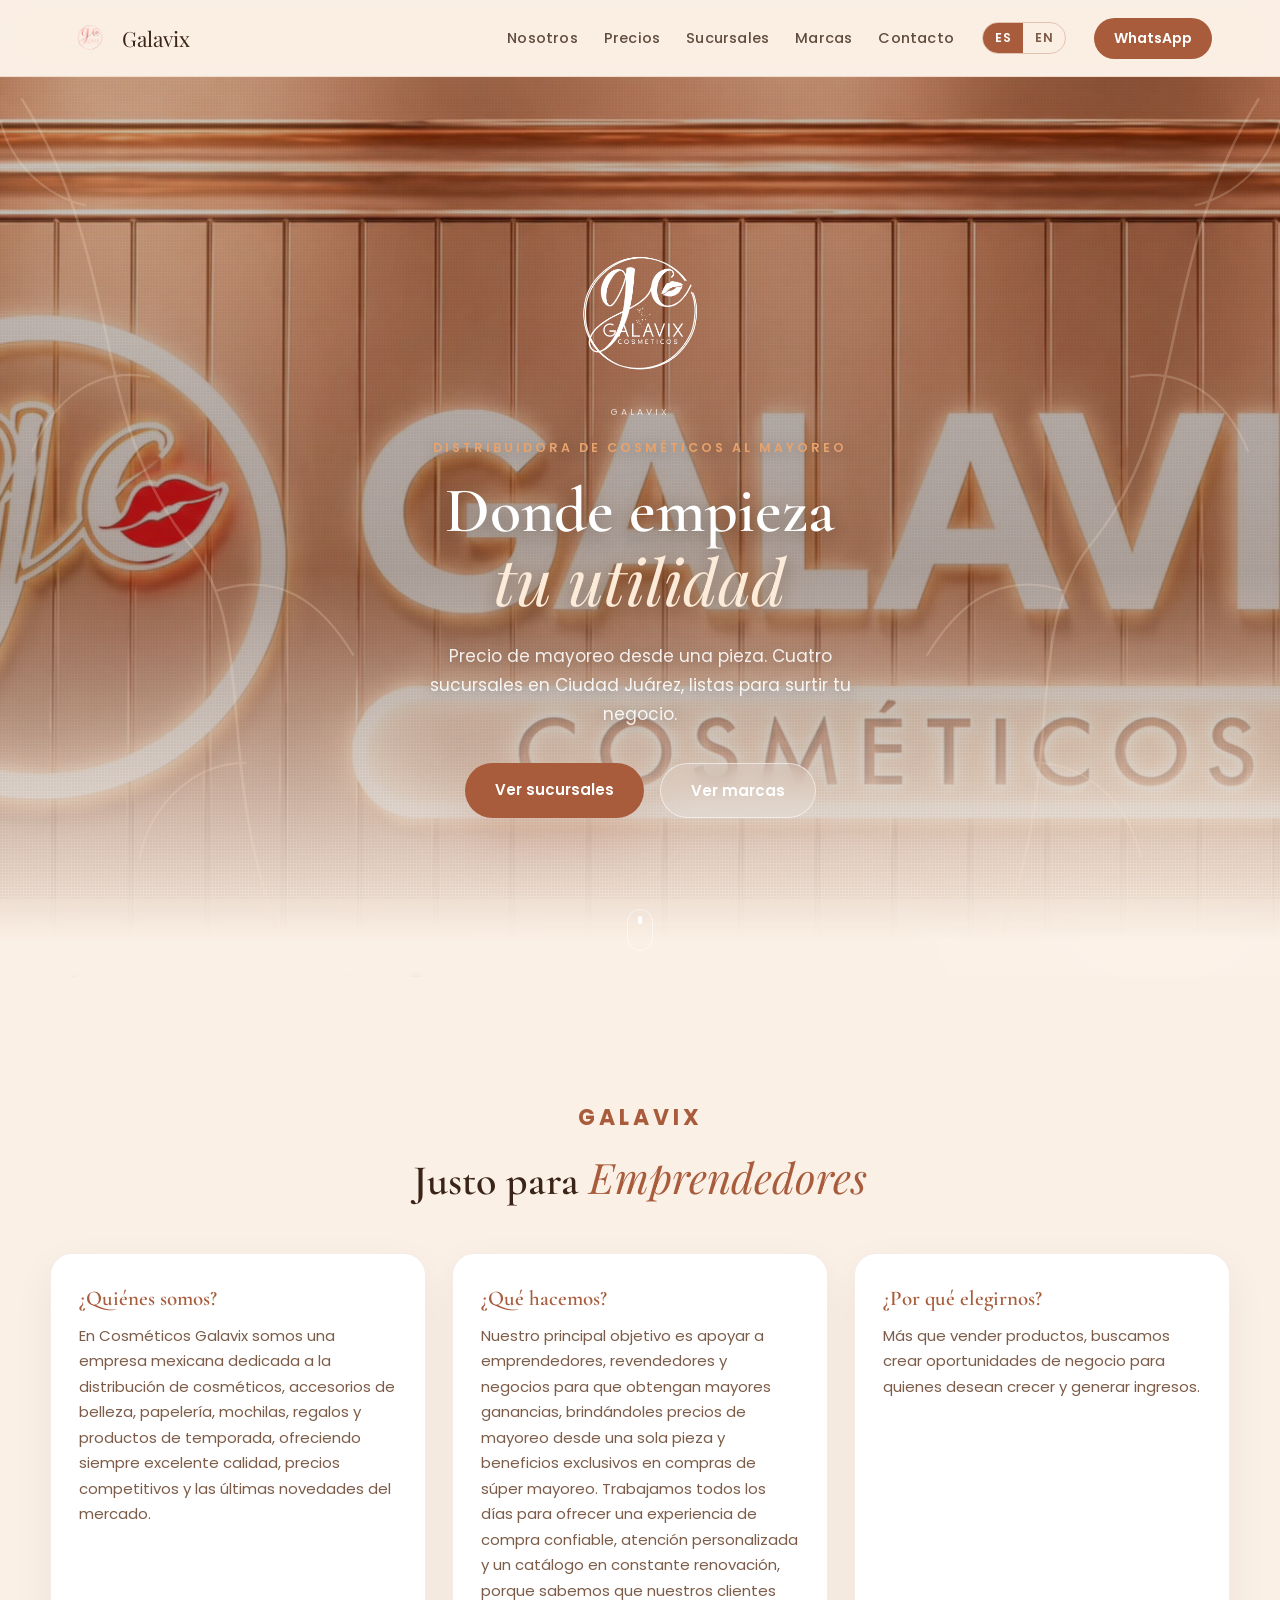
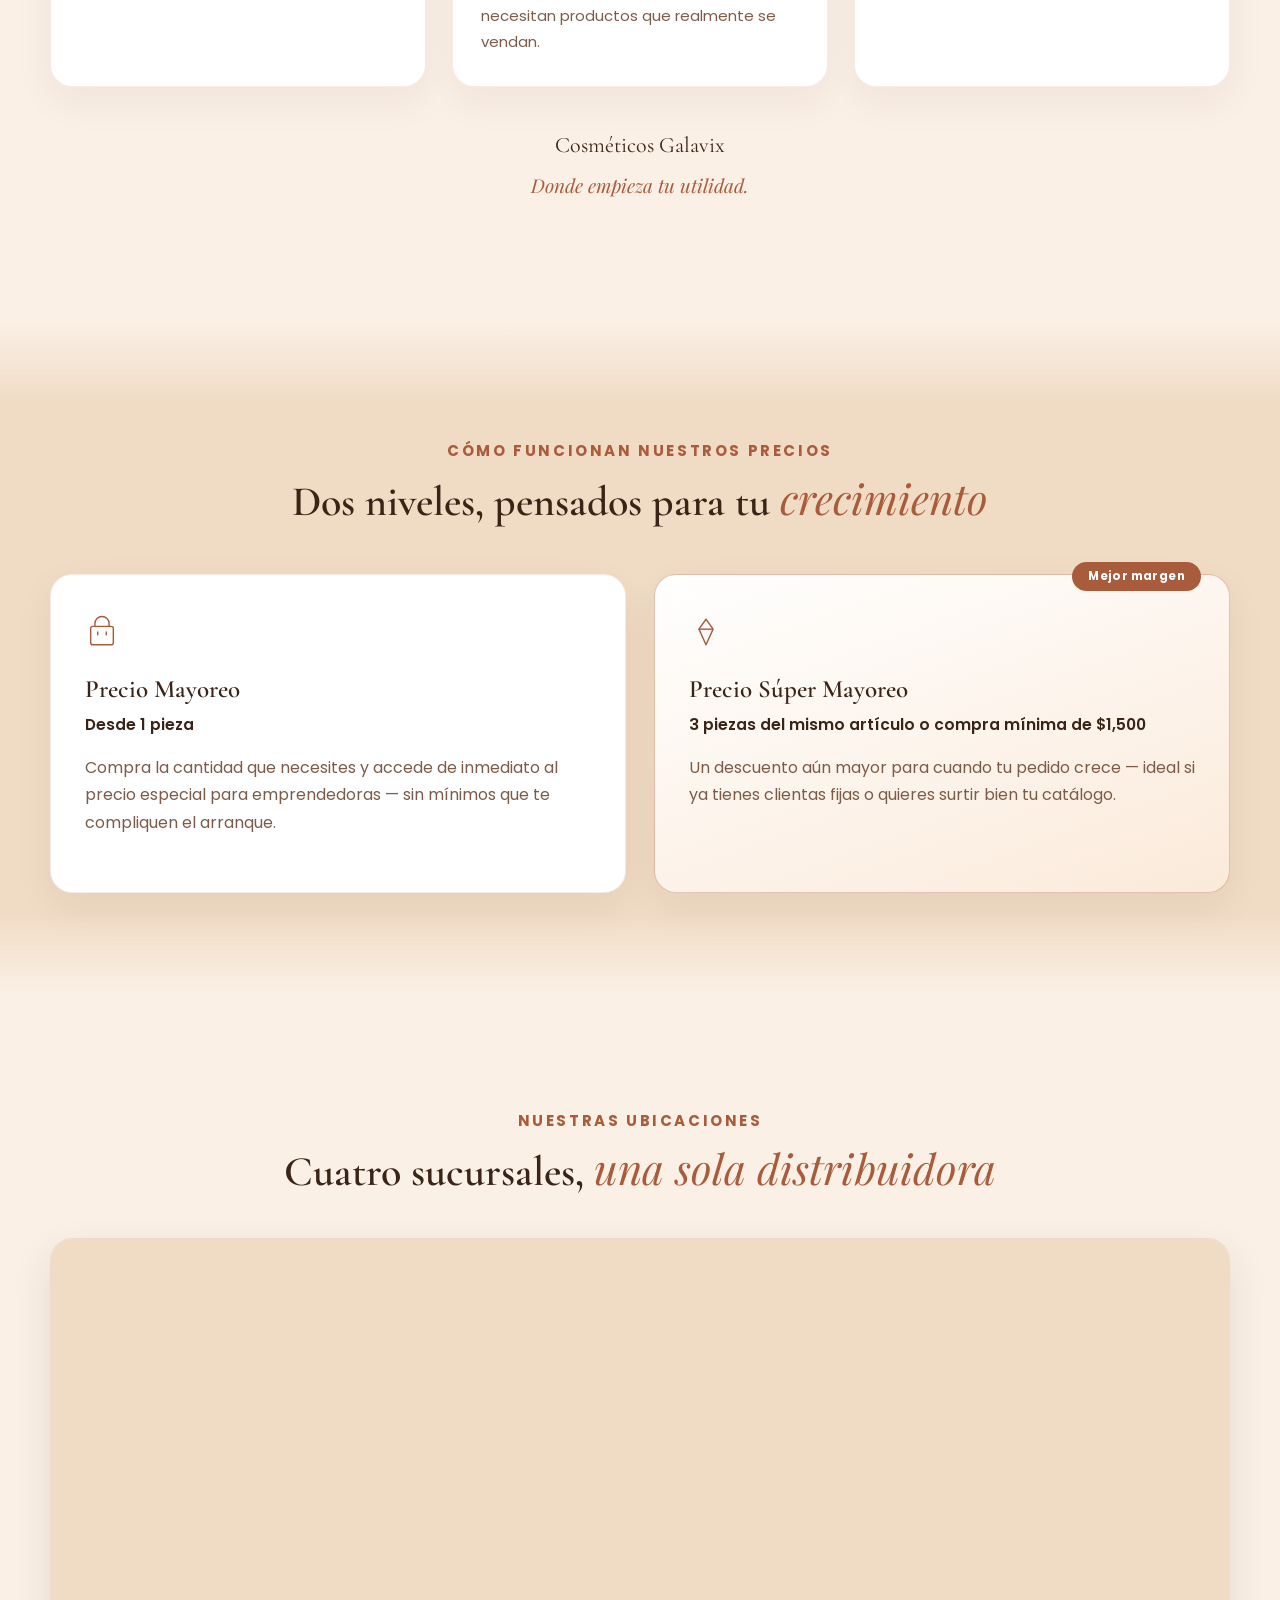
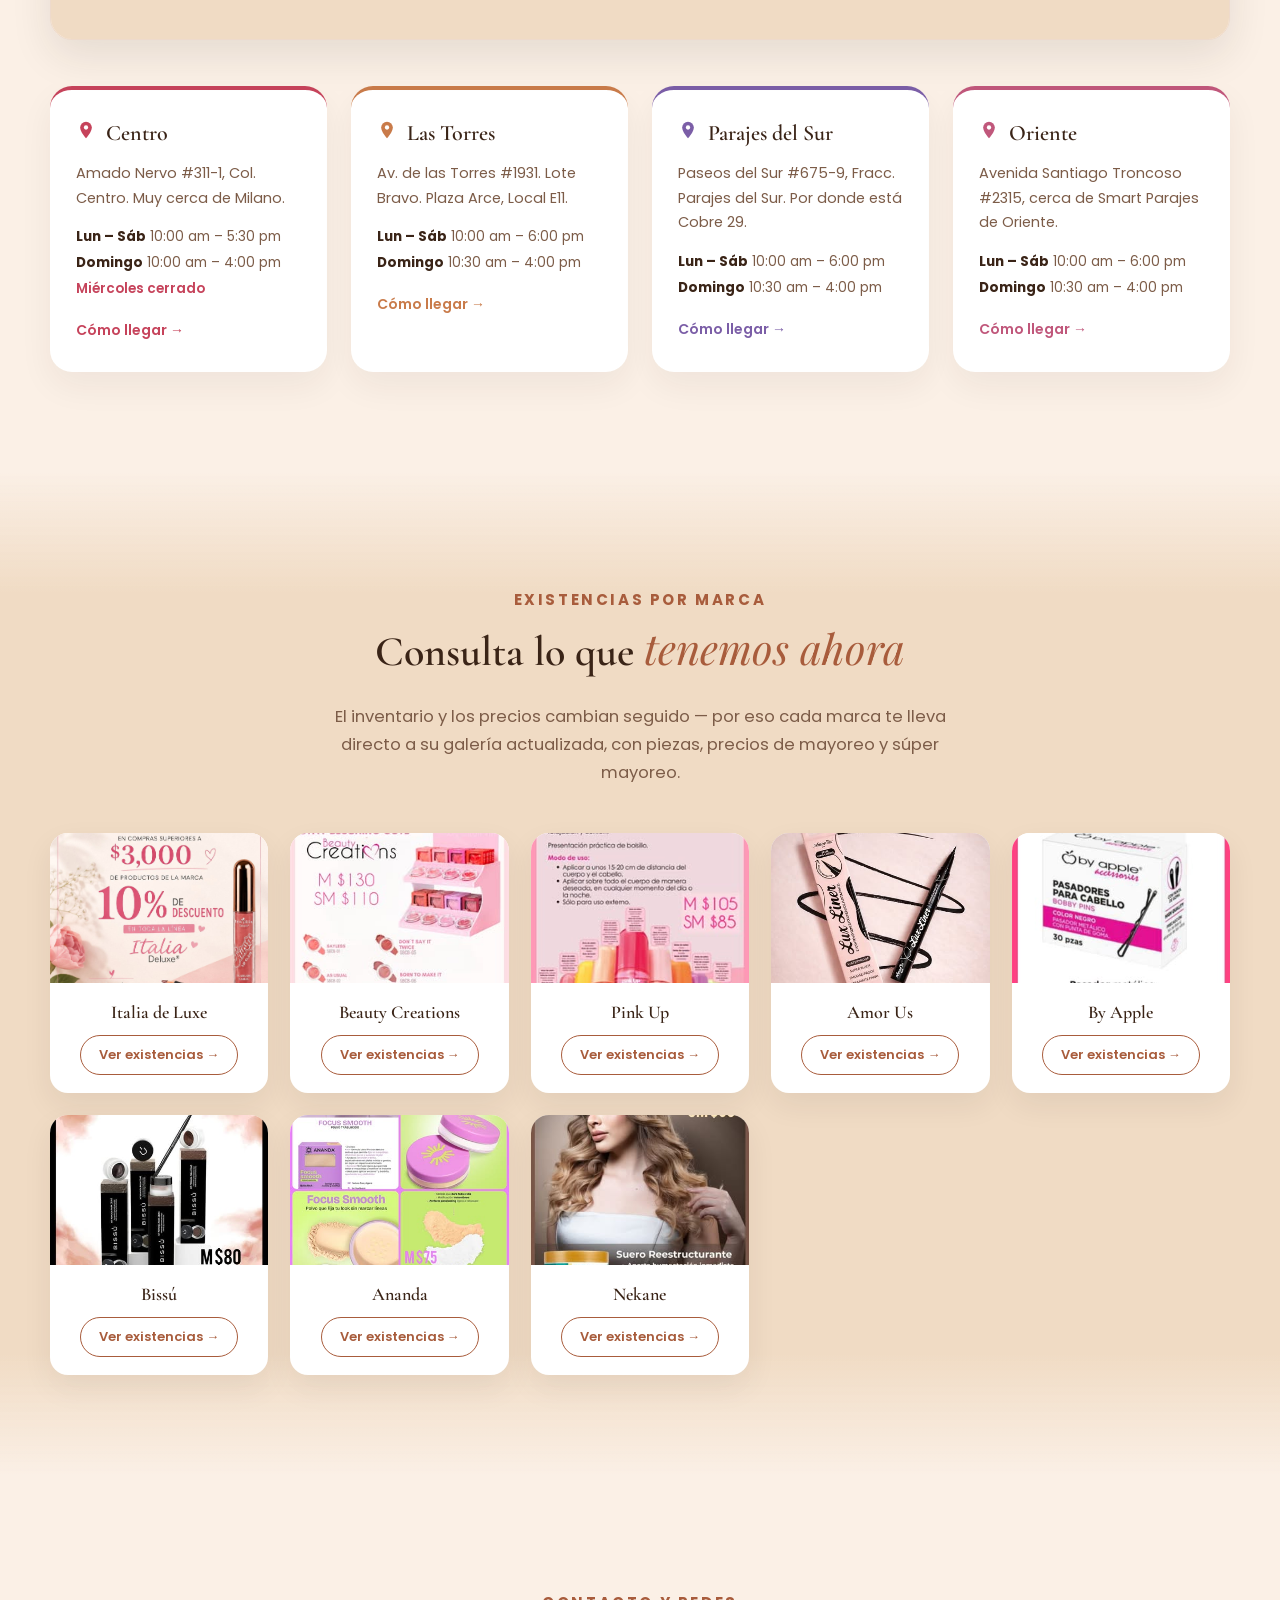
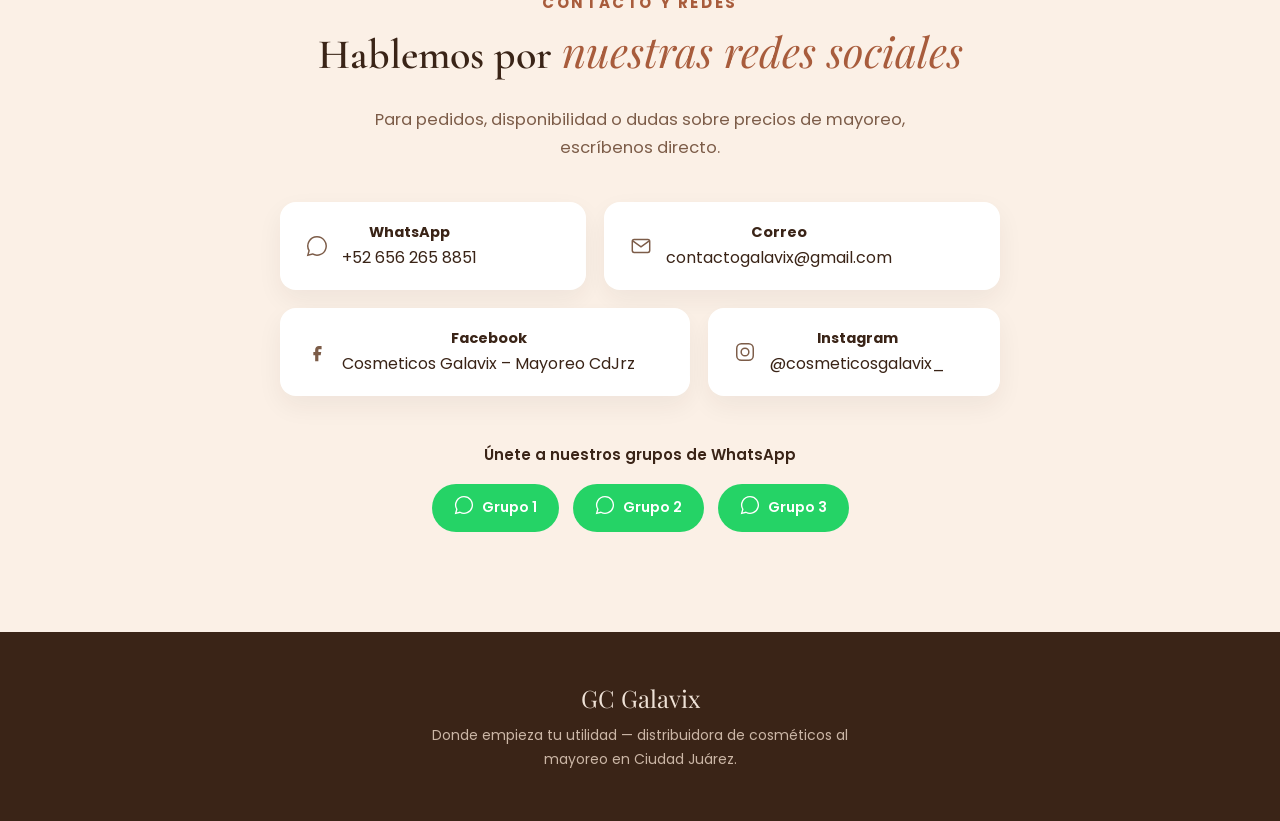
==== index.html @ 48377644 "blanco" ====
<!DOCTYPE html>
<html lang="es">
<head>
<meta charset="UTF-8">
<meta name="viewport" content="width=device-width, initial-scale=1.0">
<title>Galavix — Distribuidora de Cosméticos al Mayoreo | Cd. Juárez</title>
<meta name="description" content="Galavix Distribuidora — cosméticos al mayoreo en Ciudad Juárez. 4 sucursales, precios especiales para emprendedoras.">
<link rel="preconnect" href="https://fonts.googleapis.com">
<link rel="preconnect" href="https://fonts.gstatic.com" crossorigin>
<link href="https://fonts.googleapis.com/css2?family=Cormorant+Garamond:ital,wght@0,500;0,600;1,500&family=Playfair+Display:ital@1&family=Poppins:wght@300;400;500;600;700&display=swap" rel="stylesheet">
<link rel="stylesheet" href="styles.css">
<link rel="stylesheet" href="https://unpkg.com/leaflet@1.9.4/dist/leaflet.css">
</head>
<body>

<div class="grain"></div>

<header class="nav" id="top">
  <div class="nav-inner">
    <a class="nav-logo" href="#top">
      <img class="nav-logo-mark" src="Circulo1.png" alt="Galavix">
      <span class="nav-logo-text">Galavix</span>
    </a>
    <nav class="nav-links">
      <a href="#nosotros" data-i18n="nav_nosotros">Nosotros</a>
      <a href="#precios" data-i18n="nav_precios">Precios</a>
      <a href="#sucursales" data-i18n="nav_sucursales">Sucursales</a>
      <a href="#marcas" data-i18n="nav_marcas">Marcas</a>
      <a href="#contacto" data-i18n="nav_contacto">Contacto</a>
    </nav>
    <div class="lang-switch">
      <button class="lang-btn" data-lang="es">ES</button>
      <button class="lang-btn" data-lang="en">EN</button>
    </div>
    <a class="nav-cta" href="https://wa.me/526562658851" target="_blank" rel="noopener" data-i18n="nav_whatsapp">WhatsApp</a>
    <button class="nav-burger" id="navBurger" aria-label="Abrir menú" aria-expanded="false">
      <span></span><span></span><span></span>
    </button>
  </div>
  <nav class="nav-mobile" id="navMobile">
    <a href="#nosotros" data-i18n="nav_nosotros">Nosotros</a>
    <a href="#precios" data-i18n="nav_precios">Precios</a>
    <a href="#sucursales" data-i18n="nav_sucursales">Sucursales</a>
    <a href="#marcas" data-i18n="nav_marcas">Marcas</a>
    <a href="#contacto" data-i18n="nav_contacto">Contacto</a>
    <div class="lang-switch lang-switch--mobile">
      <button class="lang-btn" data-lang="es">ES</button>
      <button class="lang-btn" data-lang="en">EN</button>
    </div>
    <a class="nav-mobile-cta" href="https://wa.me/526562658851" target="_blank" rel="noopener">WhatsApp</a>
  </nav>
</header>

<section class="hero">
  <img class="hero-bg-img" src="fondo.jpg" alt="" aria-hidden="true">
  <div class="hero-overlay" aria-hidden="true"></div>
  <canvas class="hero-particles" id="heroParticles" aria-hidden="true"></canvas>
  <div class="hero-glow hero-glow--1"></div>
  <div class="hero-glow hero-glow--2"></div>
  <svg class="hero-branch hero-branch--left" viewBox="0 0 220 420" aria-hidden="true">
    <path d="M10 10 C 60 90, 40 160, 90 220 C 120 260, 100 320, 130 400" fill="none" stroke="currentColor" stroke-width="1.2"/>
    <path d="M40 60 C 20 55, 5 40, 0 20" fill="none" stroke="currentColor" stroke-width="1"/>
    <path d="M70 140 C 45 135, 25 150, 15 175" fill="none" stroke="currentColor" stroke-width="1"/>
    <path d="M100 240 C 130 230, 150 245, 165 270" fill="none" stroke="currentColor" stroke-width="1"/>
    <path d="M115 320 C 90 320, 70 340, 65 365" fill="none" stroke="currentColor" stroke-width="1"/>
  </svg>
  <svg class="hero-branch hero-branch--right" viewBox="0 0 220 420" aria-hidden="true">
    <path d="M210 10 C 160 90, 180 160, 130 220 C 100 260, 120 320, 90 400" fill="none" stroke="currentColor" stroke-width="1.2"/>
    <path d="M180 60 C 200 55, 215 40, 220 20" fill="none" stroke="currentColor" stroke-width="1"/>
    <path d="M150 140 C 175 135, 195 150, 205 175" fill="none" stroke="currentColor" stroke-width="1"/>
    <path d="M120 240 C 90 230, 70 245, 55 270" fill="none" stroke="currentColor" stroke-width="1"/>
    <path d="M105 320 C 130 320, 150 340, 155 365" fill="none" stroke="currentColor" stroke-width="1"/>
  </svg>

  <div class="hero-content">
    <div class="hero-monogram" aria-hidden="true">
      <img class="hero-monogram-img" src="Circulo1-blanco.png" alt="Galavix">
      <span class="hero-monogram-word">GALAVIX</span>
    </div>
    <p class="hero-eyebrow" data-i18n="hero_eyebrow">Distribuidora de cosméticos al mayoreo</p>
    <h1 class="hero-title"><span data-i18n="hero_title_1">Donde empieza</span><br><em data-i18n="hero_title_2">tu utilidad</em></h1>
    <p class="hero-sub" data-i18n="hero_sub">Precio de mayoreo desde una pieza.</p>
    <div class="hero-actions">
      <a href="#sucursales" class="btn btn-primary" data-i18n="hero_btn_sucursales">Ver sucursales</a>
      <a href="#marcas" class="btn btn-ghost" data-i18n="hero_btn_marcas">Ver marcas</a>
    </div>
  </div>
  <div class="hero-scroll-cue" aria-hidden="true"><span></span></div>
</section>

<section class="section reveal" id="nosotros">
  <div class="section-inner section-inner--narrow">
    <p class="eyebrow eyebrow--brand" data-i18n="nosotros_eyebrow">GALAVIX</p>
    <h2 class="section-title"><span data-i18n="nosotros_title_1">Justo para </span> <em data-i18n="nosotros_title_2">Emprendedores</em><span data-i18n="nosotros_title_3"></span></h2>
  </div>
  <div class="section-inner">
    <div class="about-grid">
      <article class="about-card reveal">
        <h3 data-i18n="nosotros_q1_title">¿Quiénes somos?</h3>
        <p data-i18n="nosotros_q1_text">—</p>
      </article>
      <article class="about-card reveal">
        <h3 data-i18n="nosotros_q2_title">¿Qué hacemos?</h3>
        <p data-i18n="nosotros_q2_text">—</p>
      </article>
      <article class="about-card reveal">
        <h3 data-i18n="nosotros_q3_title">¿Por qué elegirnos?</h3>
        <p data-i18n="nosotros_q3_text">—</p>
      </article>
    </div>
    <p class="about-tagline reveal"><span data-i18n="nosotros_tagline_1">Cosméticos Galavix</span><em data-i18n="nosotros_tagline_2">Donde empieza tu utilidad.</em></p>
  </div>
</section>

<section class="section section--tint" id="precios">
  <div class="section-inner">
    <p class="eyebrow reveal" data-i18n="precios_eyebrow">Cómo funcionan nuestros precios</p>
    <h2 class="section-title reveal"><span data-i18n="precios_title_1">Dos niveles, pensados para tu</span> <em data-i18n="precios_title_2">crecimiento</em></h2>

    <div class="price-grid">
      <article class="price-card reveal">
        <div class="price-card-icon" aria-hidden="true">
          <svg viewBox="0 0 48 48" width="34" height="34"><path d="M14 16 L14 12 A10 10 0 0 1 34 12 L34 16" fill="none" stroke="currentColor" stroke-width="2"/><rect x="8" y="16" width="32" height="26" rx="3" fill="none" stroke="currentColor" stroke-width="2"/><path d="M18 24 L18 28 M30 24 L30 28" stroke="currentColor" stroke-width="2" stroke-linecap="round"/></svg>
        </div>
        <h3 data-i18n="precio_mayoreo_title">Precio Mayoreo</h3>
        <p class="price-tag" data-i18n="precio_mayoreo_tag">Desde 1 pieza</p>
        <p data-i18n="precio_mayoreo_desc">—</p>
      </article>

      <article class="price-card price-card--highlight reveal">
        <span class="price-badge" data-i18n="precio_super_badge">Mejor margen</span>
        <div class="price-card-icon" aria-hidden="true">
          <svg viewBox="0 0 48 48" width="34" height="34"><path d="M24 6 L34 20 L24 42 L14 20 Z" fill="none" stroke="currentColor" stroke-width="2" stroke-linejoin="round"/><path d="M14 20 L34 20" stroke="currentColor" stroke-width="2"/></svg>
        </div>
        <h3 data-i18n="precio_super_title">Precio Súper Mayoreo</h3>
        <p class="price-tag"><span data-i18n="precio_super_tag_1">3 piezas del mismo artículo</span> <span data-i18n="precio_super_tag_or">o</span> <span data-i18n="precio_super_tag_2">compra mínima de $1,500</span></p>
        <p data-i18n="precio_super_desc">—</p>
      </article>
    </div>
  </div>
</section>

<section class="section" id="sucursales">
  <div class="section-inner">
    <p class="eyebrow reveal" data-i18n="sucursales_eyebrow">Nuestras ubicaciones</p>
    <h2 class="section-title reveal"><span data-i18n="sucursales_title_1">Cuatro sucursales,</span> <em data-i18n="sucursales_title_2">una sola distribuidora</em></h2>
    <div class="loc-map-wrap reveal">
      <div id="locMap"></div>
    </div>
    <div class="loc-grid" id="locGrid">
      <p class="loading-hint">Cargando sucursales…</p>
    </div>
  </div>
</section>

<section class="section section--tint" id="marcas">
  <div class="section-inner">
    <p class="eyebrow reveal" data-i18n="marcas_eyebrow">Existencias por marca</p>
    <h2 class="section-title reveal"><span data-i18n="marcas_title_1">Consulta lo que</span> <em data-i18n="marcas_title_2">tenemos ahora</em></h2>
    <p class="lead lead--center reveal" data-i18n="marcas_lead">—</p>
    <div class="brand-grid" id="brandGrid">
      <p class="loading-hint">Cargando marcas…</p>
    </div>
  </div>
</section>

<section class="section" id="contacto">
  <div class="section-inner section-inner--narrow contact-block">
    <p class="eyebrow reveal" data-i18n="contacto_eyebrow">Contacto y redes</p>
    <h2 class="section-title reveal"><span data-i18n="contacto_title_1">Hablemos por</span> <em data-i18n="contacto_title_2">nuestras redes sociales</em></h2>
    <p class="lead reveal" data-i18n="contacto_lead">—</p>

    <div class="contact-grid">
      <a class="contact-item reveal" href="https://wa.me/526562658851" target="_blank" rel="noopener">
        <span class="contact-icon" aria-hidden="true">
          <svg viewBox="0 0 24 24" width="22" height="22"><path d="M12 2a10 10 0 0 0-8.6 15.1L2 22l5.1-1.3A10 10 0 1 0 12 2z" fill="none" stroke="currentColor" stroke-width="1.6"/></svg>
        </span>
        <center><span><strong>WhatsApp</strong>+52 656 265 8851</span></center>
      </a>
      <a class="contact-item reveal" href="mailto:contactogalavix@gmail.com">
        <span class="contact-icon" aria-hidden="true">
          <svg viewBox="0 0 24 24" width="22" height="22"><rect x="2.5" y="5" width="19" height="14" rx="2" fill="none" stroke="currentColor" stroke-width="1.6"/><path d="M3 6.5 12 13 21 6.5" fill="none" stroke="currentColor" stroke-width="1.6"/></svg>
        </span>
        <center><span><strong>Correo</strong>contactogalavix@gmail.com</span></center>
      </a>
      <a class="contact-item reveal" href="https://www.facebook.com/Cosmeticosgalavix/" target="_blank" rel="noopener">
        <span class="contact-icon" aria-hidden="true">
          <svg viewBox="0 0 24 24" width="22" height="22"><path d="M14 9h3V5.5h-3c-2.2 0-4 1.8-4 4V12H8v3.5h2V22h3.5v-6.5H16l.6-3.5h-3.1V9.6c0-.4.3-.6.5-.6z" fill="currentColor"/></svg>
        </span>
        <center><span><strong>Facebook</strong>Cosmeticos Galavix – Mayoreo CdJrz</span></center>
      </a>
      <a class="contact-item reveal" href="https://www.instagram.com/cosmeticosgalavix_/" target="_blank" rel="noopener">
        <span class="contact-icon" aria-hidden="true">
          <svg viewBox="0 0 24 24" width="22" height="22"><rect x="3" y="3" width="18" height="18" rx="5" fill="none" stroke="currentColor" stroke-width="1.6"/><circle cx="12" cy="12" r="4.2" fill="none" stroke="currentColor" stroke-width="1.6"/></svg>
        </span>
        <center><span><strong>Instagram</strong>@cosmeticosgalavix_</span></center>
      </a>
    </div>

    <div class="whatsapp-groups">
      <p class="whatsapp-groups-title" data-i18n="whatsapp_groups_title">Únete a nuestros grupos de WhatsApp</p>
      <div class="whatsapp-groups-grid">
        <a class="wa-group" href="https://chat.whatsapp.com/DdMPRnKABtbEWAHCrWpvox?mode=gi_t" target="_blank" rel="noopener">
          <span class="wa-group-icon" aria-hidden="true">
            <svg viewBox="0 0 24 24" width="20" height="20"><path d="M12 2a10 10 0 0 0-8.6 15.1L2 22l5.1-1.3A10 10 0 1 0 12 2z" fill="none" stroke="currentColor" stroke-width="1.6"/></svg>
          </span>
          <span data-i18n="whatsapp_group_1">Grupo 1</span>
        </a>
        <a class="wa-group" href="https://chat.whatsapp.com/BendVaP6EH9JAJxN8SwMhN?mode=gi_t" target="_blank" rel="noopener">
          <span class="wa-group-icon" aria-hidden="true">
            <svg viewBox="0 0 24 24" width="20" height="20"><path d="M12 2a10 10 0 0 0-8.6 15.1L2 22l5.1-1.3A10 10 0 1 0 12 2z" fill="none" stroke="currentColor" stroke-width="1.6"/></svg>
          </span>
          <span data-i18n="whatsapp_group_2">Grupo 2</span>
        </a>
        <a class="wa-group" href="https://chat.whatsapp.com/E4x5OjciZgzIFcOdWjdrOX?mode=gi_t" target="_blank" rel="noopener">
          <span class="wa-group-icon" aria-hidden="true">
            <svg viewBox="0 0 24 24" width="20" height="20"><path d="M12 2a10 10 0 0 0-8.6 15.1L2 22l5.1-1.3A10 10 0 1 0 12 2z" fill="none" stroke="currentColor" stroke-width="1.6"/></svg>
          </span>
          <span data-i18n="whatsapp_group_3">Grupo 3</span>
        </a>
      </div>
    </div>
  </div>
</section>

<footer class="footer">
  <div class="footer-inner">
    <span class="footer-logo">GC Galavix</span>
    <p data-i18n="footer_text">Donde empieza tu utilidad.</p>
  </div>
</footer>

<a href="#top" class="to-top" id="toTop" aria-label="Volver arriba">↑</a>

<div class="gallery-modal" id="galleryModal">
  <div class="gallery-modal-inner">
    <div class="gallery-modal-head">
      <h3 id="galleryTitle">Marca</h3>
      <div class="gallery-modal-actions">
        <a id="galleryFbLink" class="gallery-fb-link" href="#" target="_blank" rel="noopener">Ver en Facebook</a>
        <button id="galleryClose" class="gallery-close" aria-label="Cerrar">✕</button>
      </div>
    </div>
    <div class="gallery-track" id="galleryTrack"></div>
  </div>
</div>

<!-- NUEVO: modal de zoom para agrandar la foto al picarle -->
<div class="zoom-modal" id="zoomModal">
  <button id="zoomPrev" class="zoom-nav zoom-nav--prev" aria-label="Foto anterior">‹</button>
  <img id="zoomImg" src="" alt="">
  <button id="zoomNext" class="zoom-nav zoom-nav--next" aria-label="Foto siguiente">›</button>
  <button id="zoomClose" class="zoom-close" aria-label="Cerrar">✕</button>
</div>

<script src="https://unpkg.com/leaflet@1.9.4/dist/leaflet.js"></script>
<script src="https://cdn.jsdelivr.net/npm/@supabase/supabase-js@2"></script>
<script src="config.js"></script>
<script src="i18n.js"></script>
<script src="script.js"></script>
</body>
</html>
---- styles.css ----
:root {
  /* Paleta tomada del letrero de neón "Galavix" (cobre / rosa-oro) */
  --blush: #FBF0E6;
  --blush-deep: #F0DBC4;
  --ink: #3A2417;
  --ink-soft: #7C5C48;
  --rose: #C17A52;
  --rose-deep: #A85C3C;
  --gold: #D9A86C;
  --copper-bright: #E8A26B;
  --lips: #E23B33;
  --white: #FFFFFF;
  --glass: rgba(255,255,255,0.55);
  --shadow: 0 20px 60px rgba(168,92,60,0.2);
  --radius: 22px;
  --serif: "Cormorant Garamond", serif;
  --script: "Playfair Display", serif;
  --sans: "Poppins", sans-serif;
}

* { box-sizing: border-box; }
html, body { margin: 0; padding: 0; }
body {
  background: var(--blush);
  color: var(--ink);
  font-family: var(--sans);
  overflow-x: hidden;
  position: relative;
}

.grain {
  position: fixed; inset: 0; pointer-events: none; z-index: 1;
  background-image: radial-gradient(circle at 1px 1px, rgba(43,35,32,0.035) 1px, transparent 0);
  background-size: 3px 3px;
  mix-blend-mode: multiply;
}

a { color: inherit; text-decoration: none; }
h1, h2, h3 { font-family: var(--serif); margin: 0; font-weight: 600; }
em { font-family: var(--script); font-style: italic; color: var(--rose-deep); font-weight: 400; }
p { line-height: 1.7; color: var(--ink-soft); }

/* ---------------- NAV ---------------- */
.nav {
  position: sticky; top: 0; z-index: 50;
  background: rgba(251,240,230,0.82);
  backdrop-filter: blur(14px) saturate(140%);
  border-bottom: 1px solid rgba(168,92,60,0.15);
}
.nav-inner {
  max-width: 1200px; margin: 0 auto; padding: 16px 28px;
  display: flex; align-items: center; gap: 28px;
}
.nav-logo { display: flex; align-items: center; gap: 10px; margin-right: auto; }
.nav-logo-mark {
  height: 44px; width: 44px;
  object-fit: contain;
  display: block;
  flex-shrink: 0;
}
.nav-logo-text { font-family: var(--script); font-size: 21px; line-height: 1; color: var(--ink); }
.nav-links { display: flex; gap: 26px; font-size: 14.5px; font-weight: 500; letter-spacing: .2px; }
.nav-links a { opacity: .8; transition: opacity .2s, color .2s; }
.nav-links a:hover { opacity: 1; color: var(--rose-deep); }

.lang-switch { display: flex; border: 1px solid rgba(168,92,60,0.3); border-radius: 100px; overflow: hidden; }
.lang-btn {
  border: none; background: transparent; font-family: var(--sans); font-size: 12.5px;
  font-weight: 600; letter-spacing: .5px; padding: 6px 12px; cursor: pointer; color: var(--ink-soft);
  transition: background .2s, color .2s;
}
.lang-btn--active { background: var(--rose-deep); color: #fff; }

.nav-cta {
  background: var(--rose-deep); color: #fff; padding: 10px 20px; border-radius: 100px;
  font-size: 14px; font-weight: 600; white-space: nowrap; transition: transform .2s, box-shadow .2s;
}
.nav-cta:hover { transform: translateY(-1px); box-shadow: 0 8px 20px rgba(168,92,60,0.35); }

.nav-burger { display: none; flex-direction: column; gap: 5px; background: none; border: none; cursor: pointer; padding: 6px; }
.nav-burger span { width: 22px; height: 2px; background: var(--ink); border-radius: 2px; }

.nav-mobile {
  display: none; flex-direction: column; gap: 4px; padding: 10px 28px 20px;
  background: rgba(251,240,230,0.98);
}
.nav-mobile a { padding: 12px 0; font-size: 16px; border-bottom: 1px solid rgba(43,35,32,0.06); }
.nav-mobile--open { display: flex; }
.lang-switch--mobile { margin: 12px 0; align-self: flex-start; }
.nav-mobile-cta {
  background: var(--rose-deep); color: #fff; text-align: center; border-radius: 100px;
  padding: 12px; margin-top: 8px; font-weight: 600;
}

@media (max-width: 900px) {
  .nav-links, .nav-cta, .lang-switch:not(.lang-switch--mobile) { display: none; }
  .nav-burger { display: flex; }
}

/* ---------------- HERO ---------------- */
.hero {
  position: relative; min-height: 100vh; display: flex; align-items: center; justify-content: center;
  text-align: center; padding: 60px 24px; overflow: hidden;
}

.hero-bg-img {
  position: absolute; inset: 0; z-index: 0;
  width: 100%; height: 100%;
  object-fit: cover; object-position: center 32%;
  background: var(--blush-deep); /* color de respaldo mientras carga o si falla */
  transform: scale(1.08);
  will-change: transform;
}
@media (max-width: 900px) {
  .hero-bg-img { transform: none; }
}

.hero-overlay {
  position: absolute; inset: 0; z-index: 0;
  background: linear-gradient(180deg, rgba(38,20,10,0.28) 0%, rgba(58,30,16,0.42) 55%, var(--blush) 96%);
}

.hero-particles {
  position: absolute; inset: 0; z-index: 1; pointer-events: none;
  width: 100%; height: 100%;
}

.hero-glow { position: absolute; border-radius: 50%; filter: blur(90px); opacity: .35; z-index: 0; mix-blend-mode: screen; }
.hero-glow--1 { width: 480px; height: 480px; background: radial-gradient(circle, #F5C79A, transparent 70%); top: -120px; left: -100px; }
.hero-glow--2 { width: 520px; height: 520px; background: radial-gradient(circle, #E8A26B, transparent 70%); bottom: -160px; right: -140px; }

.hero-branch { position: absolute; top: 0; height: 100%; color: #FBE3CE; opacity: .22; z-index: 1; }
.hero-branch--left { left: 0; }
.hero-branch--right { right: 0; }
@media (max-width: 700px) { .hero-branch { display: none; } }

.hero-content { position: relative; z-index: 2; max-width: 640px; }
.hero-monogram {
  color: #fff; margin-bottom: 18px;
  display: flex; flex-direction: column; align-items: center; gap: 10px;
}
.hero-monogram-img {
  height: 160px; width: auto;
  object-fit: contain;
}
@media (max-width: 600px) {
  .hero-monogram-img { height: 120px; }
}
.hero-monogram-word { font-family: var(--sans); font-size: 9px; letter-spacing: 3px; color: rgba(255,255,255,0.75); }

.hero-eyebrow {
  text-transform: uppercase; letter-spacing: 3px; font-size: 12.5px; font-weight: 600;
  color: var(--copper-bright); margin-bottom: 18px;
  text-shadow: 0 2px 14px rgba(0,0,0,0.35);
}
.hero-title {
  font-size: clamp(38px, 7vw, 64px); line-height: 1.08; color: #fff;
  text-shadow: 0 0 40px rgba(232,162,107,0.35), 0 4px 22px rgba(0,0,0,0.45);
}
.hero-title em { color: #FCEBD8; text-shadow: 0 0 30px rgba(232,162,107,0.55), 0 4px 18px rgba(0,0,0,0.4); }
.hero-sub { font-size: 17px; max-width: 480px; margin: 22px auto 0; color: rgba(255,255,255,0.88); text-shadow: 0 2px 14px rgba(0,0,0,0.35); }
.hero-actions { display: flex; gap: 16px; justify-content: center; margin-top: 34px; flex-wrap: wrap; }

.hero-scroll-cue {
  position: absolute; bottom: 26px; left: 50%; transform: translateX(-50%); z-index: 2;
  width: 26px; height: 42px; border: 1.6px solid rgba(255,255,255,0.55); border-radius: 100px;
}
.hero-scroll-cue span {
  display: block; width: 4px; height: 8px; border-radius: 4px; background: #fff;
  margin: 6px auto 0; animation: scrollCue 1.8s ease-in-out infinite;
}
@keyframes scrollCue {
  0% { transform: translateY(0); opacity: 1; }
  60% { transform: translateY(16px); opacity: 0; }
  61% { transform: translateY(0); opacity: 0; }
  100% { transform: translateY(0); opacity: 1; }
}

.btn { padding: 15px 30px; border-radius: 100px; font-weight: 600; font-size: 15px; transition: all .25s; display: inline-block; }
.btn-primary { background: var(--rose-deep); color: #fff; box-shadow: var(--shadow); }
.btn-primary:hover { transform: translateY(-2px); box-shadow: 0 24px 50px rgba(168,92,60,0.4); }
.btn-ghost { background: rgba(255,255,255,0.14); color: #fff; border: 1px solid rgba(255,255,255,0.55); backdrop-filter: blur(10px); }
.btn-ghost:hover { background: rgba(255,255,255,0.24); }

/* ---------------- SECTIONS ---------------- */
.section { padding: 100px 24px; position: relative; z-index: 2; }
.section--tint { background: linear-gradient(180deg, transparent, var(--blush-deep) 12%, var(--blush-deep) 88%, transparent); }
.section-inner { max-width: 1180px; margin: 0 auto; }
.section-inner--narrow { max-width: 720px; text-align: center; }
.eyebrow { text-transform: uppercase; letter-spacing: 2.6px; font-size: 15px; font-weight: 700; color: var(--rose-deep); text-align: center; margin-bottom: 10px; }
.eyebrow--brand { font-size: 22px; letter-spacing: 4px; margin-bottom: 16px; }
@media (max-width: 600px) {
  .eyebrow--brand { font-size: 18px; letter-spacing: 3px; }
}
.section-title { font-size: clamp(28px, 4vw, 42px); text-align: center; margin-bottom: 26px; line-height: 1.2; }
.lead { font-size: 16.5px; max-width: 620px; margin: 0 auto; }
.lead--center { text-align: center; }

/* ---------------- SCROLL REVEAL ---------------- */
.reveal {
  opacity: 0;
  transform: translateY(28px);
  transition: opacity .7s cubic-bezier(.22,.61,.36,1), transform .7s cubic-bezier(.22,.61,.36,1);
}
.reveal.in-view { opacity: 1; transform: translateY(0); }
.about-grid .reveal:nth-child(2) { transition-delay: .08s; }
.about-grid .reveal:nth-child(3) { transition-delay: .16s; }
.price-grid .reveal:nth-child(2) { transition-delay: .1s; }
@media (prefers-reduced-motion: reduce) {
  .reveal { opacity: 1; transform: none; transition: none; }
}

/* ---------------- ABOUT (Nosotros) ---------------- */
.about-grid {
  display: grid;
  grid-template-columns: repeat(3, 1fr);
  gap: 26px;
  margin-top: 46px;
  text-align: left;
}
@media (max-width: 900px) { .about-grid { grid-template-columns: 1fr; } }
.about-card {
  background: var(--white); border-radius: var(--radius); padding: 32px 28px;
  box-shadow: 0 14px 40px rgba(43,35,32,0.06); border: 1px solid rgba(168,92,60,0.12);
  transition: transform .3s, box-shadow .3s;
}
.about-card:hover { transform: translateY(-5px); box-shadow: 0 20px 48px rgba(168,92,60,0.14); }
.about-card h3 { font-family: var(--serif); font-size: 21px; color: var(--rose-deep); margin-bottom: 12px; }
.about-card p { font-size: 15px; margin: 0; }
.about-tagline {
  text-align: center; margin-top: 40px; font-family: var(--serif); font-size: 22px; color: var(--ink);
}
.about-tagline em { display: block; margin-top: 4px; font-size: 19px; }

/* ---------------- PRICING ---------------- */
.price-grid { display: grid; grid-template-columns: repeat(2, 1fr); gap: 28px; margin-top: 46px; }
@media (max-width: 800px) { .price-grid { grid-template-columns: 1fr; } }
.price-card {
  background: var(--white); border-radius: var(--radius); padding: 40px 34px;
  box-shadow: 0 14px 40px rgba(43,35,32,0.06); position: relative; border: 1px solid rgba(168,92,60,0.12);
  transition: transform .3s, box-shadow .3s;
}
.price-card:hover { transform: translateY(-5px); box-shadow: 0 20px 48px rgba(168,92,60,0.14); }
.price-card--highlight { background: linear-gradient(160deg, #fff, #FBEADA); border: 1px solid rgba(168,92,60,0.35); }
.price-card-icon { color: var(--rose-deep); margin-bottom: 18px; }
.price-card h3 { font-size: 25px; margin-bottom: 8px; }
.price-tag { font-weight: 600; color: var(--ink); font-size: 15.5px; margin: 0 0 14px; }
.price-badge {
  position: absolute; top: -13px; right: 28px; background: var(--rose-deep); color: #fff;
  font-size: 11.5px; font-weight: 700; padding: 6px 16px; border-radius: 100px; letter-spacing: .4px;
}

/* ---------------- LOCATIONS ---------------- */
.loc-grid { display: grid; grid-template-columns: repeat(auto-fit, minmax(250px, 1fr)); gap: 24px; margin-top: 46px; }
.loc-card {
  background: var(--white); border-radius: var(--radius); padding: 30px 26px;
  border-top: 4px solid var(--loc-accent, var(--rose-deep));
  box-shadow: 0 14px 34px rgba(43,35,32,0.06); transition: transform .25s, box-shadow .25s;
}
.loc-card:hover { transform: translateY(-4px); box-shadow: 0 20px 46px rgba(43,35,32,0.1); }
.loc-card-top { display: flex; align-items: center; gap: 10px; margin-bottom: 14px; }
.loc-pin { color: var(--loc-accent, var(--rose-deep)); }
.loc-card h3 { font-size: 22px; }
.loc-addr { font-size: 14.5px; margin-bottom: 16px; }
.loc-hours p { margin: 3px 0; font-size: 13.5px; }
.loc-hours strong { color: var(--ink); }
.loc-closed { color: var(--loc-accent, var(--rose-deep)); font-weight: 600; }
.loc-map { display: inline-block; margin-top: 16px; font-weight: 600; font-size: 14px; color: var(--loc-accent, var(--rose-deep)); }

/* ---------------- MAP ---------------- */
.loc-map-wrap {
  margin-top: 40px; border-radius: var(--radius); overflow: hidden;
  box-shadow: 0 16px 40px rgba(43,35,32,0.1); border: 1px solid rgba(168,92,60,0.15);
}
#locMap { height: 400px; width: 100%; background: var(--blush-deep); }
.map-pin span {
  display: block; width: 20px; height: 20px; border-radius: 50% 50% 50% 0;
  transform: rotate(-45deg); border: 2px solid #fff; box-shadow: 0 2px 6px rgba(0,0,0,0.35);
}
.leaflet-popup-content-wrapper { border-radius: 12px; font-family: var(--sans); }
.leaflet-popup-content { font-size: 13.5px; }

/* ---------------- WHATSAPP GROUPS ---------------- */
.whatsapp-groups { margin-top: 46px; text-align: center; }
.whatsapp-groups-title { font-weight: 600; font-size: 15px; margin-bottom: 16px; color: var(--ink); }
.whatsapp-groups-grid { display: flex; gap: 14px; justify-content: center; flex-wrap: wrap; }
.wa-group {
  display: inline-flex; align-items: center; gap: 8px; background: #25D366; color: #fff;
  padding: 11px 22px; border-radius: 100px; font-weight: 600; font-size: 14px;
  transition: transform .2s, box-shadow .2s;
}
.wa-group:hover { transform: translateY(-2px); box-shadow: 0 10px 24px rgba(37,211,102,0.35); }

/* ---------------- BRANDS ---------------- */
.brand-grid { display: grid; grid-template-columns: repeat(auto-fill, minmax(200px, 1fr)); gap: 22px; margin-top: 46px; }
.brand-card {
  background: var(--white); border-radius: 18px; overflow: hidden;
  box-shadow: 0 12px 30px rgba(43,35,32,0.07); transition: transform .25s;
}
.brand-card:hover { transform: translateY(-4px); }
.brand-cover { height: 150px; background-size: cover; background-position: center; background-color: var(--blush-deep); }
.brand-body { padding: 18px; text-align: center; }
.brand-body h3 { font-size: 18px; margin-bottom: 12px; }
.brand-btn {
  border: 1px solid var(--rose-deep); background: transparent; color: var(--rose-deep);
  padding: 9px 18px; border-radius: 100px; font-weight: 600; font-size: 13px; cursor: pointer;
  transition: background .2s, color .2s; font-family: var(--sans);
}
.brand-btn:hover { background: var(--rose-deep); color: #fff; }
.loading-hint { text-align: center; color: var(--ink-soft); font-style: italic; }

/* ---------------- GALLERY MODAL ---------------- */
.gallery-modal {
  position: fixed; inset: 0; background: rgba(43,35,32,0.75); backdrop-filter: blur(6px);
  z-index: 100; display: none; align-items: center; justify-content: center; padding: 30px;
}
.gallery-modal--open { display: flex; }
.gallery-modal-inner {
  background: var(--blush); border-radius: 22px; max-width: 900px; width: 100%;
  max-height: 85vh; display: flex; flex-direction: column; overflow: hidden;
}
.gallery-modal-head { display: flex; align-items: center; justify-content: space-between; padding: 20px 26px; border-bottom: 1px solid rgba(43,35,32,0.08); }
.gallery-modal-head h3 { font-size: 22px; }
.gallery-modal-actions { display: flex; align-items: center; gap: 14px; }
.gallery-fb-link { font-size: 13px; font-weight: 600; color: var(--rose-deep); }
.gallery-close { border: none; background: rgba(43,35,32,0.08); width: 32px; height: 32px; border-radius: 50%; cursor: pointer; font-size: 14px; }
.gallery-track { overflow-y: auto; padding: 22px 26px; display: grid; grid-template-columns: repeat(auto-fill, minmax(150px, 1fr)); gap: 12px; }
.gallery-track img { width: 100%; border-radius: 10px; display: block; aspect-ratio: 1; object-fit: cover; }

/* ---------------- ZOOM DE IMAGEN (nuevo) ---------------- */
.gallery-track img {
  cursor: zoom-in;
  transition: transform .2s;
}
.gallery-track img:hover {
  transform: scale(1.03);
}

.zoom-modal {
  position: fixed;
  inset: 0;
  background: rgba(0,0,0,0.92);
  z-index: 200;
  display: none;
  align-items: center;
  justify-content: center;
  padding: 24px;
}
.zoom-modal--open { display: flex; }
.zoom-modal img {
  max-width: 88vw;
  max-height: 88vh;
  border-radius: 10px;
  box-shadow: 0 20px 60px rgba(0,0,0,0.5);
  object-fit: contain;
  cursor: default;
}
.zoom-close {
  position: absolute;
  top: 20px;
  right: 24px;
  width: 40px;
  height: 40px;
  border-radius: 50%;
  border: none;
  background: rgba(255,255,255,0.15);
  color: #fff;
  font-size: 16px;
  cursor: pointer;
  backdrop-filter: blur(6px);
}
.zoom-close:hover { background: rgba(255,255,255,0.3); }

.zoom-nav {
  position: absolute;
  top: 50%;
  transform: translateY(-50%);
  width: 48px;
  height: 48px;
  border-radius: 50%;
  border: none;
  background: rgba(255,255,255,0.15);
  color: #fff;
  font-size: 26px;
  line-height: 1;
  cursor: pointer;
  backdrop-filter: blur(6px);
  display: flex;
  align-items: center;
  justify-content: center;
}
.zoom-nav:hover { background: rgba(255,255,255,0.3); }
.zoom-nav--prev { left: 20px; }
.zoom-nav--next { right: 20px; }

@media (max-width: 600px) {
  .zoom-close { top: 14px; right: 14px; width: 36px; height: 36px; }
  .zoom-nav { width: 40px; height: 40px; font-size: 22px; }
  .zoom-nav--prev { left: 8px; }
  .zoom-nav--next { right: 8px; }
}

/* ---------------- CONTACT ---------------- */
.contact-grid {
  display: flex;
  flex-wrap: wrap;
  justify-content: center;
  gap: 18px;
  margin-top: 40px;
}
.contact-item {
  flex: 1 1 auto;
  width: fit-content;
  min-width: 0;
  background: var(--white); border-radius: 16px; padding: 20px 26px; display: flex; align-items: center; gap: 14px;
  box-shadow: 0 10px 26px rgba(43,35,32,0.06); transition: transform .2s;
}
.contact-item:hover { transform: translateY(-3px); }
.contact-icon { color: var(--rose-deep); flex-shrink: 0; }
.contact-item > span {
  display: flex;
  flex-direction: column;
  white-space: nowrap;
}
.contact-item strong {
  display: block;
  font-size: 14.5px;
  color: var(--ink);
  margin-bottom: 2px;
}
.contact-item span span,
.contact-item > span {
  font-size: 13.5px;
  color: var(--ink-soft);
}

@media (max-width: 480px) {
  .contact-grid {
    flex-direction: column;
    align-items: stretch;
  }
  .contact-item {
    width: 100%;
    justify-content: flex-start;
  }
  .contact-item > span {
    white-space: normal;
    word-break: break-all;
  }
}

/* ---------------- FOOTER ---------------- */
.footer { background: var(--ink); color: #EEE1D6; padding: 50px 24px; text-align: center; }
.footer-logo { font-family: var(--script); font-size: 24px; display: block; margin-bottom: 10px; }
.footer p { color: #CBB6A6; font-size: 14px; max-width: 420px; margin: 0 auto; }

.to-top {
  position: fixed; bottom: 26px; right: 26px; width: 46px; height: 46px; border-radius: 50%;
  background: var(--rose-deep); color: #fff; display: flex; align-items: center; justify-content: center;
  opacity: 0; pointer-events: none; transition: opacity .3s, transform .3s; z-index: 40; font-size: 18px;
}
.to-top--visible { opacity: 1; pointer-events: auto; }
.to-top:hover { transform: translateY(-3px); }

/* ---------------- MOBILE (teléfonos) ---------------- */
@media (max-width: 600px) {
  .nav-inner { padding: 12px 16px; gap: 14px; }
  .nav-logo-text { font-size: 18px; }

  .hero { padding: 90px 18px 50px; min-height: unset; }
  .hero-monogram svg { width: 68px; height: 68px; }
  .hero-title { font-size: clamp(30px, 9vw, 42px); }
  .hero-sub { font-size: 15.5px; }
  .hero-actions { flex-direction: column; width: 100%; gap: 12px; }
  .hero-actions .btn { width: 100%; text-align: center; padding: 14px 24px; }

  .section { padding: 56px 16px; }
  .section-title { font-size: clamp(24px, 6vw, 32px); margin-bottom: 18px; }
  .lead { font-size: 15px; }

  .about-card { padding: 24px 20px; }
  .about-tagline { font-size: 19px; }
  .about-tagline em { font-size: 17px; }

  .price-grid { gap: 18px; margin-top: 32px; }
  .price-card { padding: 28px 22px; }
  .price-card h3 { font-size: 21px; }
  .price-badge { top: -12px; right: 18px; font-size: 10.5px; padding: 5px 13px; }

  .loc-grid { grid-template-columns: 1fr; gap: 16px; margin-top: 32px; }
  .loc-card { padding: 24px 20px; }
  .loc-map-wrap { margin-top: 26px; }
  #locMap { height: 260px; }

  .brand-grid { grid-template-columns: repeat(2, 1fr); gap: 14px; margin-top: 32px; }
  .brand-cover { height: 120px; }
  .brand-body { padding: 14px; }
  .brand-body h3 { font-size: 15.5px; margin-bottom: 9px; }
  .brand-btn { font-size: 12px; padding: 8px 14px; }

  .whatsapp-groups-grid { flex-direction: column; align-items: stretch; }
  .wa-group { justify-content: center; }

  .contact-block .section-title { font-size: clamp(24px, 7vw, 30px); }

  .gallery-modal { padding: 14px; }
  .gallery-modal-inner { max-height: 92vh; border-radius: 16px; }
  .gallery-modal-head { padding: 14px 16px; }
  .gallery-modal-head h3 { font-size: 18px; }
  .gallery-track { padding: 14px 16px; grid-template-columns: repeat(2, 1fr); gap: 8px; }

  .footer { padding: 36px 18px; }
  .footer-logo { font-size: 20px; }

  .to-top { width: 40px; height: 40px; bottom: 18px; right: 18px; font-size: 16px; }
}
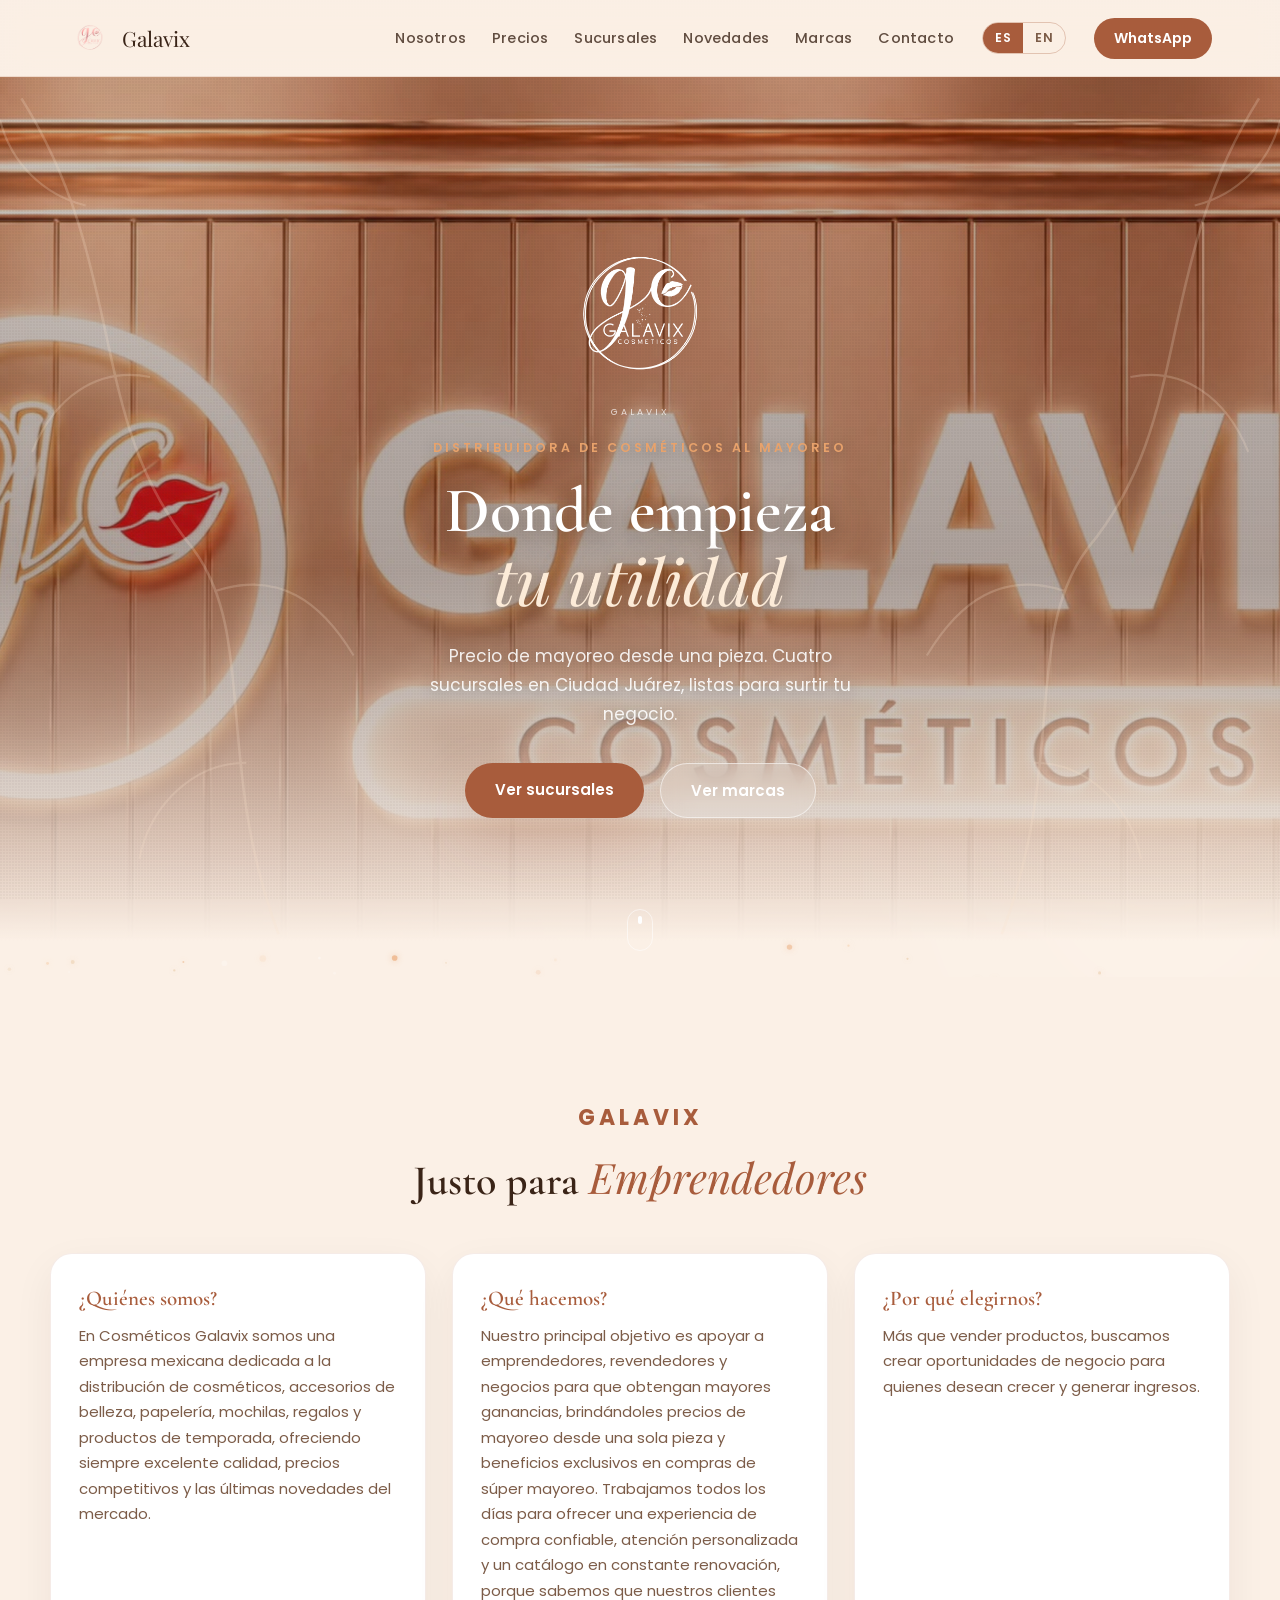
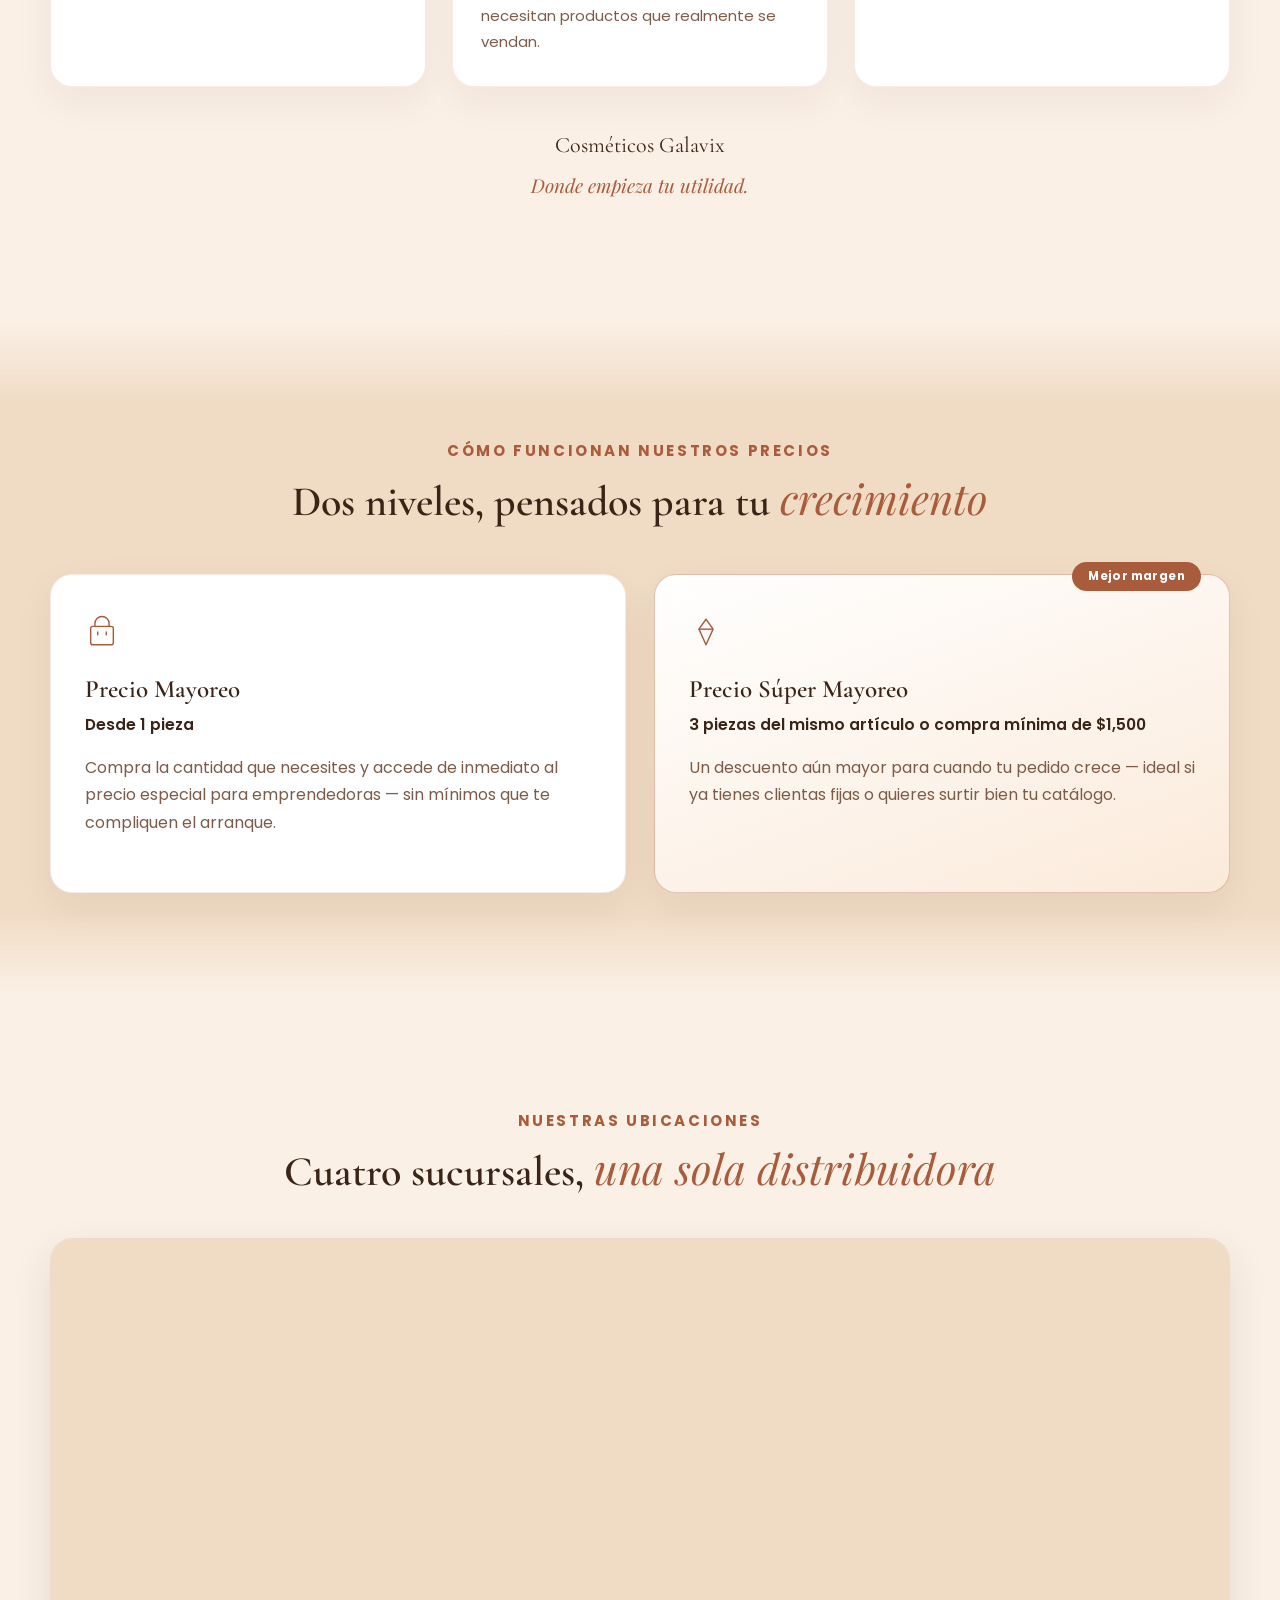
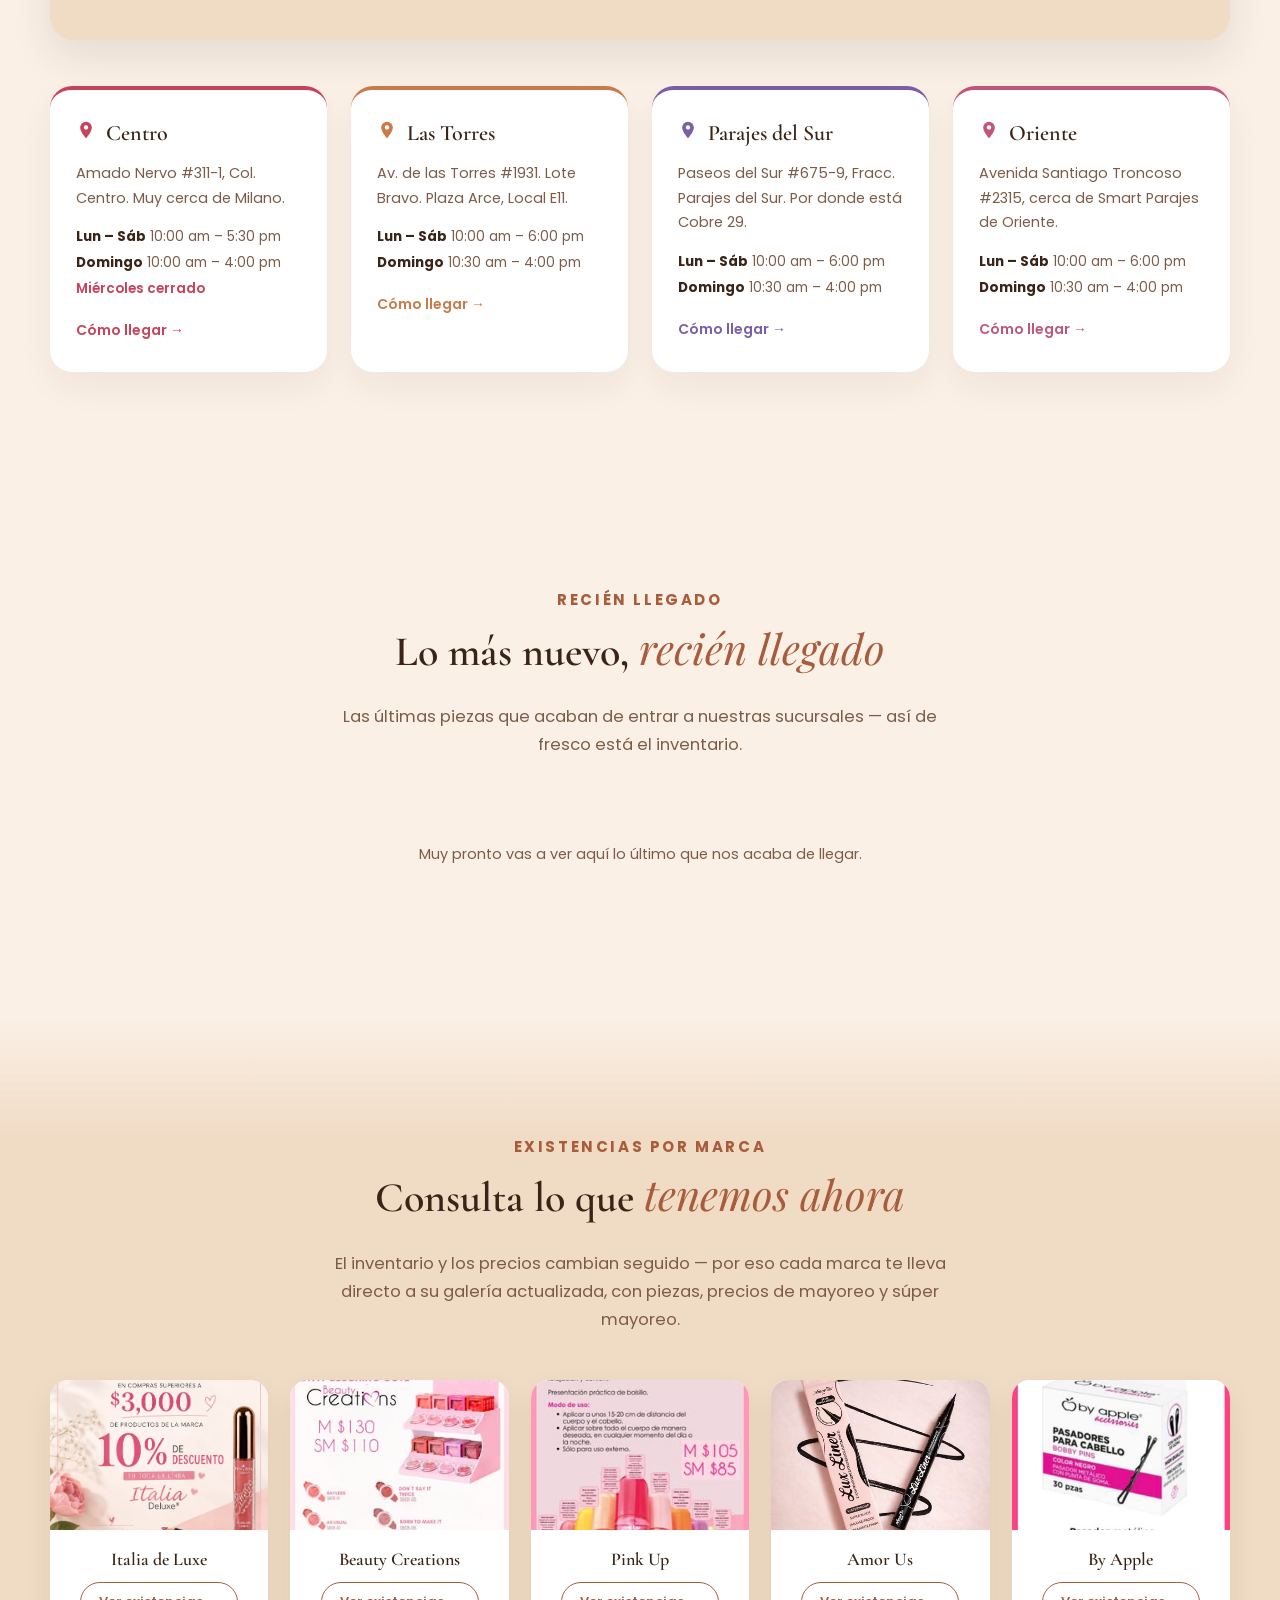
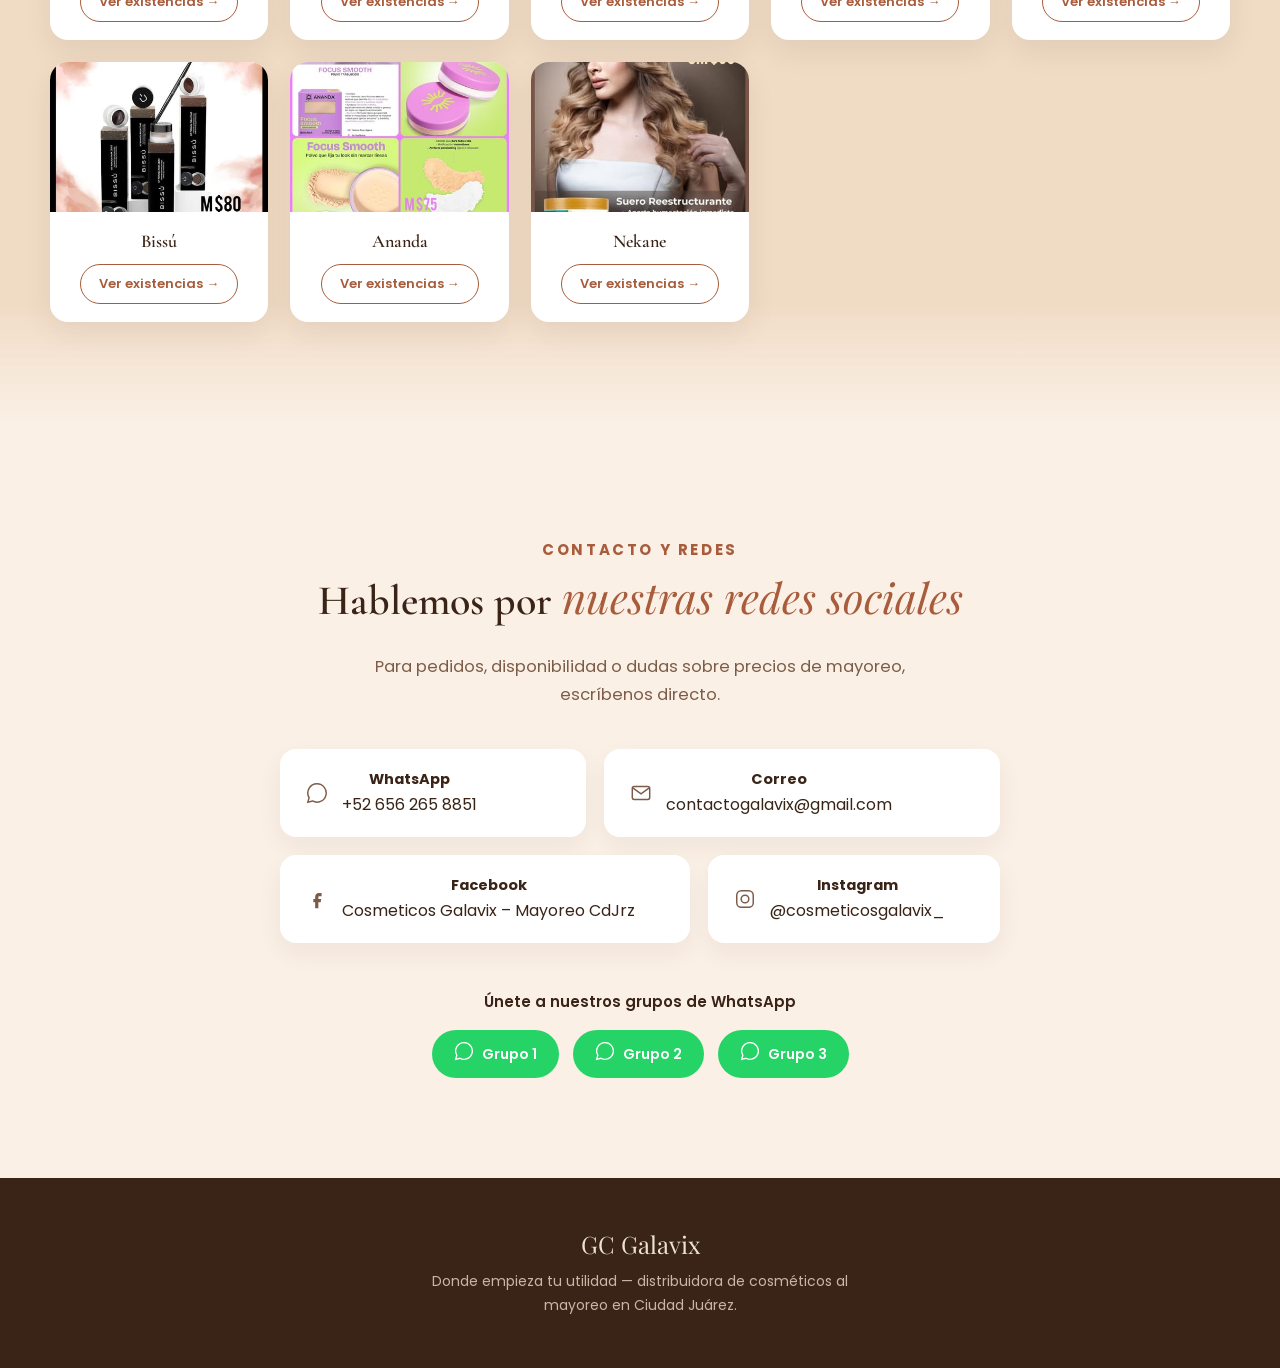
==== commit c4718b70: "faceeeee" ====
--- a/index.html
+++ b/index.html
@@ -25,6 +25,7 @@
       <a href="#nosotros" data-i18n="nav_nosotros">Nosotros</a>
       <a href="#precios" data-i18n="nav_precios">Precios</a>
       <a href="#sucursales" data-i18n="nav_sucursales">Sucursales</a>
+      <a href="#novedades" data-i18n="nav_novedades">Novedades</a>
       <a href="#marcas" data-i18n="nav_marcas">Marcas</a>
       <a href="#contacto" data-i18n="nav_contacto">Contacto</a>
     </nav>
@@ -41,6 +42,7 @@
     <a href="#nosotros" data-i18n="nav_nosotros">Nosotros</a>
     <a href="#precios" data-i18n="nav_precios">Precios</a>
     <a href="#sucursales" data-i18n="nav_sucursales">Sucursales</a>
+    <a href="#novedades" data-i18n="nav_novedades">Novedades</a>
     <a href="#marcas" data-i18n="nav_marcas">Marcas</a>
     <a href="#contacto" data-i18n="nav_contacto">Contacto</a>
     <div class="lang-switch lang-switch--mobile">
@@ -149,6 +151,17 @@
     </div>
     <div class="loc-grid" id="locGrid">
       <p class="loading-hint">Cargando sucursales…</p>
+    </div>
+  </div>
+</section>
+
+<section class="section" id="novedades">
+  <div class="section-inner">
+    <p class="eyebrow reveal" data-i18n="novedades_eyebrow">Recién llegado</p>
+    <h2 class="section-title reveal"><span data-i18n="novedades_title_1">Lo más nuevo,</span> <em data-i18n="novedades_title_2">recién llegado</em></h2>
+    <p class="lead lead--center reveal" data-i18n="novedades_lead">—</p>
+    <div class="novedades-scroll" id="novedadesScroll">
+      <p class="loading-hint">Cargando novedades…</p>
     </div>
   </div>
 </section>
@@ -253,6 +266,14 @@
   <button id="zoomClose" class="zoom-close" aria-label="Cerrar">✕</button>
 </div>
 
+<div id="fb-root"></div>
+<script>
+  window.fbAsyncInit = function () {
+    FB.init({ xfbml: false, version: 'v19.0' });
+  };
+</script>
+<script async defer crossorigin="anonymous" src="https://connect.facebook.net/es_LA/sdk.js"></script>
+
 <script src="https://unpkg.com/leaflet@1.9.4/dist/leaflet.js"></script>
 <script src="https://cdn.jsdelivr.net/npm/@supabase/supabase-js@2"></script>
 <script src="config.js"></script>
--- a/styles.css
+++ b/styles.css
@@ -292,6 +292,46 @@
 .wa-group:hover { transform: translateY(-2px); box-shadow: 0 10px 24px rgba(37,211,102,0.35); }
 
 /* ---------------- BRANDS ---------------- */
+/* ---------------- NOVEDADES / RECIÉN LLEGADO ---------------- */
+.novedades-scroll {
+  display: flex; gap: 24px; margin-top: 42px; padding: 6px 4px 18px;
+  overflow-x: auto; scroll-snap-type: x mandatory; -webkit-overflow-scrolling: touch;
+  justify-content: center; flex-wrap: wrap;
+}
+.novedades-scroll::-webkit-scrollbar { height: 8px; }
+.novedades-scroll::-webkit-scrollbar-thumb { background: var(--rose); border-radius: 100px; }
+.novedades-scroll::-webkit-scrollbar-track { background: transparent; }
+
+.novedades-card {
+  position: relative; flex: 0 0 auto; width: 500px; scroll-snap-align: start;
+  background: #fff; border-radius: var(--radius); overflow: hidden;
+  box-shadow: var(--shadow); transition: transform .25s ease;
+}
+.novedades-card:hover { transform: translateY(-4px); }
+.novedades-embed {
+  width: 100%; min-height: 560px; display: flex; align-items: center; justify-content: center;
+  background: var(--blush-deep); overflow: hidden;
+}
+.novedades-embed iframe { max-width: 100%; }
+.novedades-badge {
+  position: absolute; top: 12px; left: 12px; background: var(--lips); color: #fff;
+  font-size: 11px; font-weight: 700; letter-spacing: 1px; text-transform: uppercase;
+  padding: 5px 11px; border-radius: 100px; box-shadow: 0 4px 10px rgba(0,0,0,0.15);
+}
+.novedades-body { padding: 18px 20px 22px; }
+.novedades-caption { font-size: 15.5px; color: var(--ink); line-height: 1.55; margin: 0 0 8px; font-weight: 500; }
+.novedades-time { font-size: 13px; color: var(--ink-soft); margin: 0 0 10px; }
+.novedades-link {
+  display: inline-block; font-size: 13px; font-weight: 600; color: var(--rose-deep);
+  border-bottom: 1px solid var(--rose-deep);
+}
+.novedades-empty { text-align: center; color: var(--ink-soft); font-size: 14.5px; padding: 20px 0; }
+
+@media (max-width: 640px) {
+  .novedades-card { width: 100%; max-width: 500px; }
+  .novedades-embed { min-height: 480px; }
+}
+
 .brand-grid { display: grid; grid-template-columns: repeat(auto-fill, minmax(200px, 1fr)); gap: 22px; margin-top: 46px; }
 .brand-card {
   background: var(--white); border-radius: 18px; overflow: hidden;
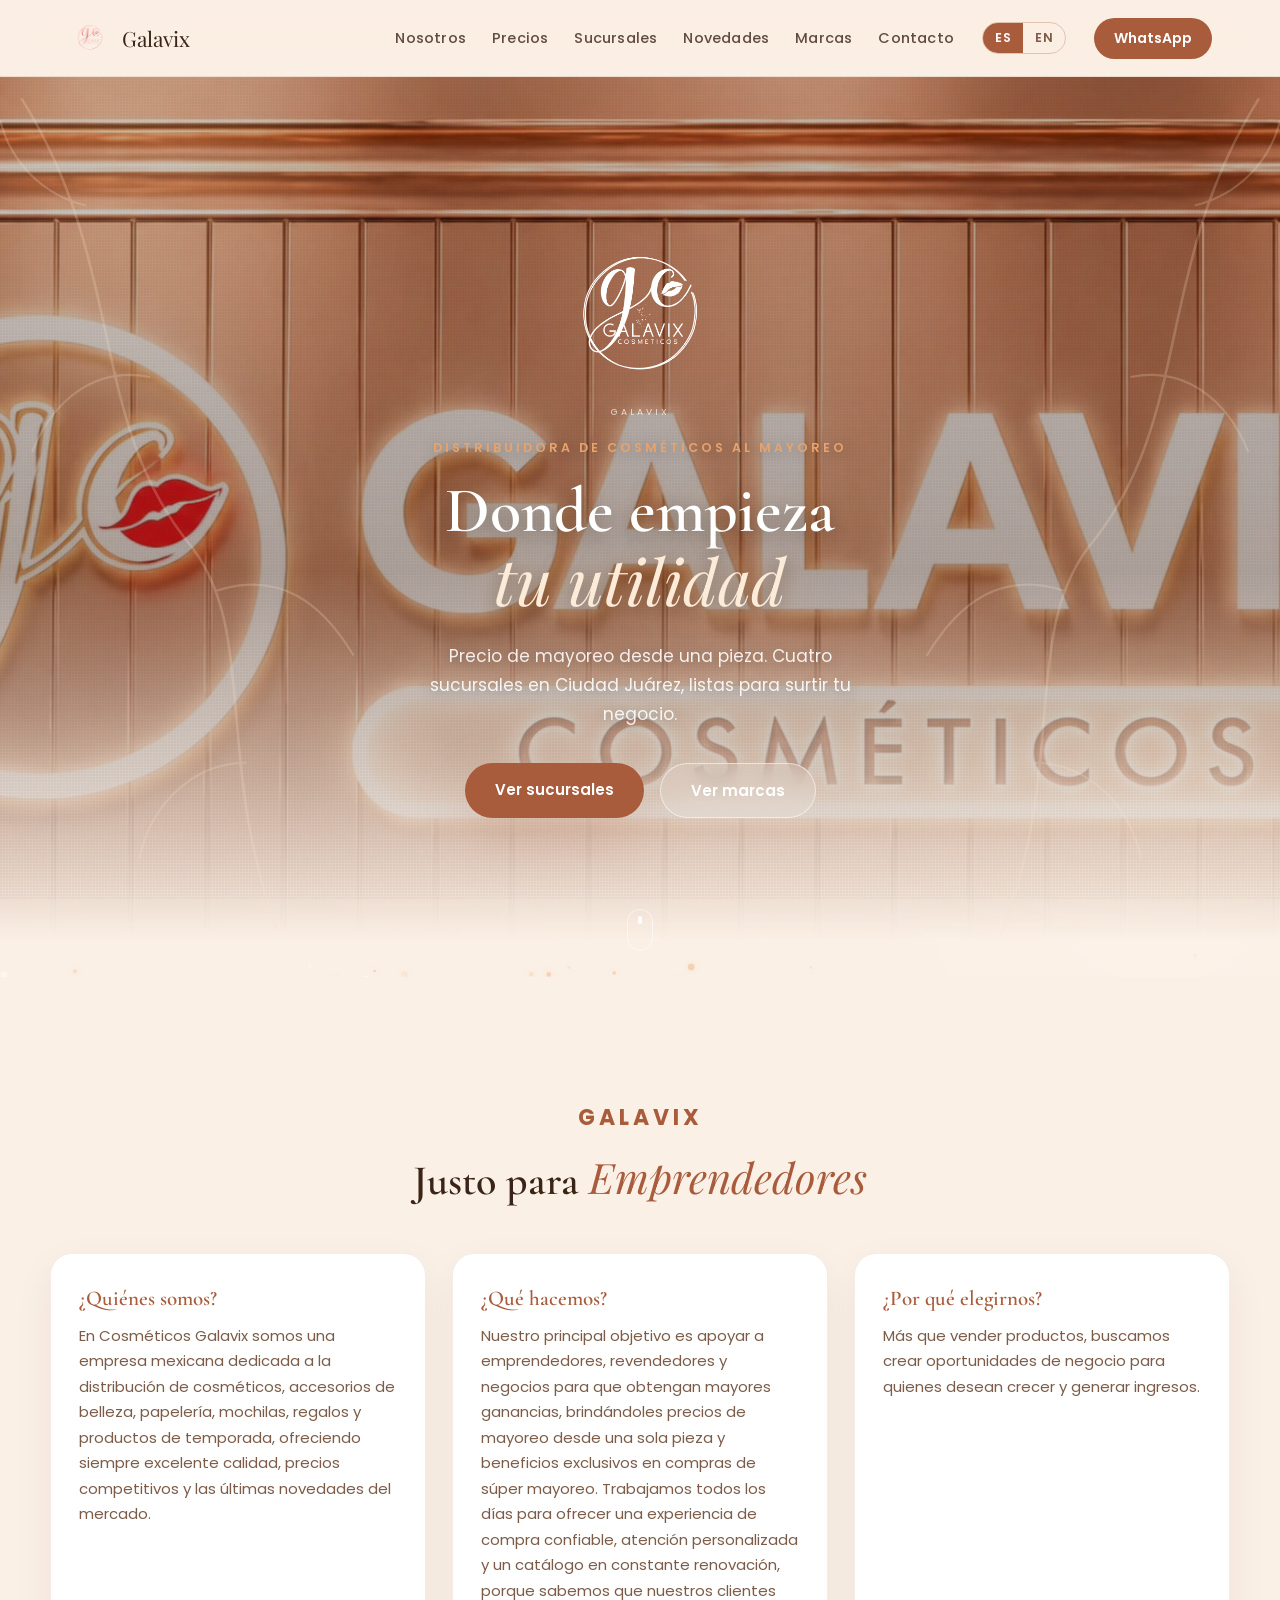
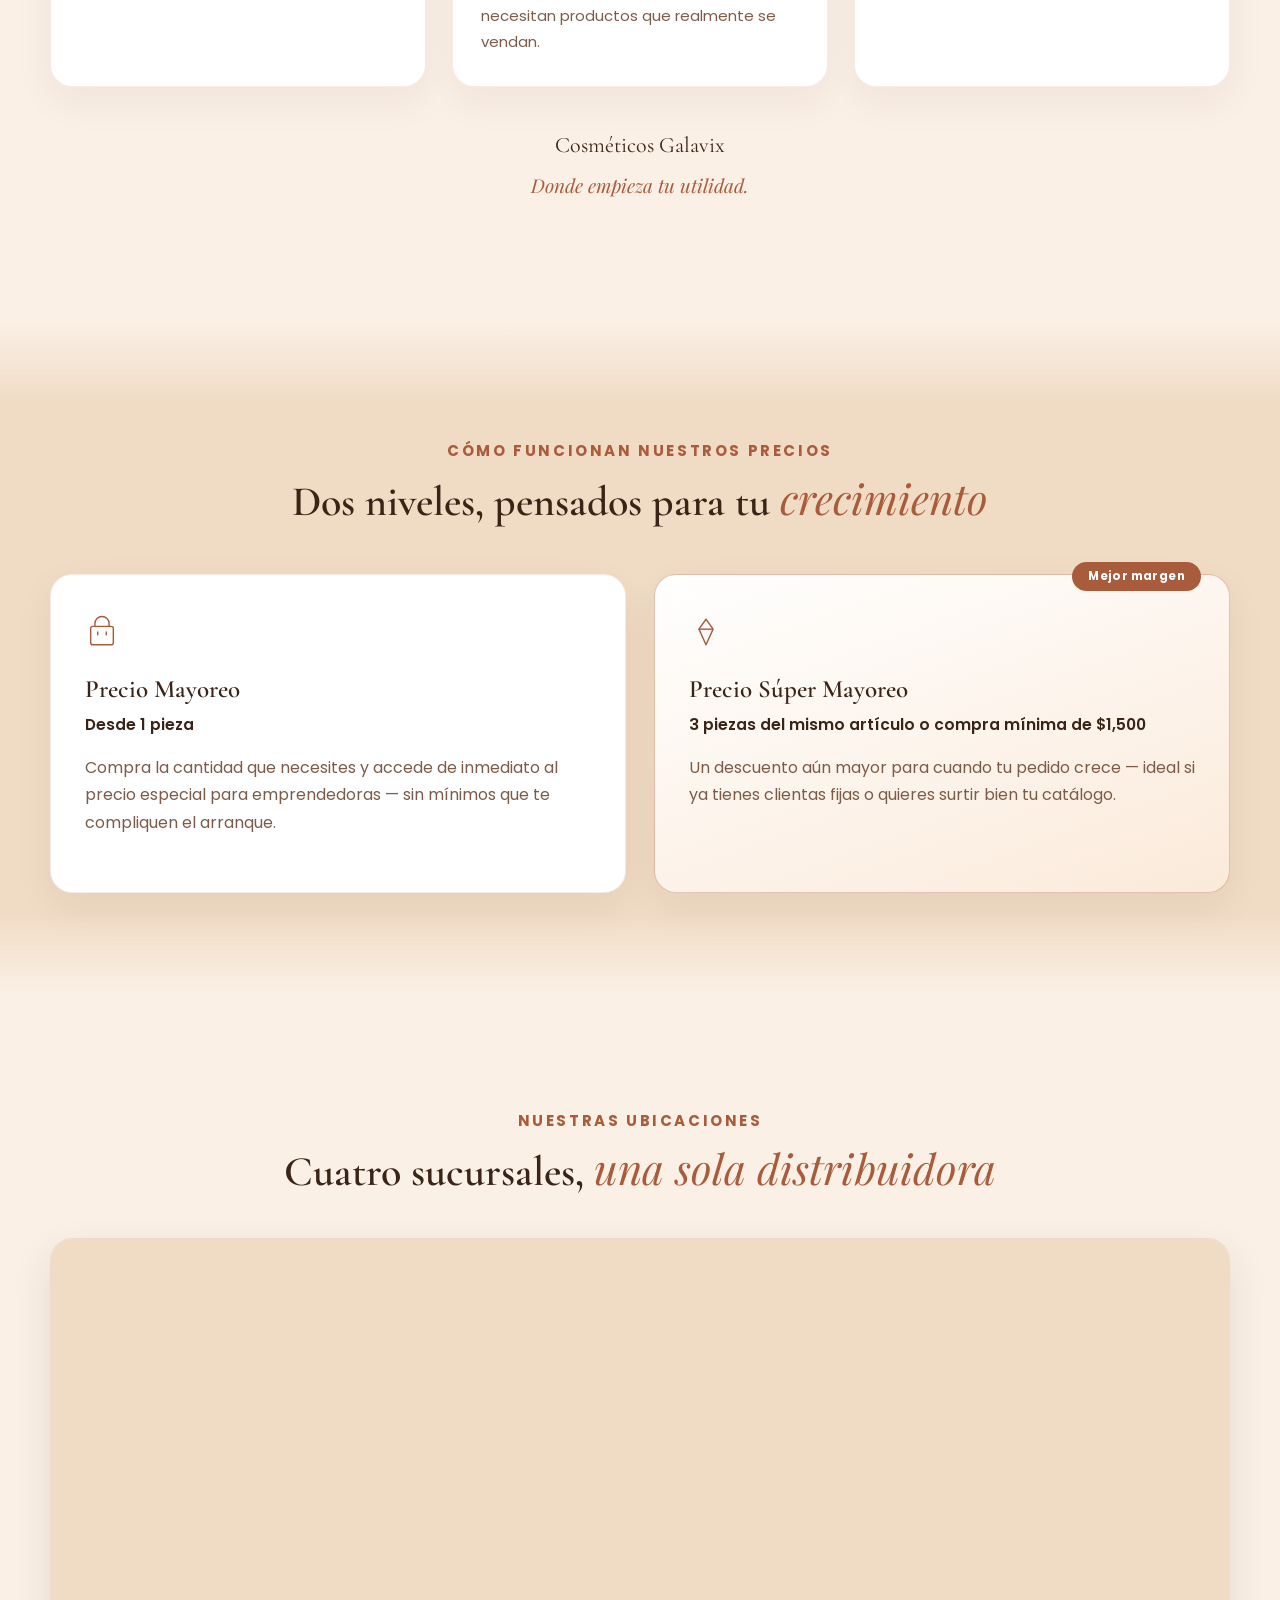
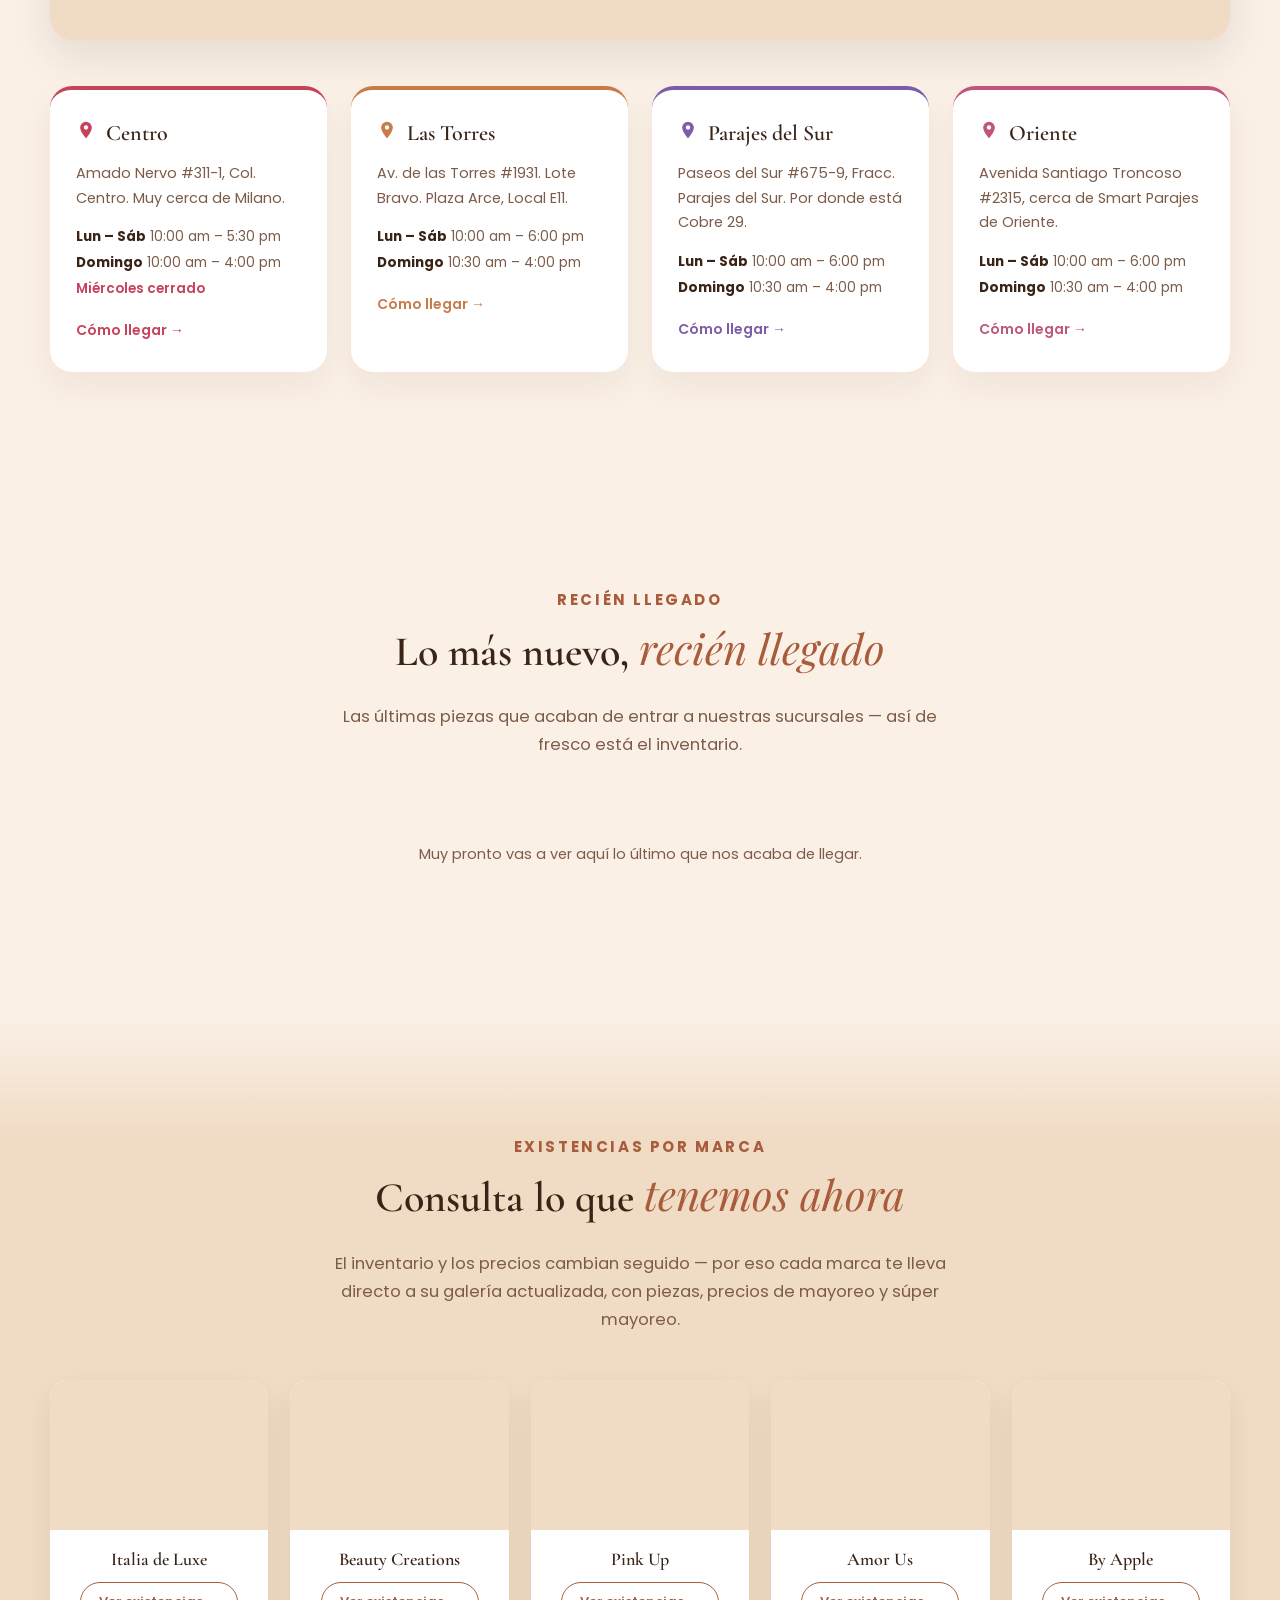
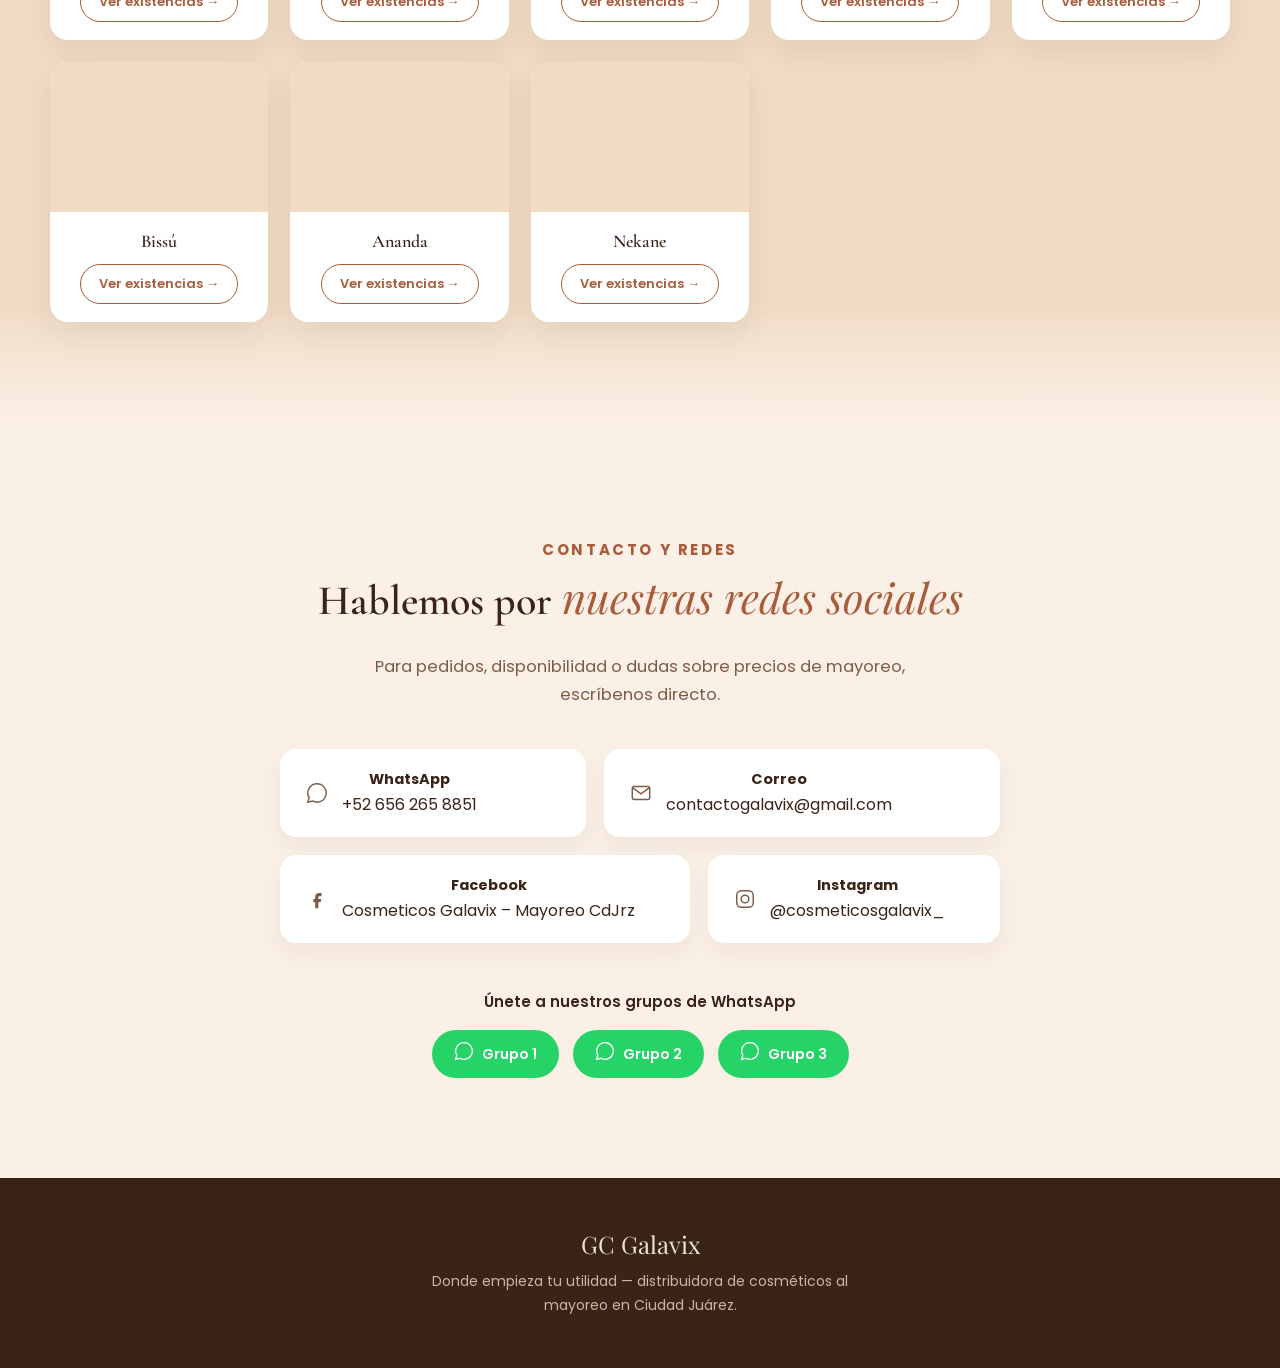
==== commit 4edd4e26: "Fotos de marcas desde el panel, categorías por marca y secciones nuevas" ====
--- a/index.html
+++ b/index.html
@@ -176,6 +176,8 @@
     </div>
   </div>
 </section>
+
+<div id="customSectionsContainer"></div>
 
 <section class="section" id="contacto">
   <div class="section-inner section-inner--narrow contact-block">
--- a/styles.css
+++ b/styles.css
@@ -365,6 +365,11 @@
 .gallery-fb-link { font-size: 13px; font-weight: 600; color: var(--rose-deep); }
 .gallery-close { border: none; background: rgba(43,35,32,0.08); width: 32px; height: 32px; border-radius: 50%; cursor: pointer; font-size: 14px; }
 .gallery-track { overflow-y: auto; padding: 22px 26px; display: grid; grid-template-columns: repeat(auto-fill, minmax(150px, 1fr)); gap: 12px; }
+.gallery-cat-title { grid-column: 1 / -1; font-family: var(--serif); font-size: 20px; color: var(--rose-deep); margin: 18px 0 2px; font-weight: 600; }
+.gallery-cat-title:first-child { margin-top: 0; }
+
+.custom-section-grid { display: grid; grid-template-columns: repeat(auto-fill, minmax(180px, 1fr)); gap: 16px; margin-top: 40px; }
+.custom-section-grid img { width: 100%; aspect-ratio: 1; object-fit: cover; border-radius: var(--radius); cursor: pointer; display: block; box-shadow: 0 10px 26px rgba(168,92,60,0.14); }
 .gallery-track img { width: 100%; border-radius: 10px; display: block; aspect-ratio: 1; object-fit: cover; }
 
 /* ---------------- ZOOM DE IMAGEN (nuevo) ---------------- */
@@ -548,6 +553,7 @@
   .gallery-modal-head { padding: 14px 16px; }
   .gallery-modal-head h3 { font-size: 18px; }
   .gallery-track { padding: 14px 16px; grid-template-columns: repeat(2, 1fr); gap: 8px; }
+  .custom-section-grid { grid-template-columns: repeat(2, 1fr); gap: 10px; margin-top: 28px; }
 
   .footer { padding: 36px 18px; }
   .footer-logo { font-size: 20px; }
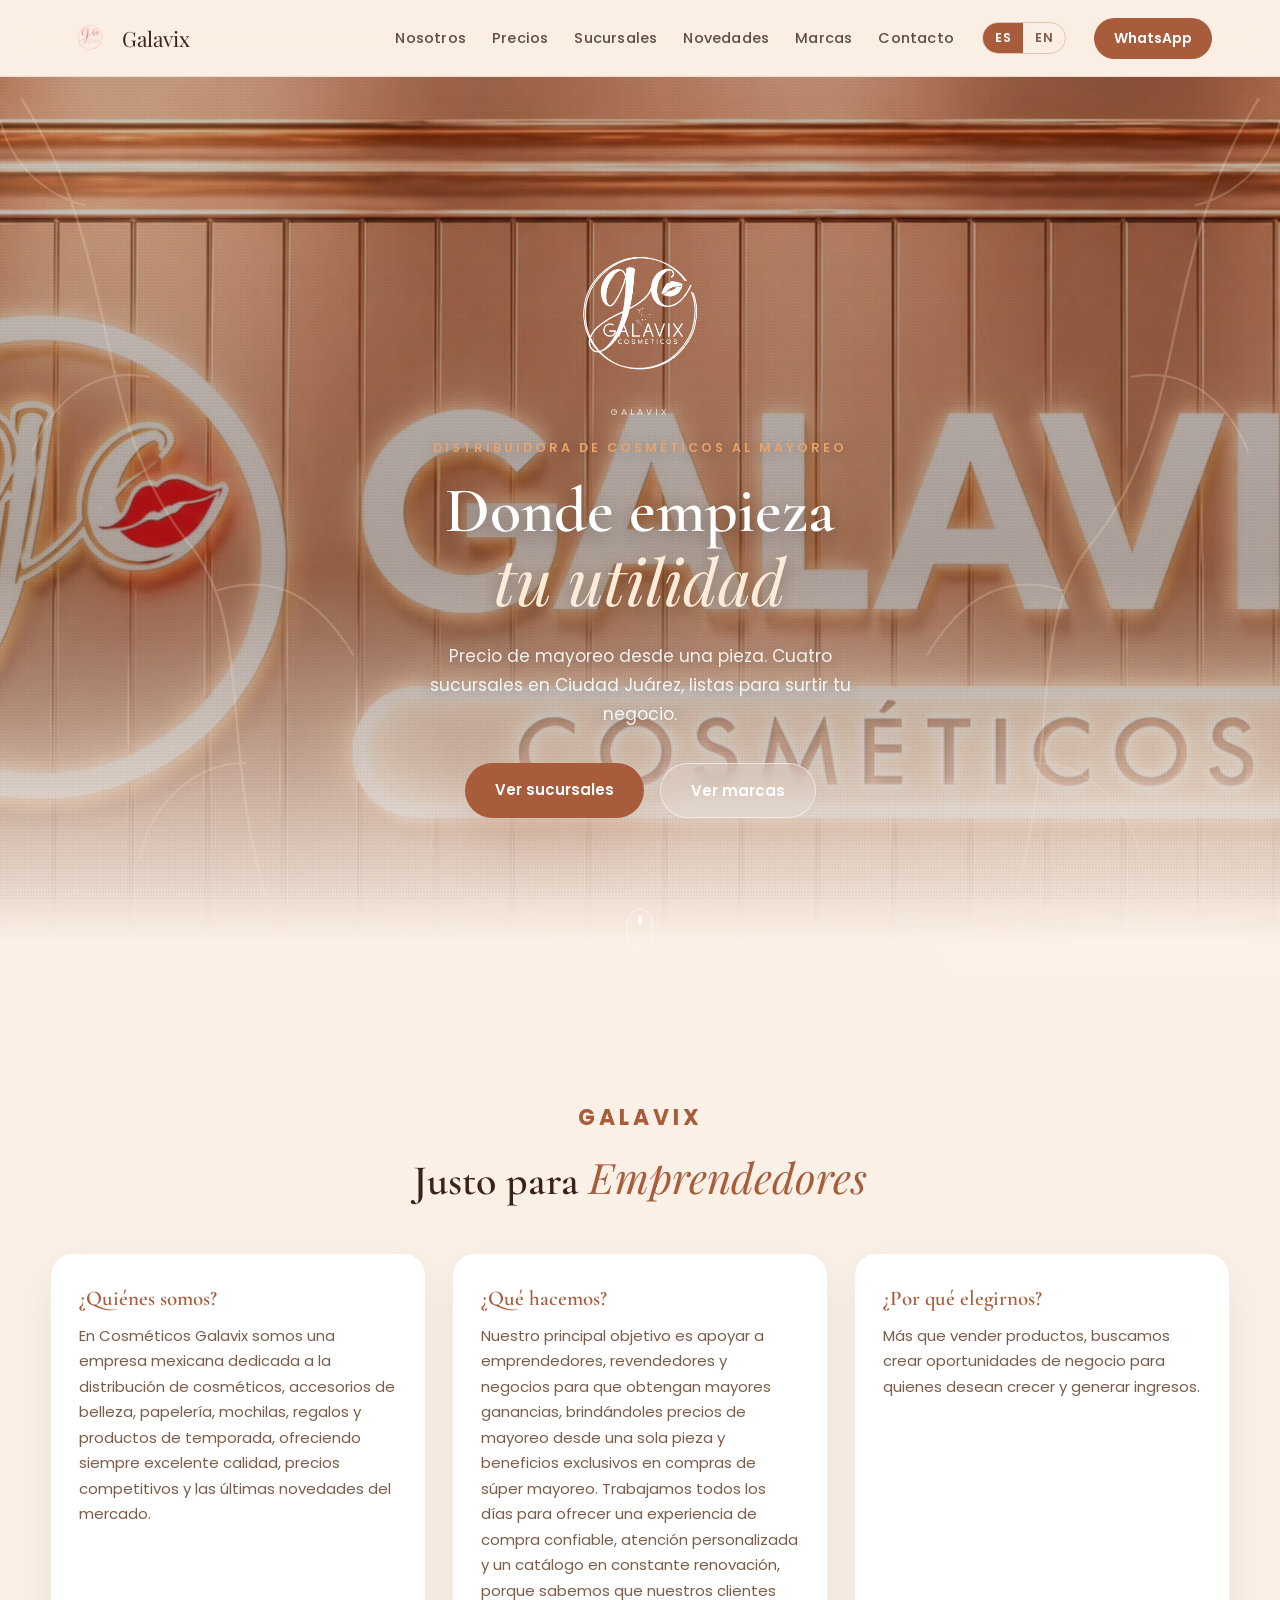
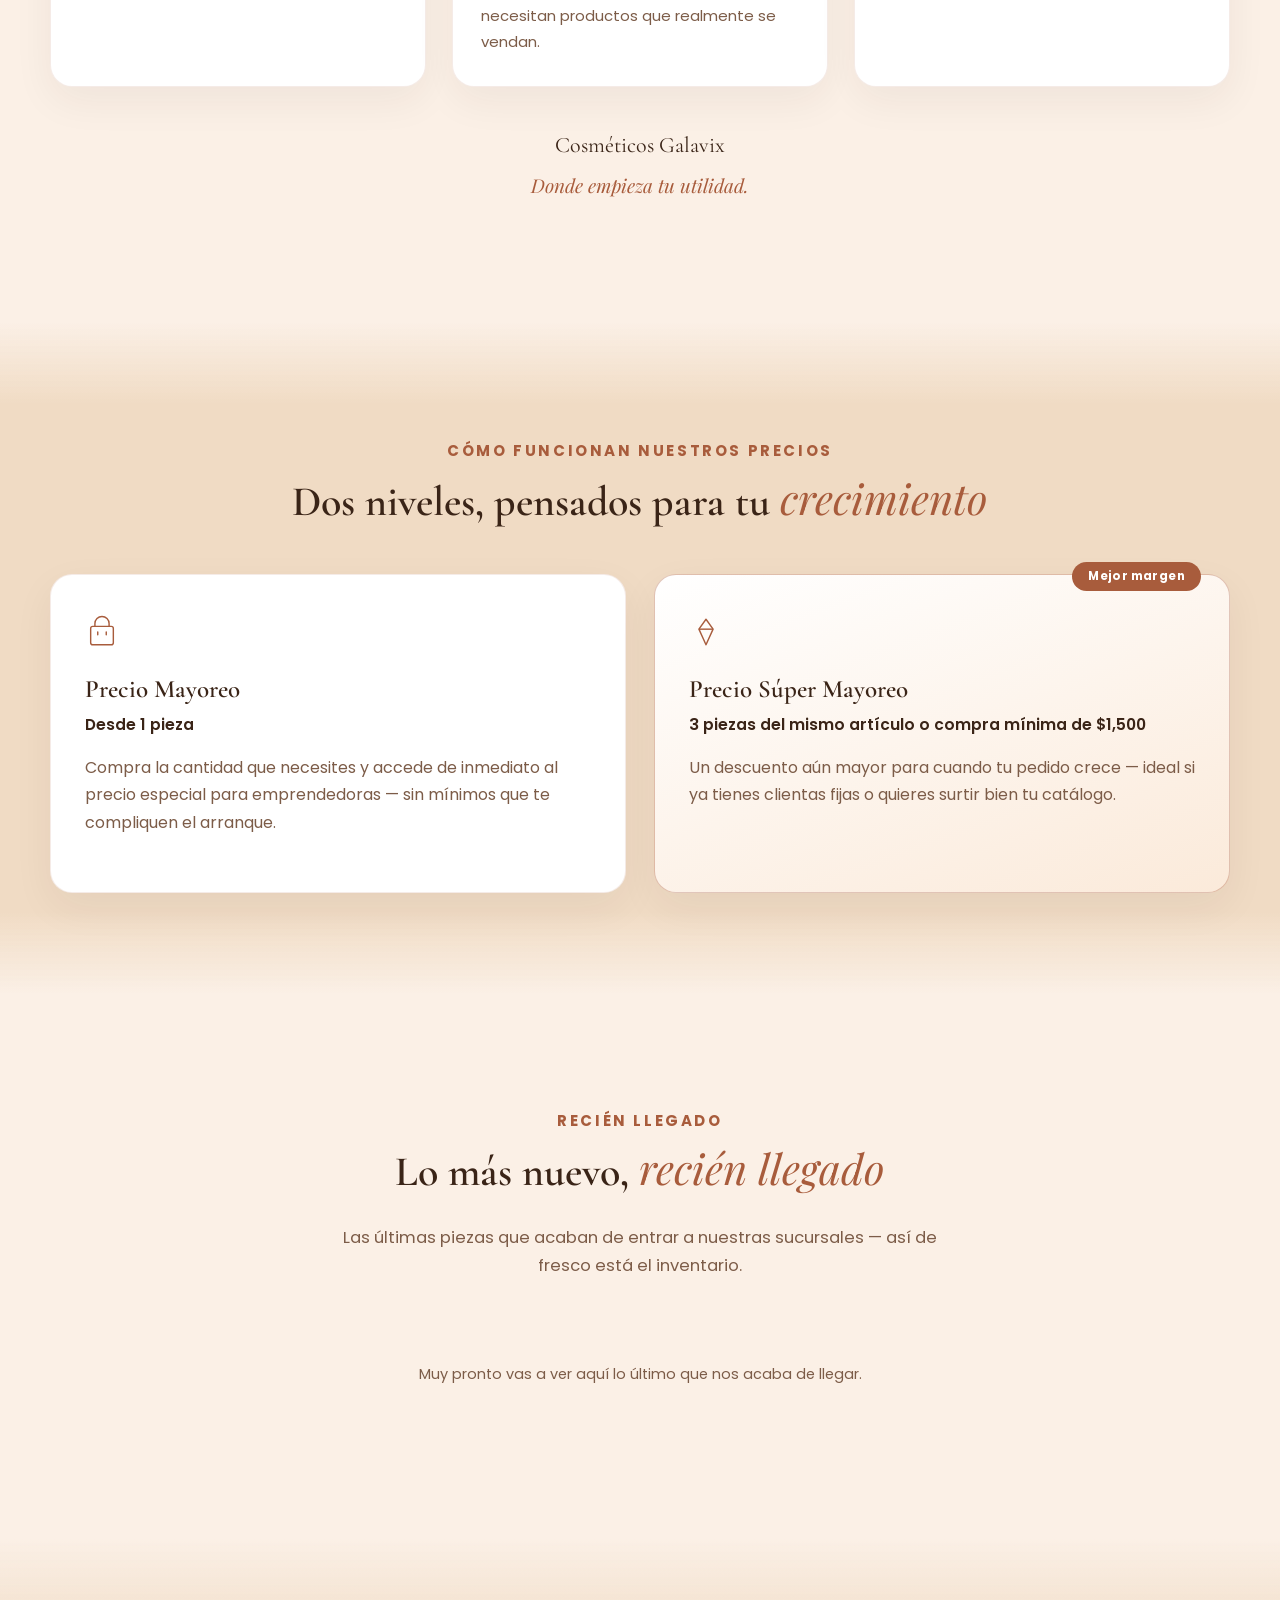
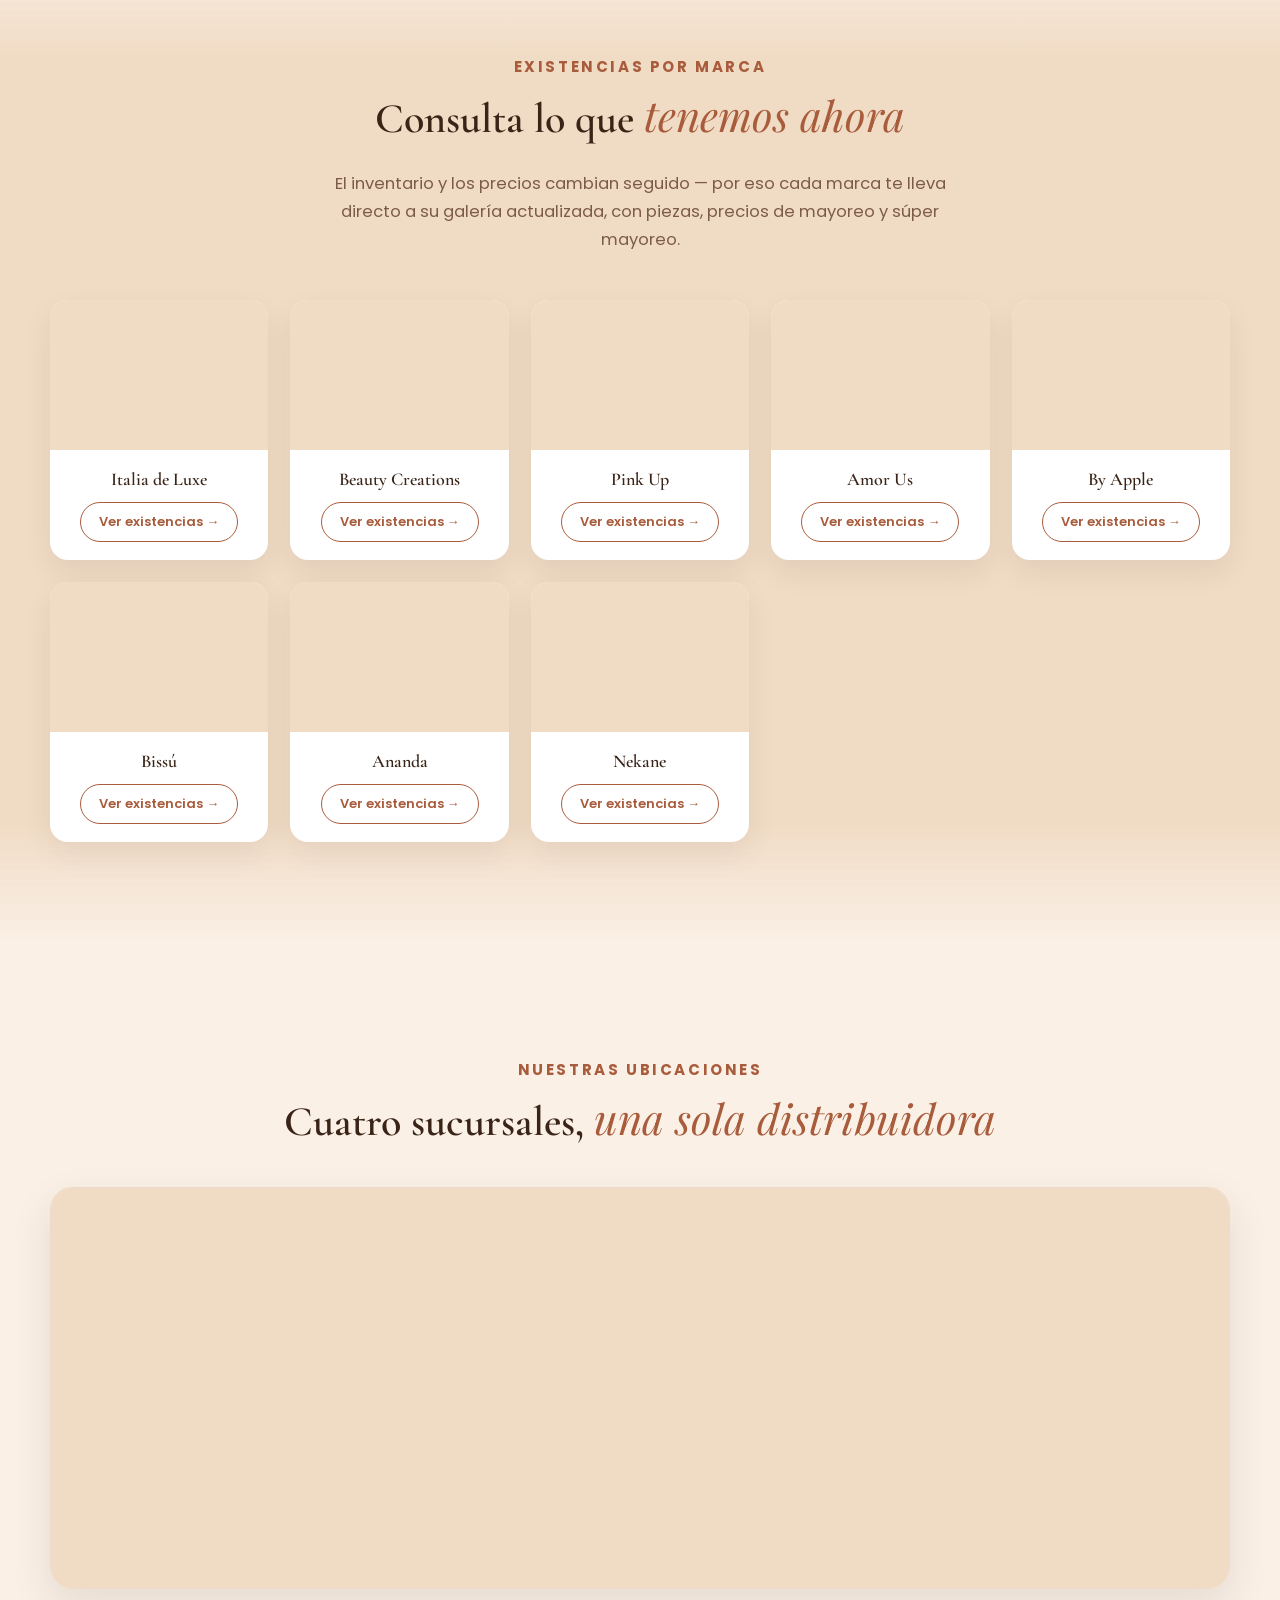
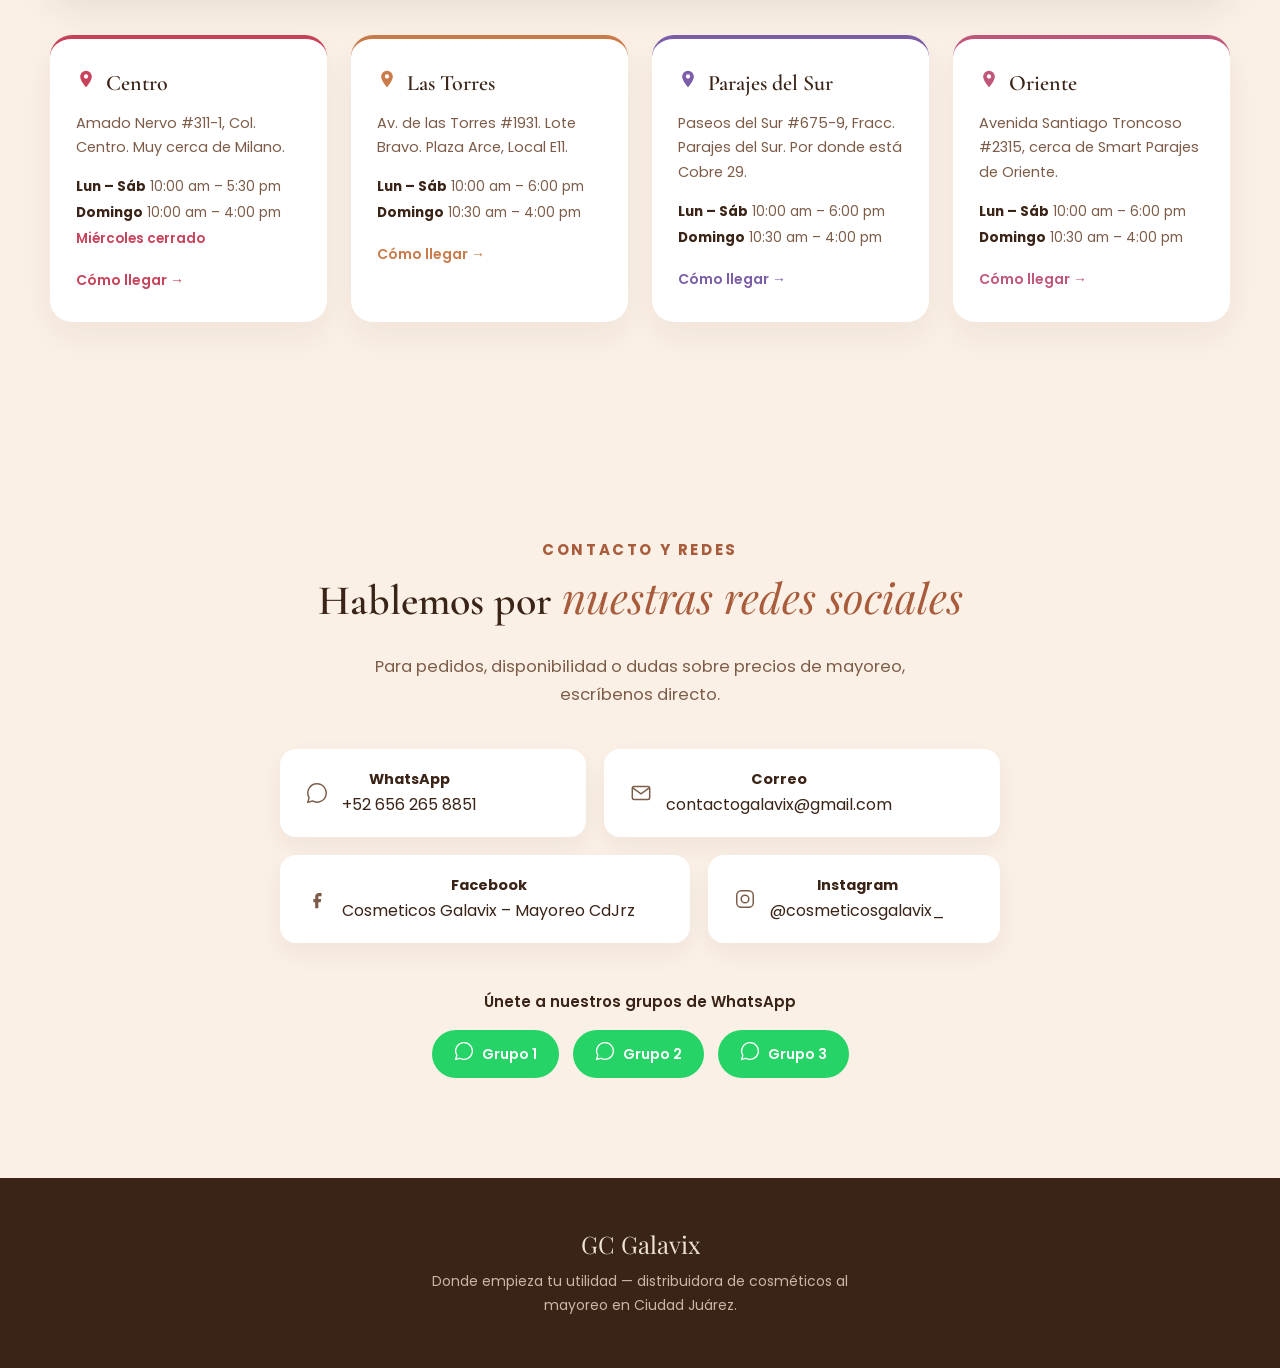
==== commit c72b1050: "Update index.html" ====
--- a/index.html
+++ b/index.html
@@ -142,18 +142,7 @@
   </div>
 </section>
 
-<section class="section" id="sucursales">
-  <div class="section-inner">
-    <p class="eyebrow reveal" data-i18n="sucursales_eyebrow">Nuestras ubicaciones</p>
-    <h2 class="section-title reveal"><span data-i18n="sucursales_title_1">Cuatro sucursales,</span> <em data-i18n="sucursales_title_2">una sola distribuidora</em></h2>
-    <div class="loc-map-wrap reveal">
-      <div id="locMap"></div>
-    </div>
-    <div class="loc-grid" id="locGrid">
-      <p class="loading-hint">Cargando sucursales…</p>
-    </div>
-  </div>
-</section>
+
 
 <section class="section" id="novedades">
   <div class="section-inner">
@@ -178,6 +167,18 @@
 </section>
 
 <div id="customSectionsContainer"></div>
+<section class="section" id="sucursales">
+  <div class="section-inner">
+    <p class="eyebrow reveal" data-i18n="sucursales_eyebrow">Nuestras ubicaciones</p>
+    <h2 class="section-title reveal"><span data-i18n="sucursales_title_1">Cuatro sucursales,</span> <em data-i18n="sucursales_title_2">una sola distribuidora</em></h2>
+    <div class="loc-map-wrap reveal">
+      <div id="locMap"></div>
+    </div>
+    <div class="loc-grid" id="locGrid">
+      <p class="loading-hint">Cargando sucursales…</p>
+    </div>
+  </div>
+</section>
 
 <section class="section" id="contacto">
   <div class="section-inner section-inner--narrow contact-block">
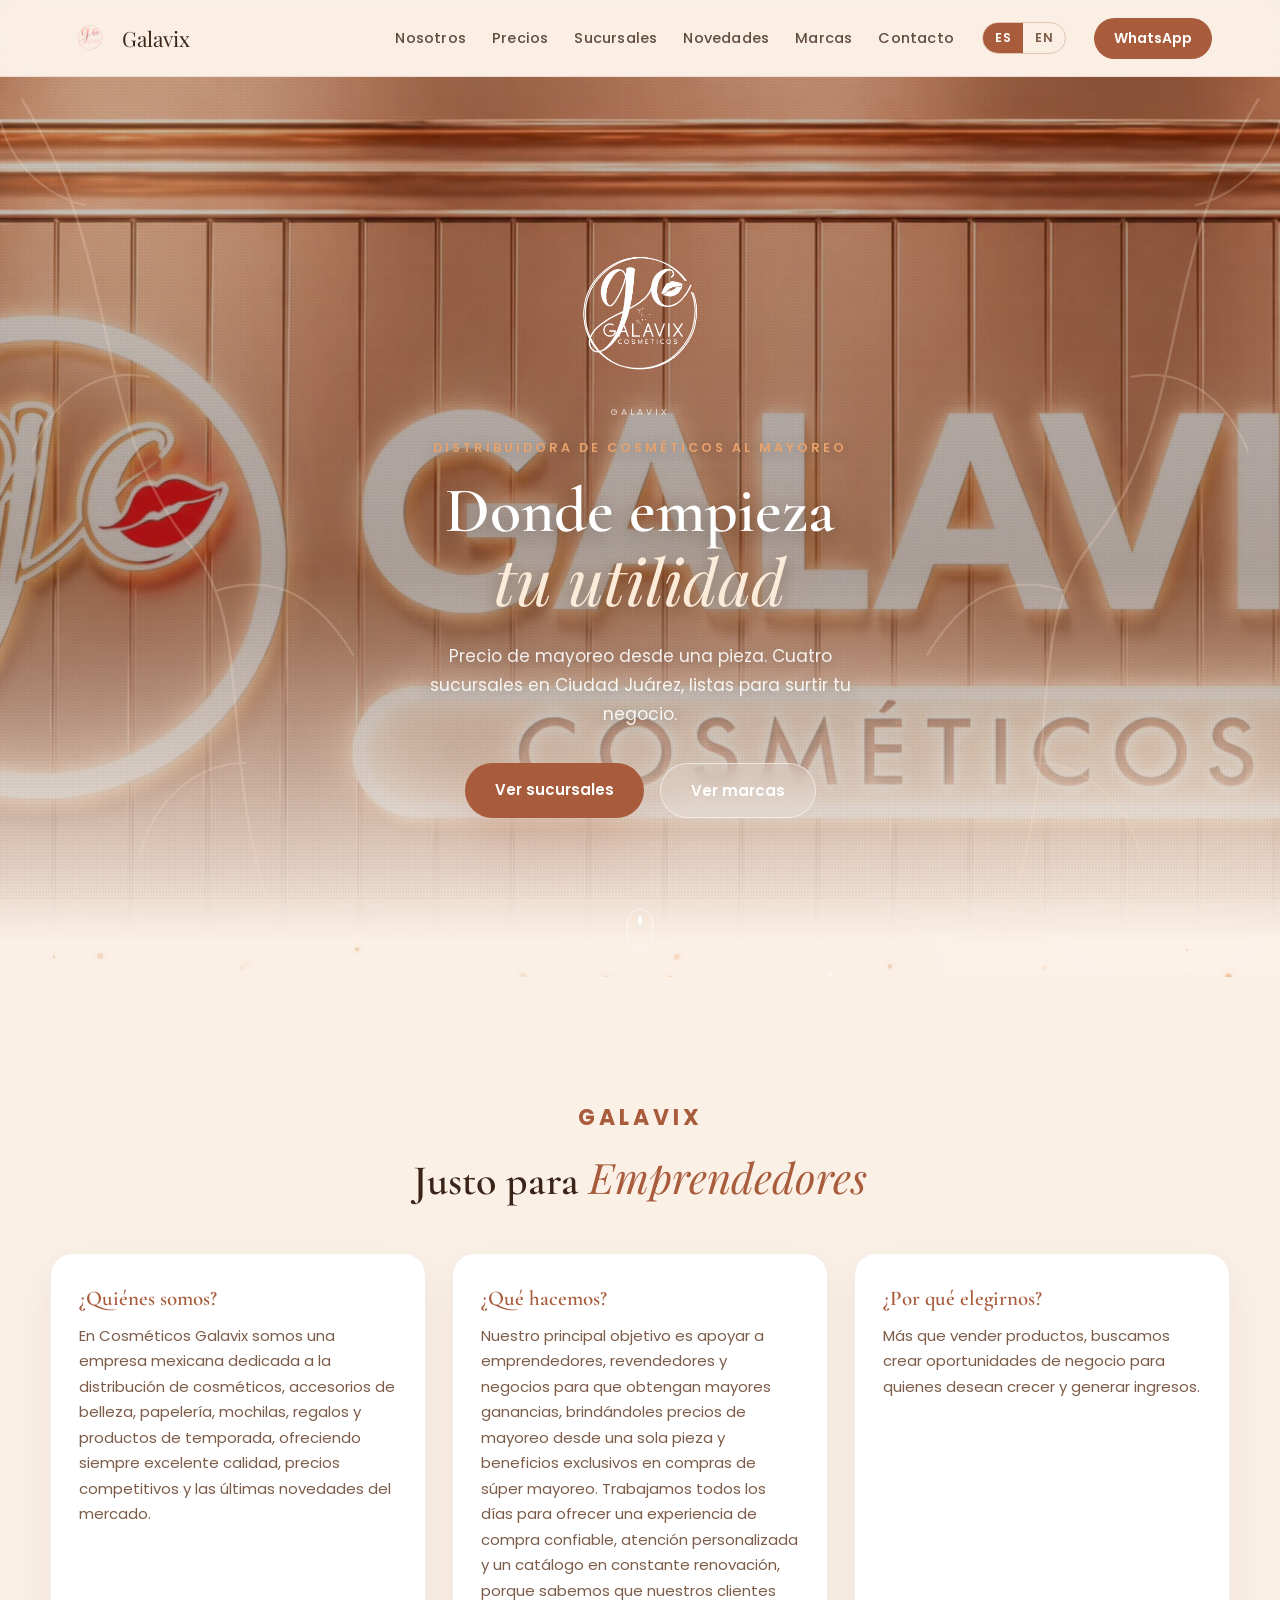
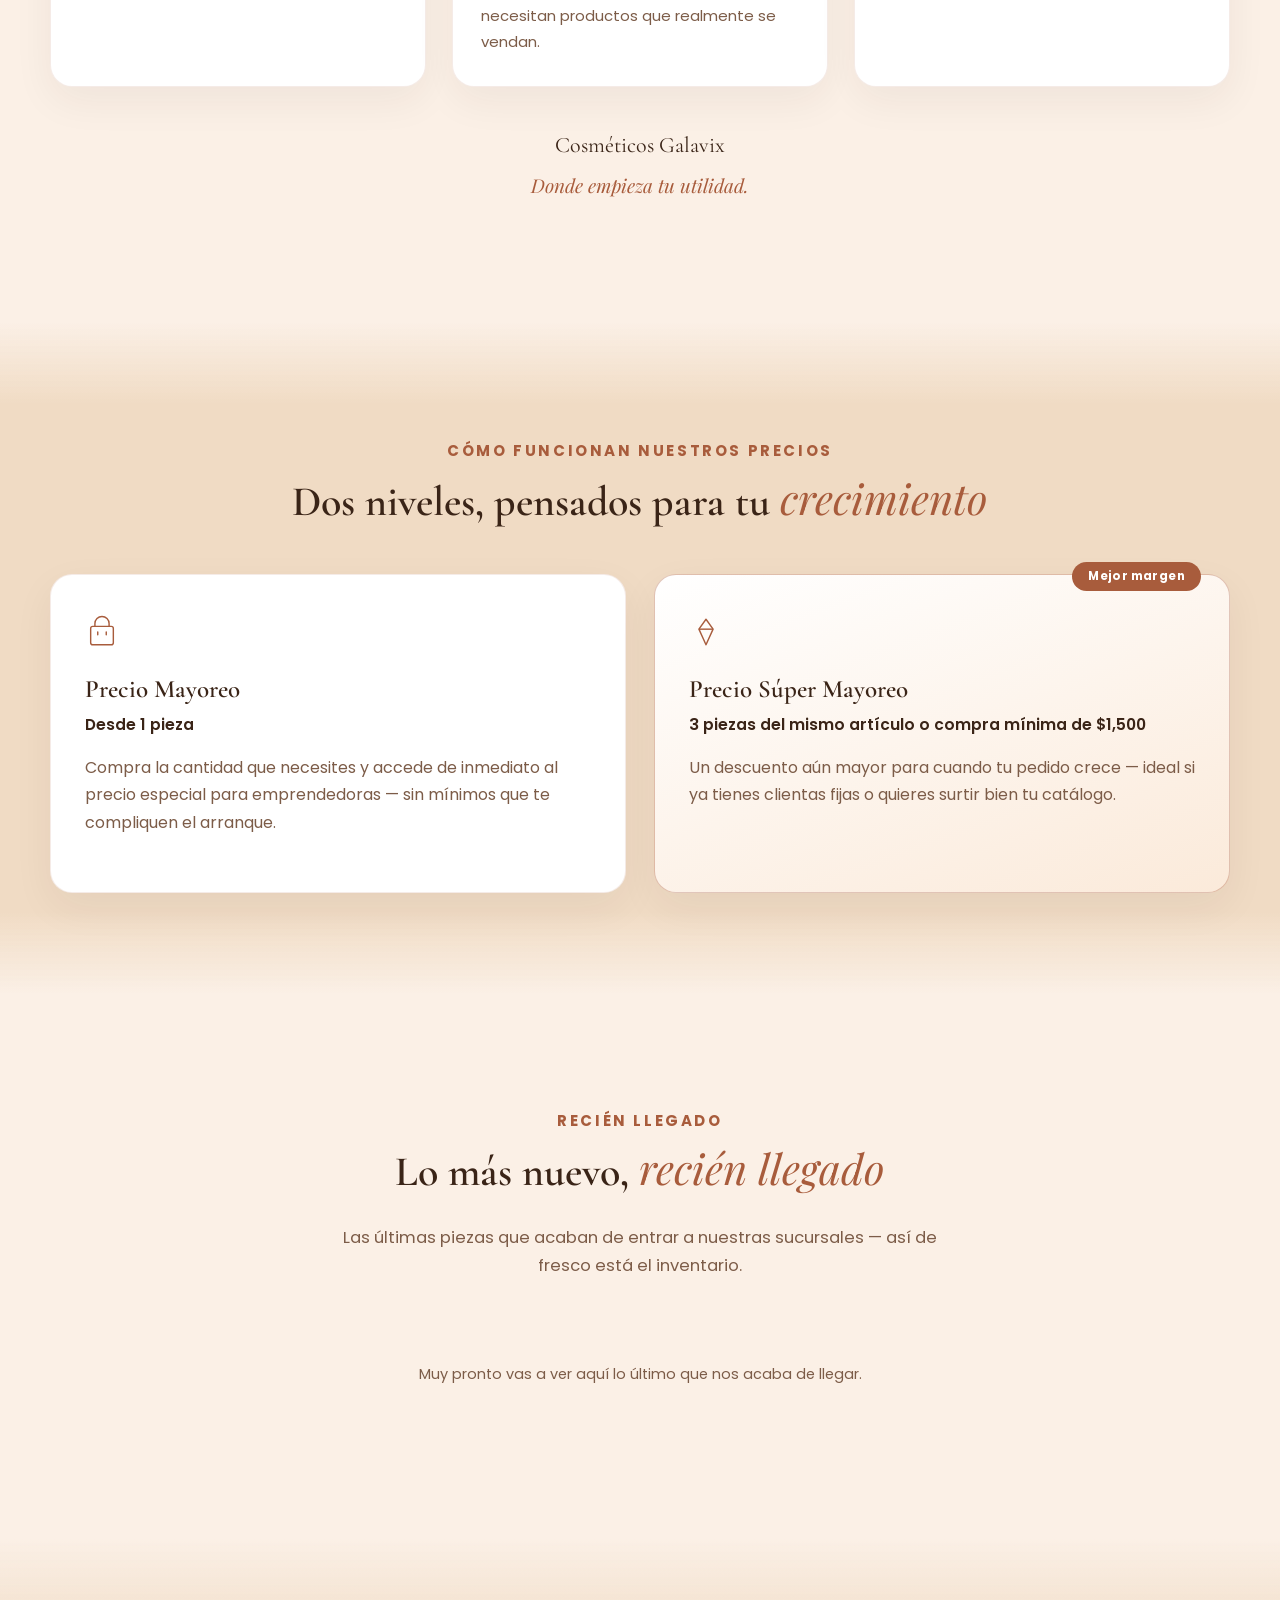
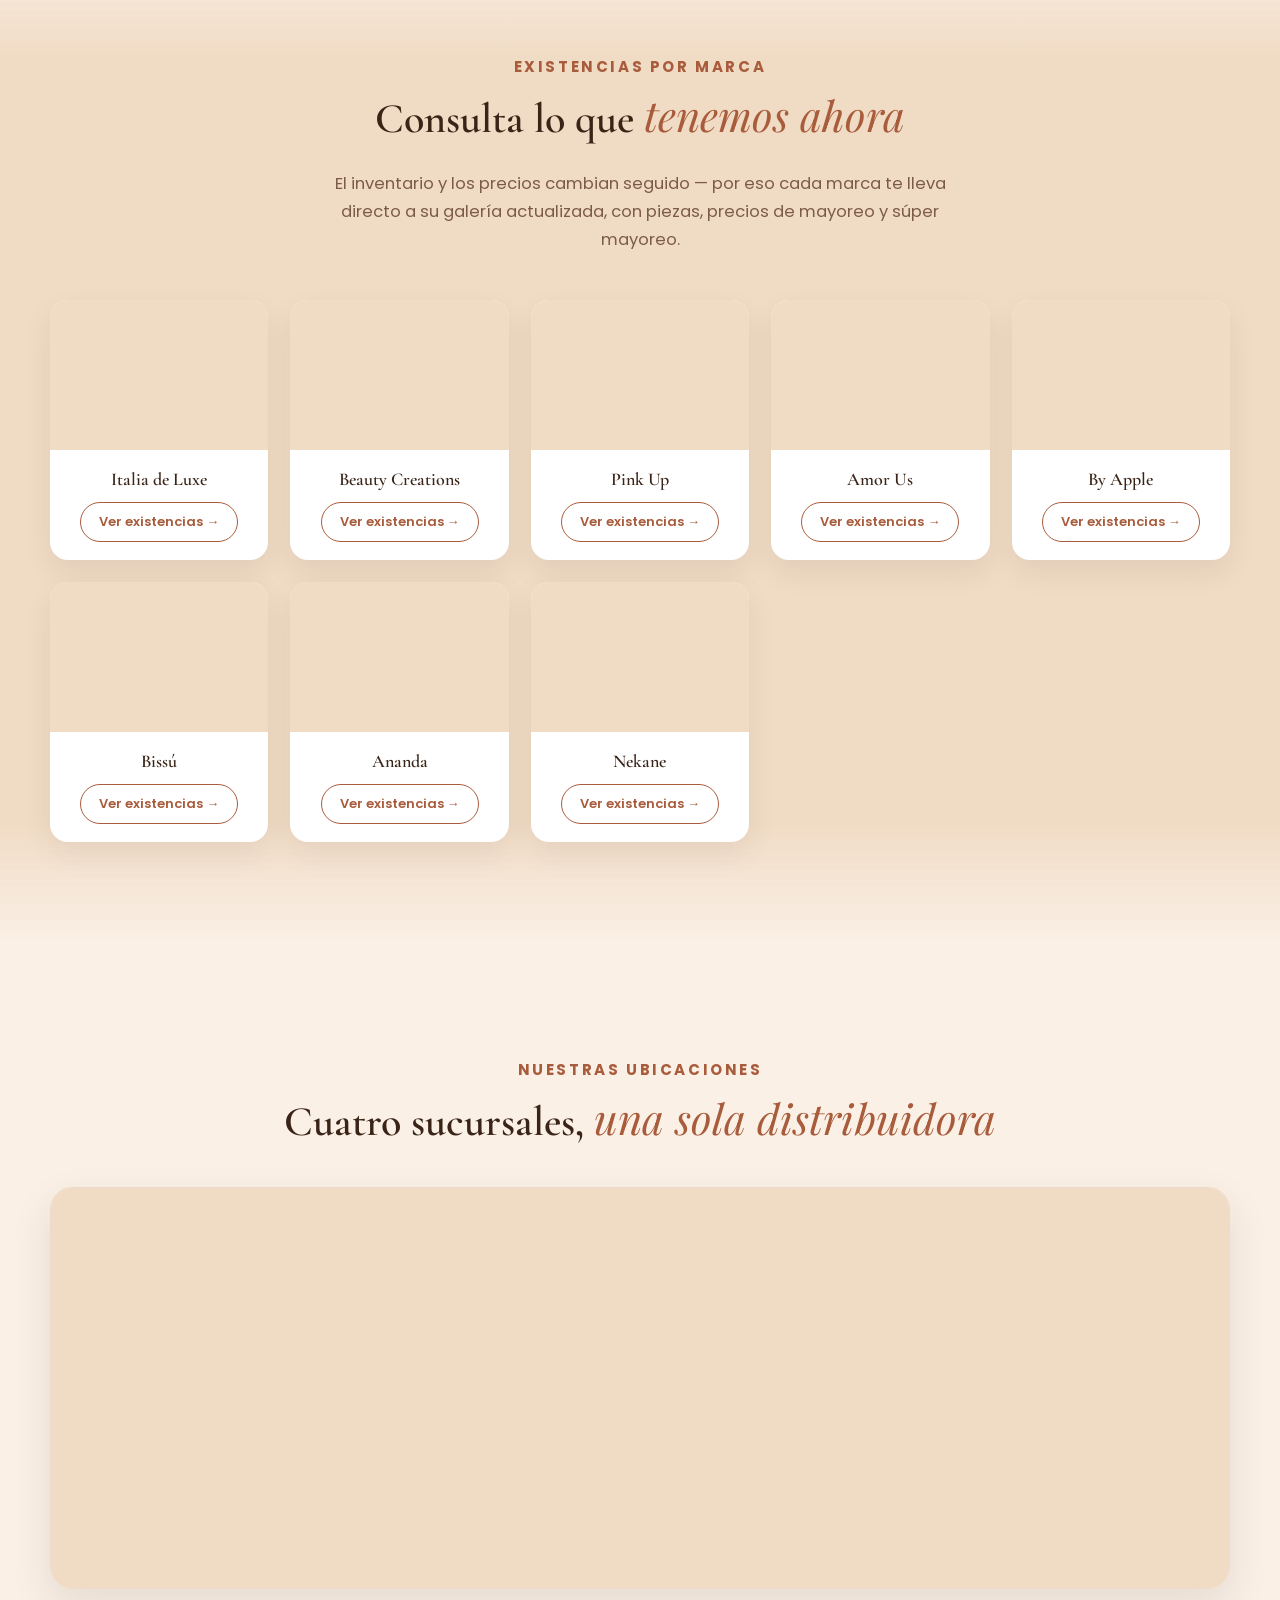
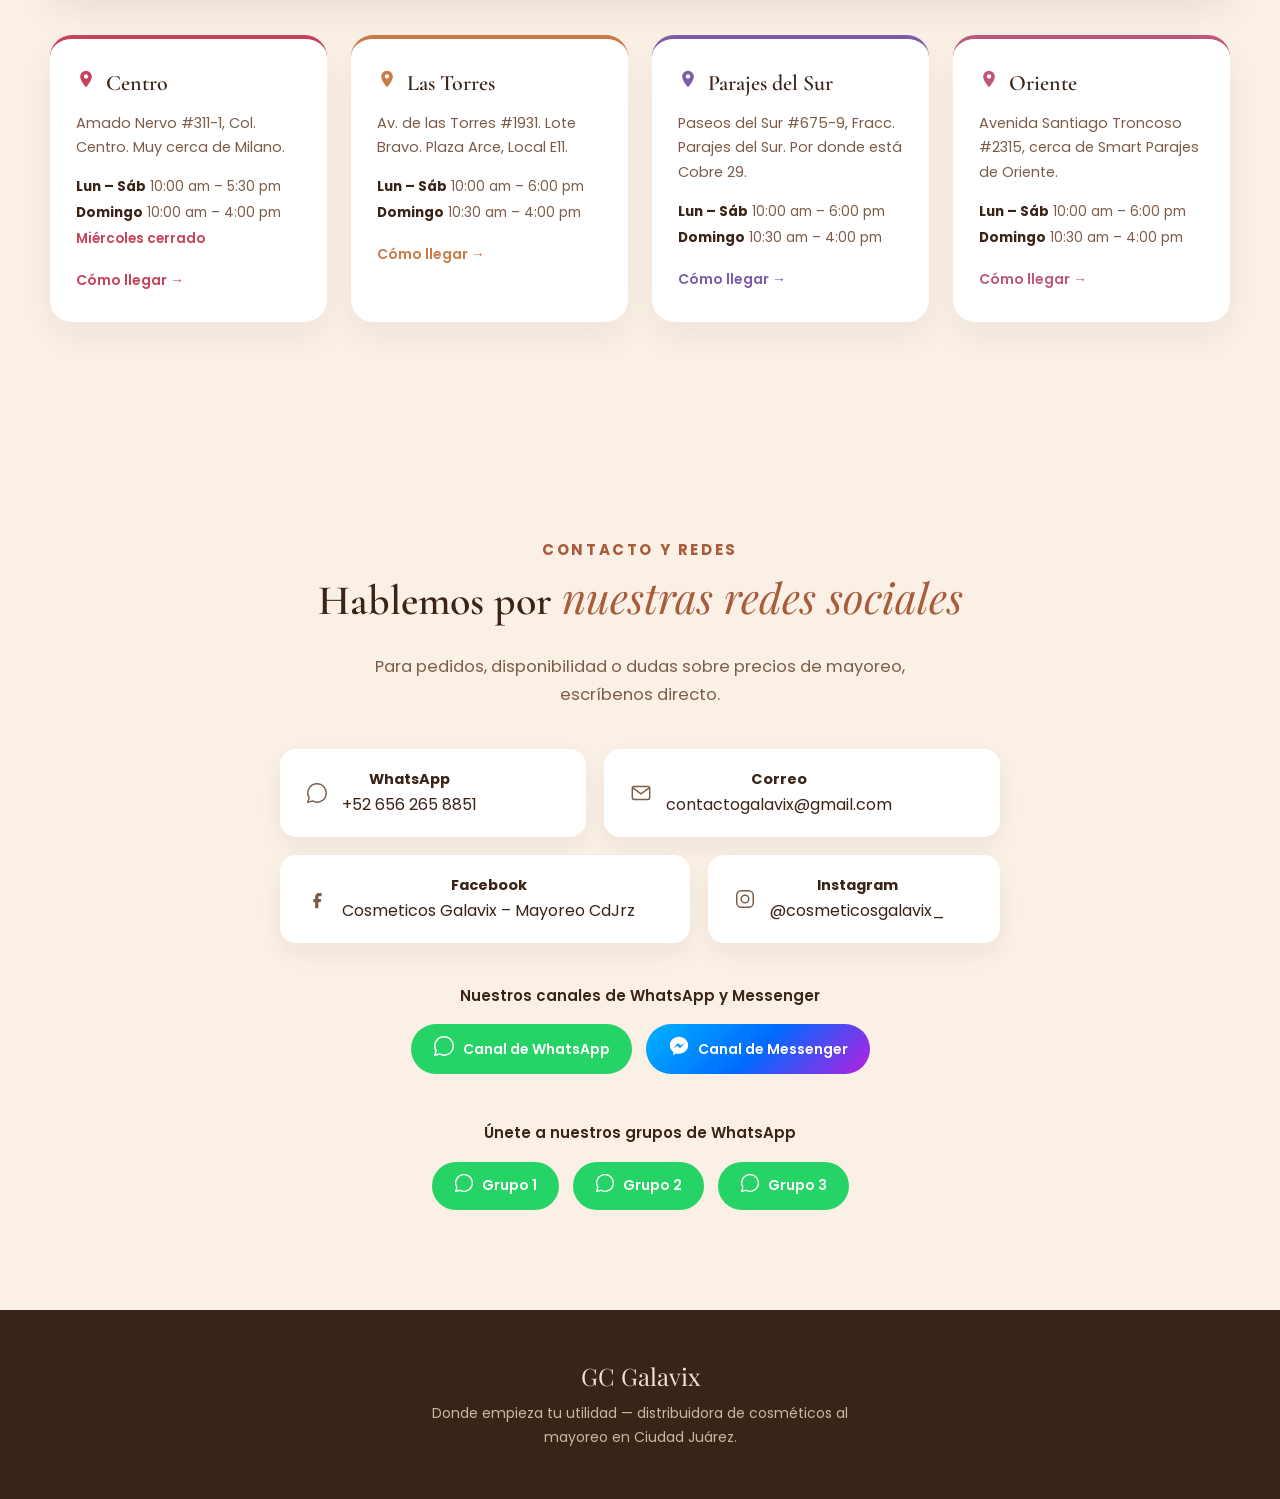
==== commit b0db816e: "siuu" ====
--- a/index.html
+++ b/index.html
@@ -213,6 +213,24 @@
       </a>
     </div>
 
+    <div class="channels-block">
+      <p class="channels-title" data-i18n="channels_title">Nuestros canales de WhatsApp y Messenger</p>
+      <div class="channels-grid">
+        <a class="channel-item channel-item--whatsapp" href="https://whatsapp.com/channel/0029Va9aDjj23n3miZPVXX2E" target="_blank" rel="noopener">
+          <span class="channel-icon" aria-hidden="true">
+            <svg viewBox="0 0 24 24" width="22" height="22"><path d="M12 2a10 10 0 0 0-8.6 15.1L2 22l5.1-1.3A10 10 0 1 0 12 2z" fill="none" stroke="currentColor" stroke-width="1.6"/></svg>
+          </span>
+          <span data-i18n="channel_whatsapp">Canal de WhatsApp</span>
+        </a>
+        <a class="channel-item channel-item--messenger" href="https://www.messenger.com/channel/Cosmeticosgalavix" target="_blank" rel="noopener">
+          <span class="channel-icon" aria-hidden="true">
+            <svg viewBox="0 0 24 24" width="22" height="22"><path d="M12 2C6.48 2 2 6.14 2 11.23c0 2.9 1.44 5.49 3.7 7.18V22l3.38-1.86c.9.25 1.87.39 2.92.39 5.52 0 10-4.14 10-9.3C22 6.14 17.52 2 12 2zm1.02 12.53-2.55-2.72-4.98 2.72 5.48-5.82 2.61 2.72 4.92-2.72-5.48 5.82z" fill="currentColor"/></svg>
+          </span>
+          <span data-i18n="channel_messenger">Canal de Messenger</span>
+        </a>
+      </div>
+    </div>
+
     <div class="whatsapp-groups">
       <p class="whatsapp-groups-title" data-i18n="whatsapp_groups_title">Únete a nuestros grupos de WhatsApp</p>
       <div class="whatsapp-groups-grid">
--- a/styles.css
+++ b/styles.css
@@ -291,6 +291,20 @@
 }
 .wa-group:hover { transform: translateY(-2px); box-shadow: 0 10px 24px rgba(37,211,102,0.35); }
 
+/* ---------------- CANALES (WhatsApp Channel + Messenger) ---------------- */
+.channels-block { margin-top: 40px; text-align: center; }
+.channels-title { font-weight: 600; font-size: 15px; margin-bottom: 16px; color: var(--ink); }
+.channels-grid { display: flex; gap: 14px; justify-content: center; flex-wrap: wrap; }
+.channel-item {
+  display: inline-flex; align-items: center; gap: 8px; color: #fff;
+  padding: 11px 22px; border-radius: 100px; font-weight: 600; font-size: 14px;
+  transition: transform .2s, box-shadow .2s;
+}
+.channel-item--whatsapp { background: #25D366; }
+.channel-item--whatsapp:hover { transform: translateY(-2px); box-shadow: 0 10px 24px rgba(37,211,102,0.35); }
+.channel-item--messenger { background: linear-gradient(135deg, #00B2FF 0%, #006AFF 50%, #B620E0 100%); }
+.channel-item--messenger:hover { transform: translateY(-2px); box-shadow: 0 10px 24px rgba(0,106,255,0.35); }
+
 /* ---------------- BRANDS ---------------- */
 /* ---------------- NOVEDADES / RECIÉN LLEGADO ---------------- */
 .novedades-scroll {
@@ -546,6 +560,9 @@
   .whatsapp-groups-grid { flex-direction: column; align-items: stretch; }
   .wa-group { justify-content: center; }
 
+  .channels-grid { flex-direction: column; align-items: stretch; }
+  .channel-item { justify-content: center; }
+
   .contact-block .section-title { font-size: clamp(24px, 7vw, 30px); }
 
   .gallery-modal { padding: 14px; }
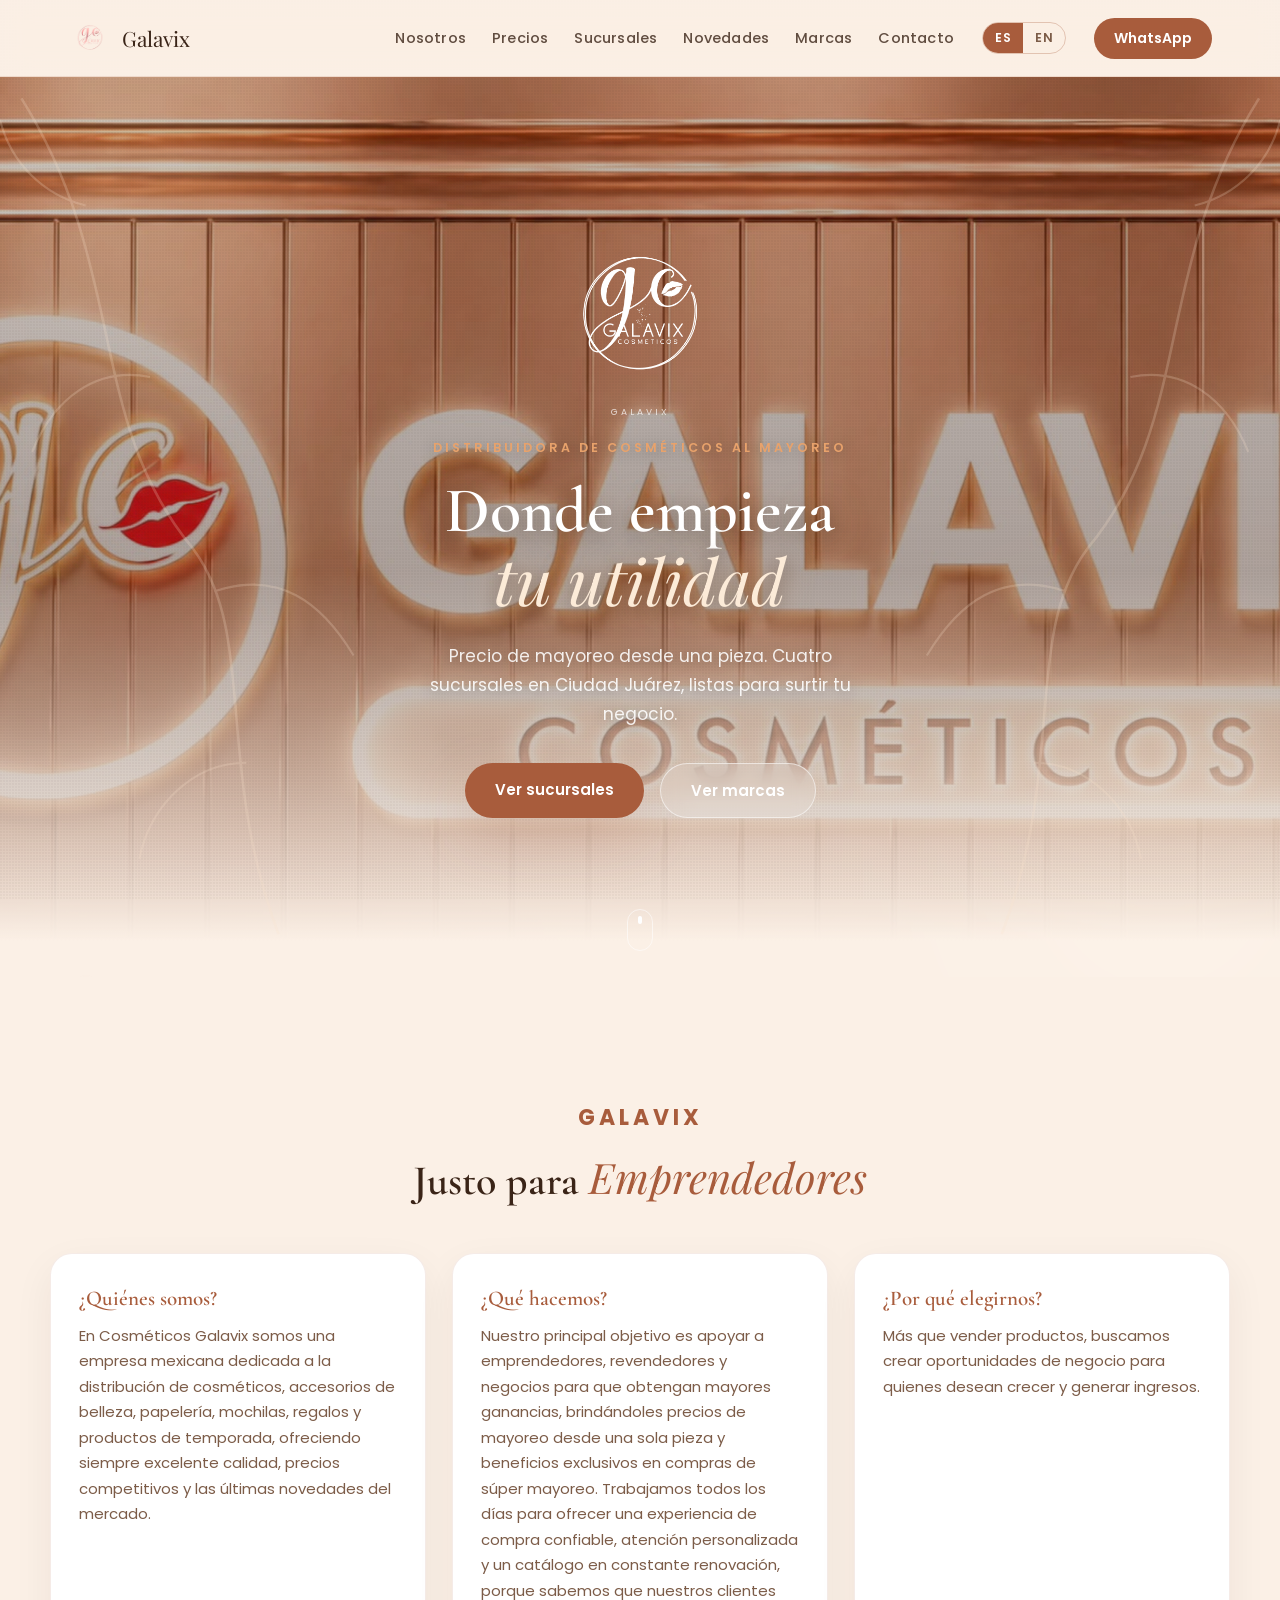
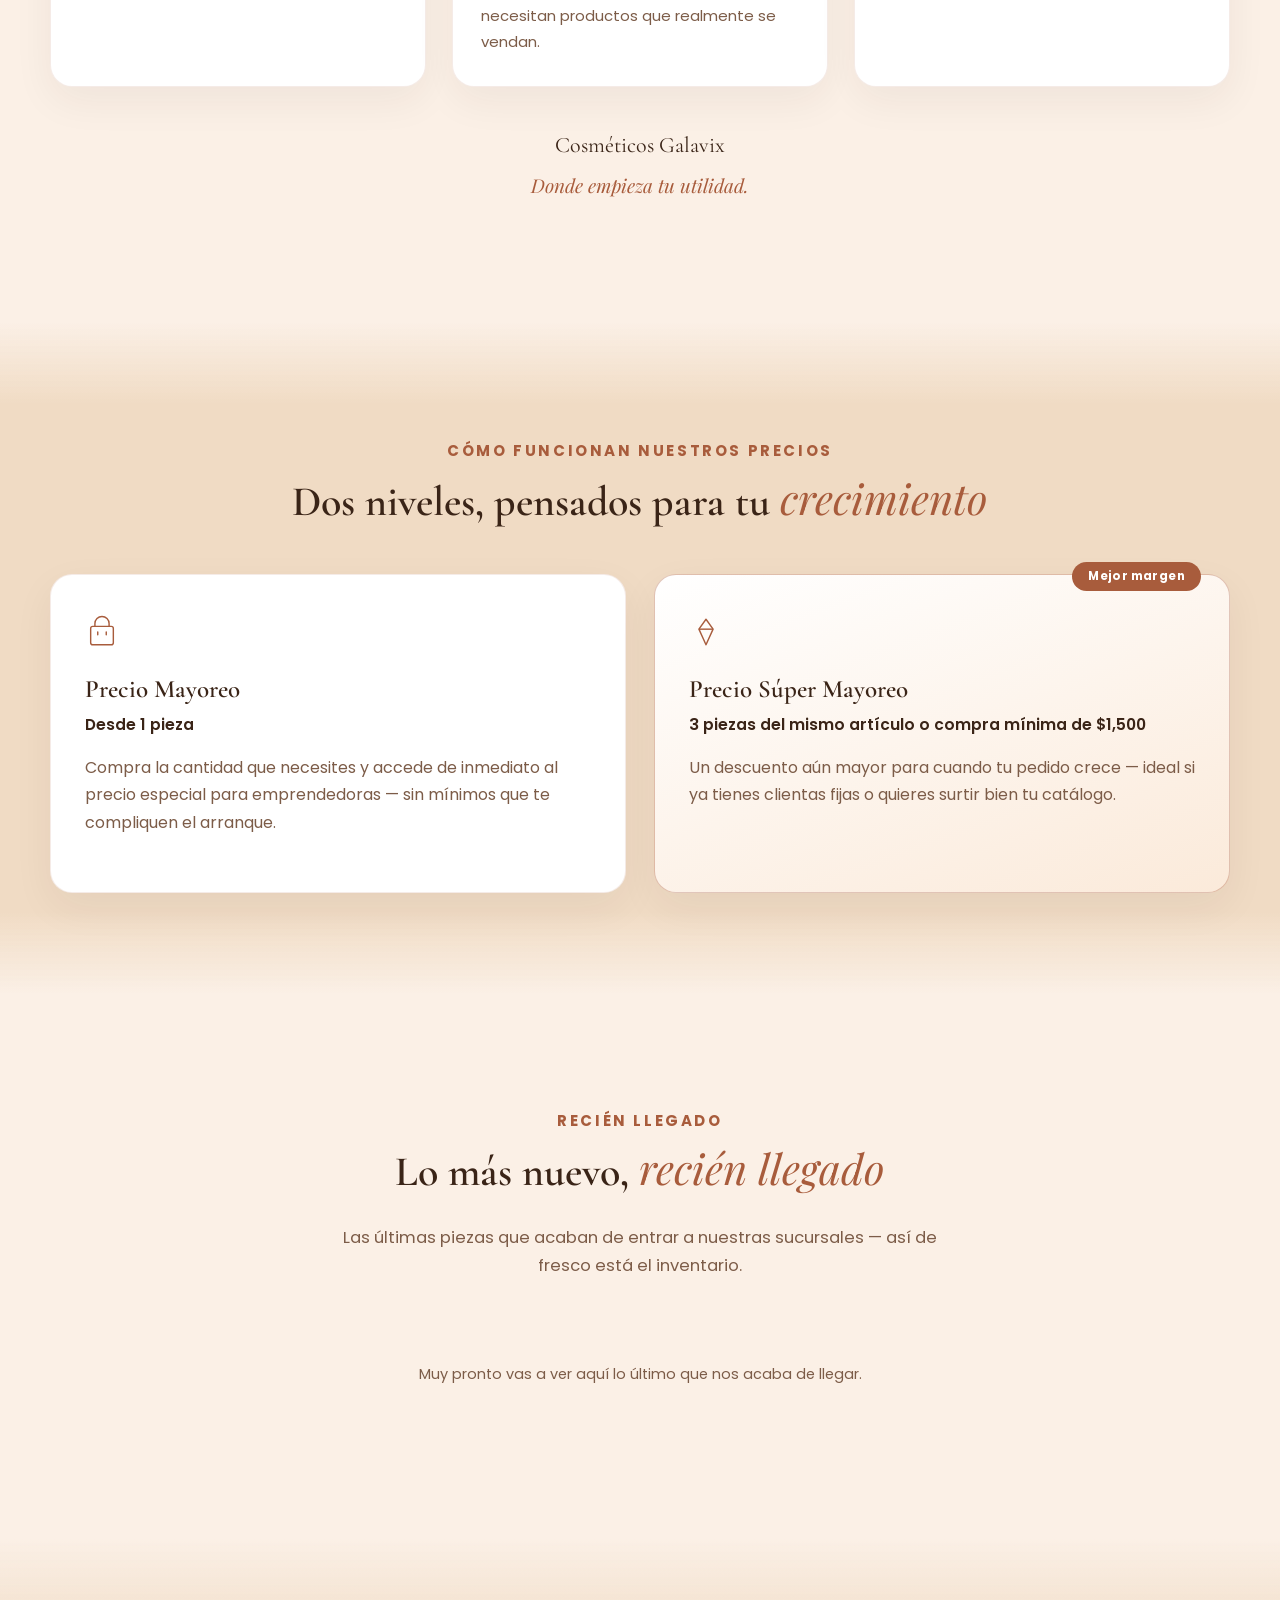
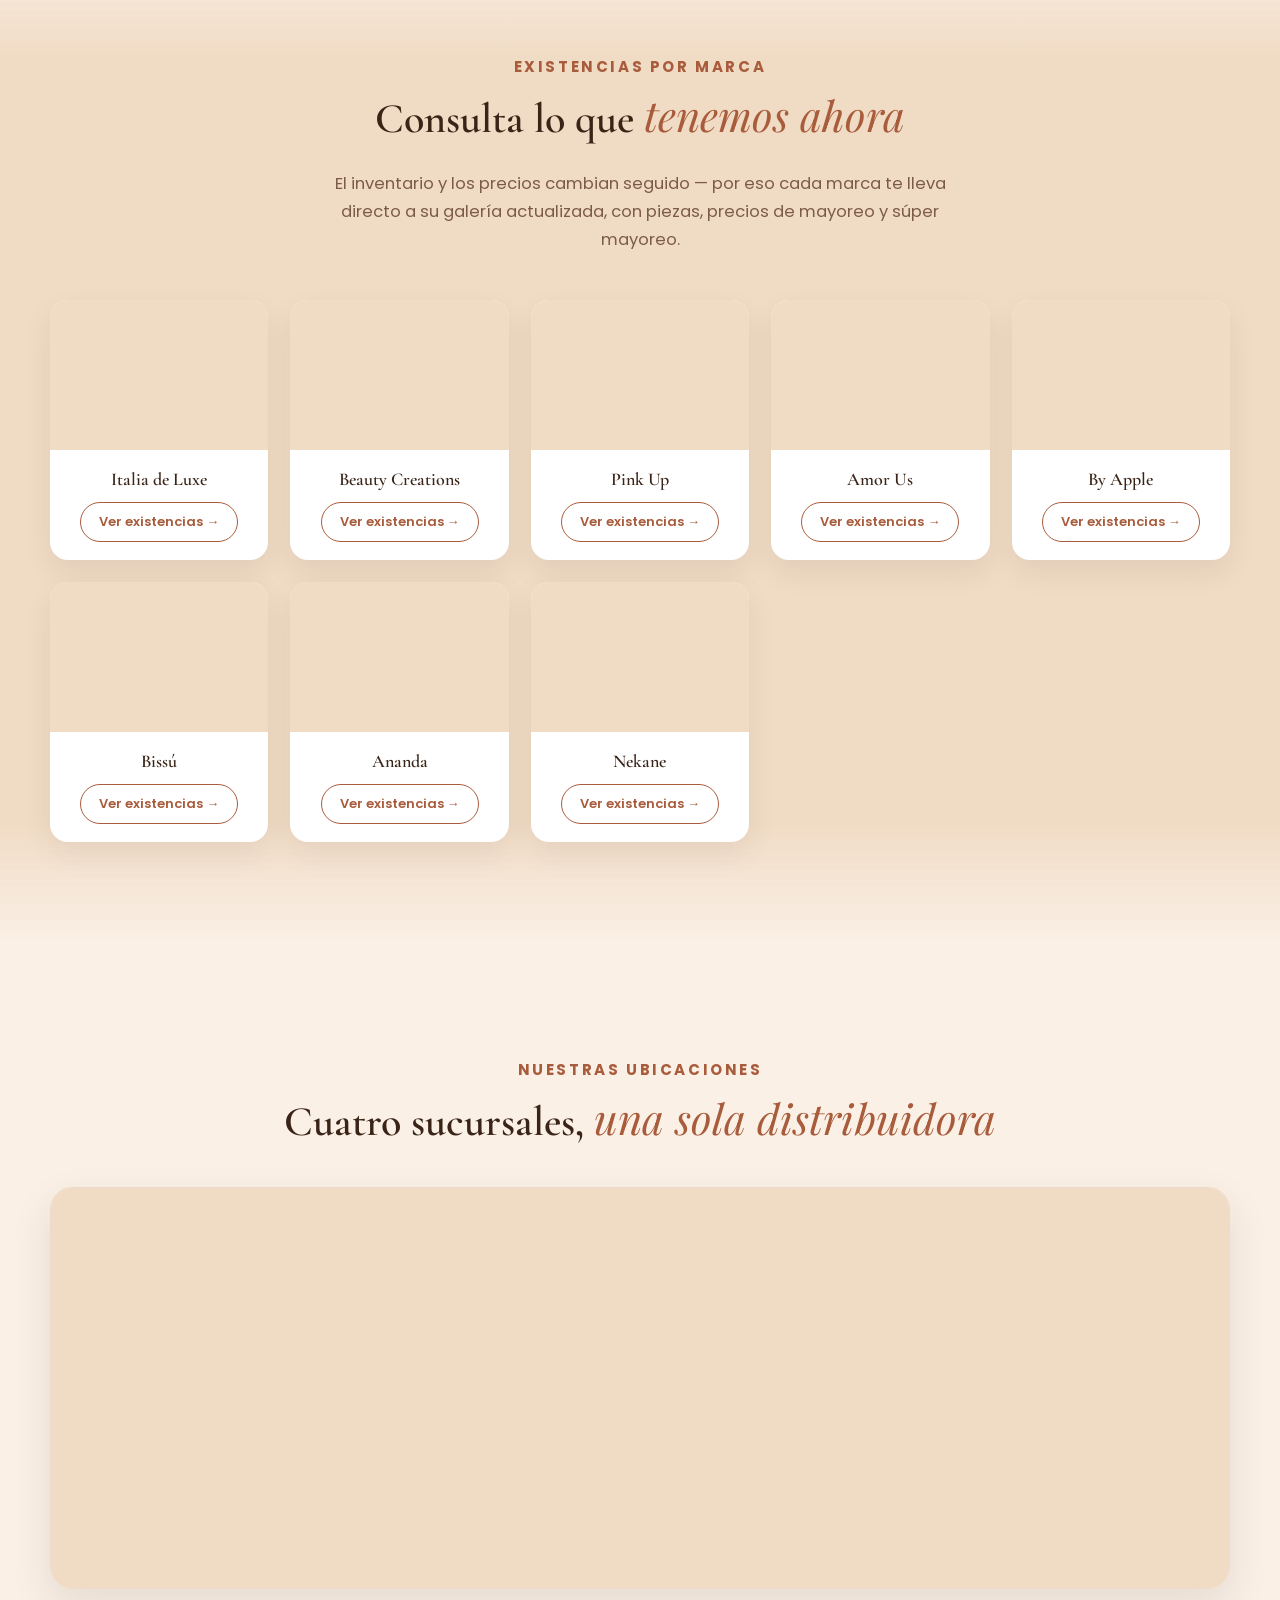
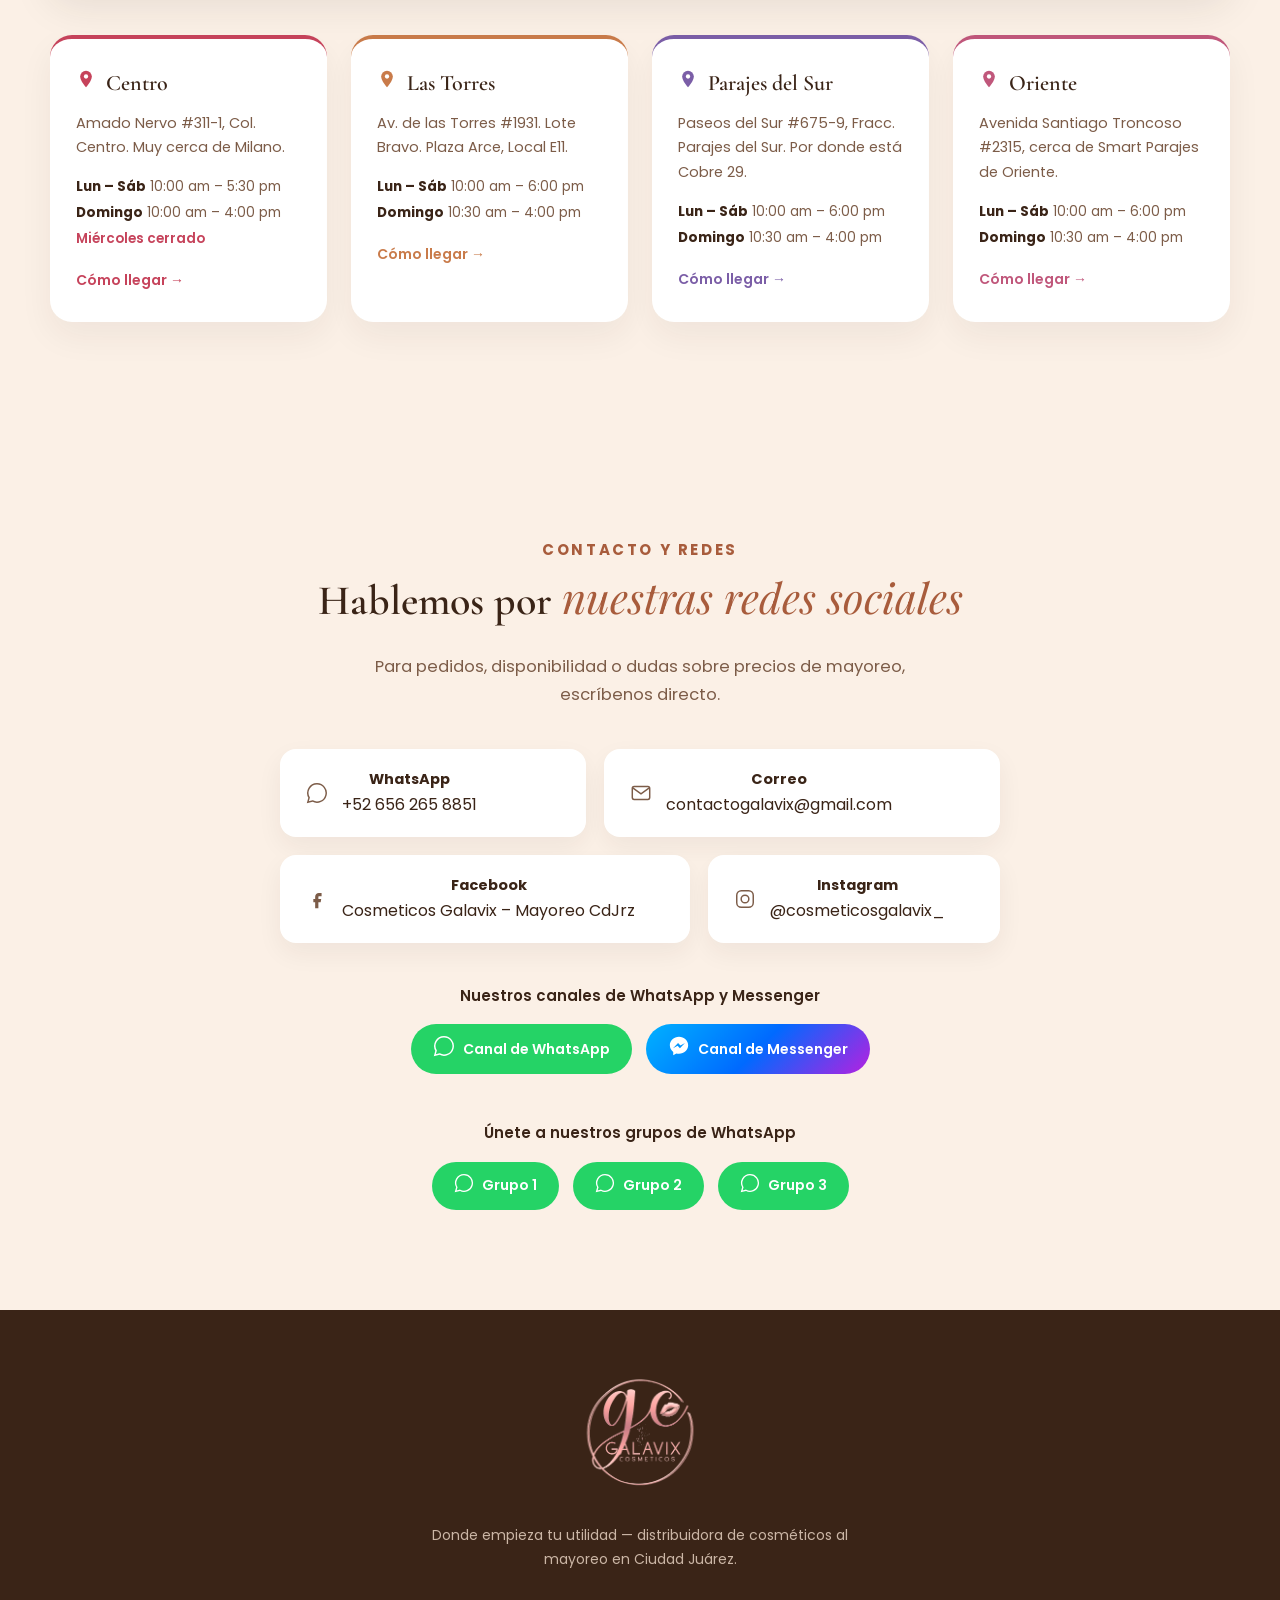
==== commit 385fb262: "siuuu" ====
--- a/index.html
+++ b/index.html
@@ -259,7 +259,7 @@
 
 <footer class="footer">
   <div class="footer-inner">
-    <span class="footer-logo">GC Galavix</span>
+    <img class="footer-logo-img" src="Circulo1.png" alt="Galavix">
     <p data-i18n="footer_text">Donde empieza tu utilidad.</p>
   </div>
 </footer>
--- a/styles.css
+++ b/styles.css
@@ -1,5 +1,4 @@
 :root {
-  /* Paleta tomada del letrero de neón "Galavix" (cobre / rosa-oro) */
   --blush: #FBF0E6;
   --blush-deep: #F0DBC4;
   --ink: #3A2417;
@@ -107,7 +106,7 @@
   position: absolute; inset: 0; z-index: 0;
   width: 100%; height: 100%;
   object-fit: cover; object-position: center 32%;
-  background: var(--blush-deep); /* color de respaldo mientras carga o si falla */
+  background: var(--blush-deep);
   transform: scale(1.08);
   will-change: transform;
 }
@@ -510,7 +509,7 @@
 
 /* ---------------- FOOTER ---------------- */
 .footer { background: var(--ink); color: #EEE1D6; padding: 50px 24px; text-align: center; }
-.footer-logo { font-family: var(--script); font-size: 24px; display: block; margin-bottom: 10px; }
+.footer-logo-img { height: 150px; width: auto; margin: 0 auto 14px; display: block; }
 .footer p { color: #CBB6A6; font-size: 14px; max-width: 420px; margin: 0 auto; }
 
 .to-top {
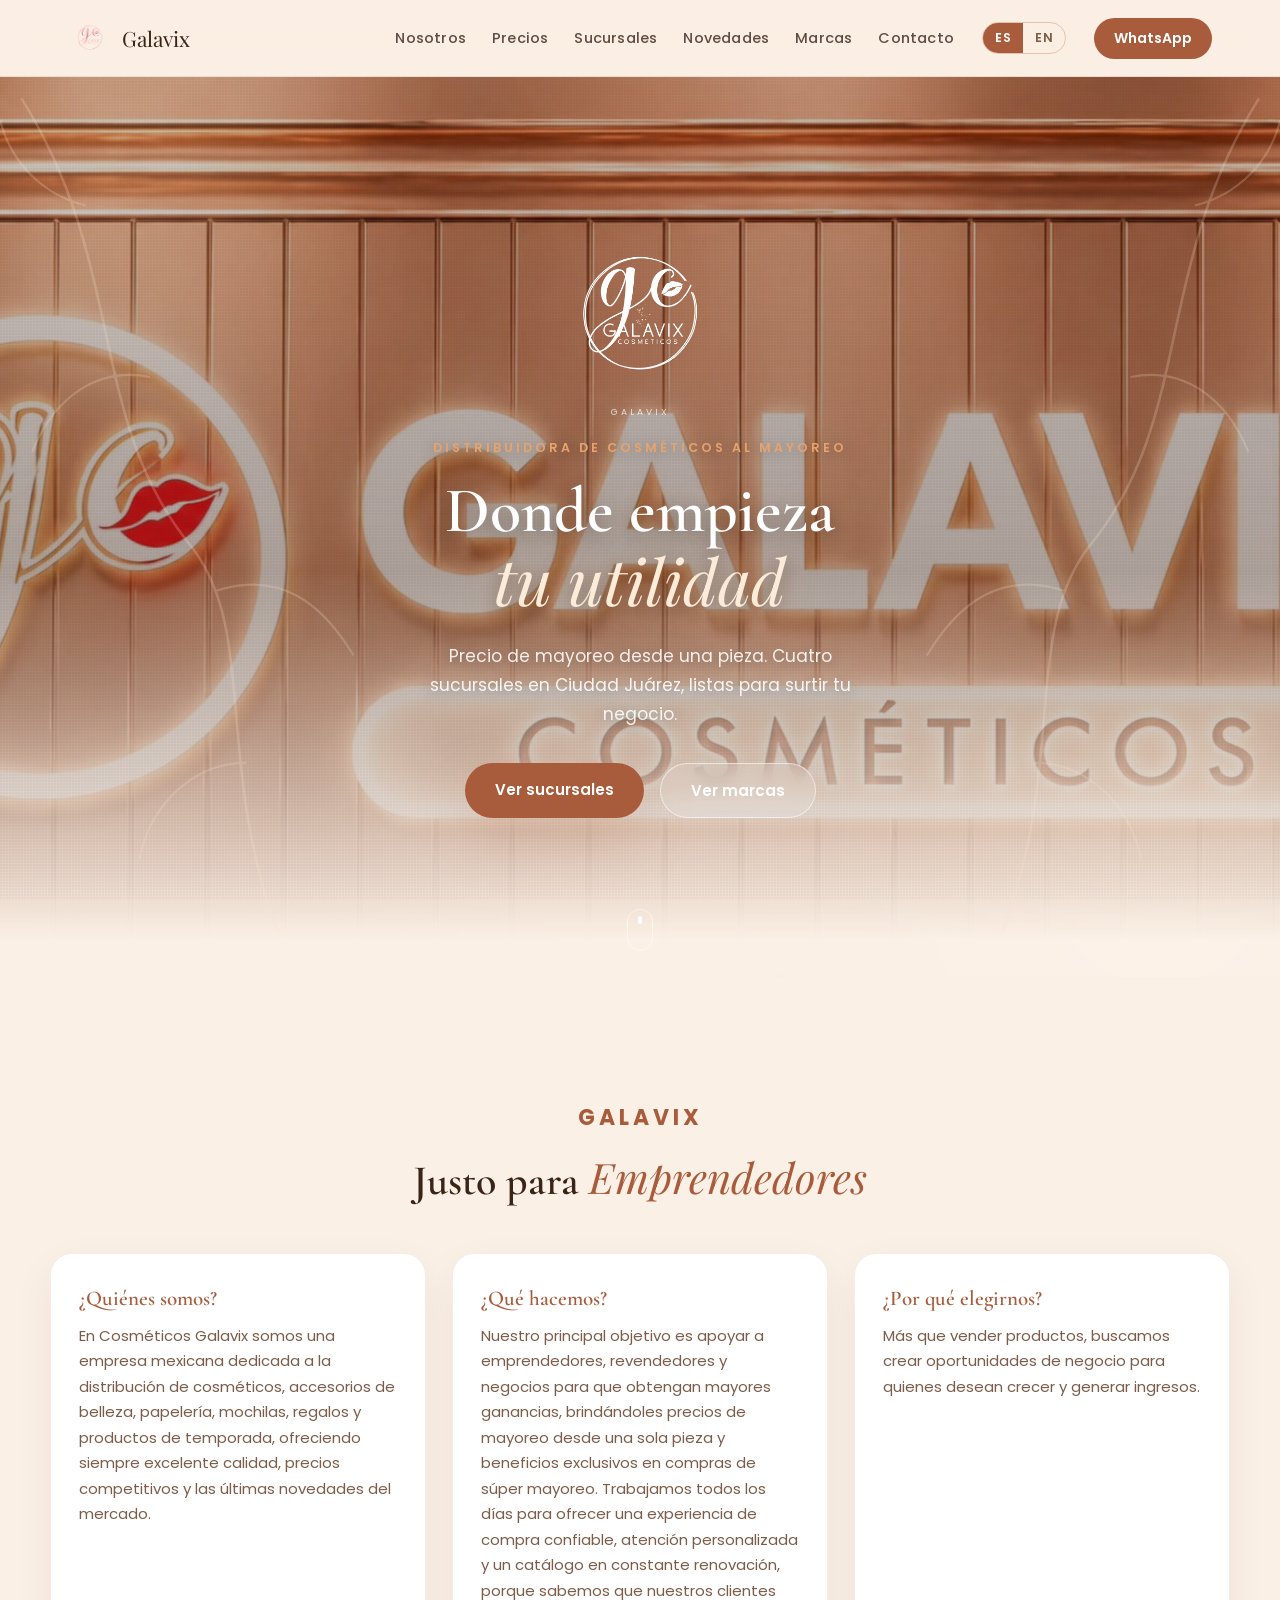
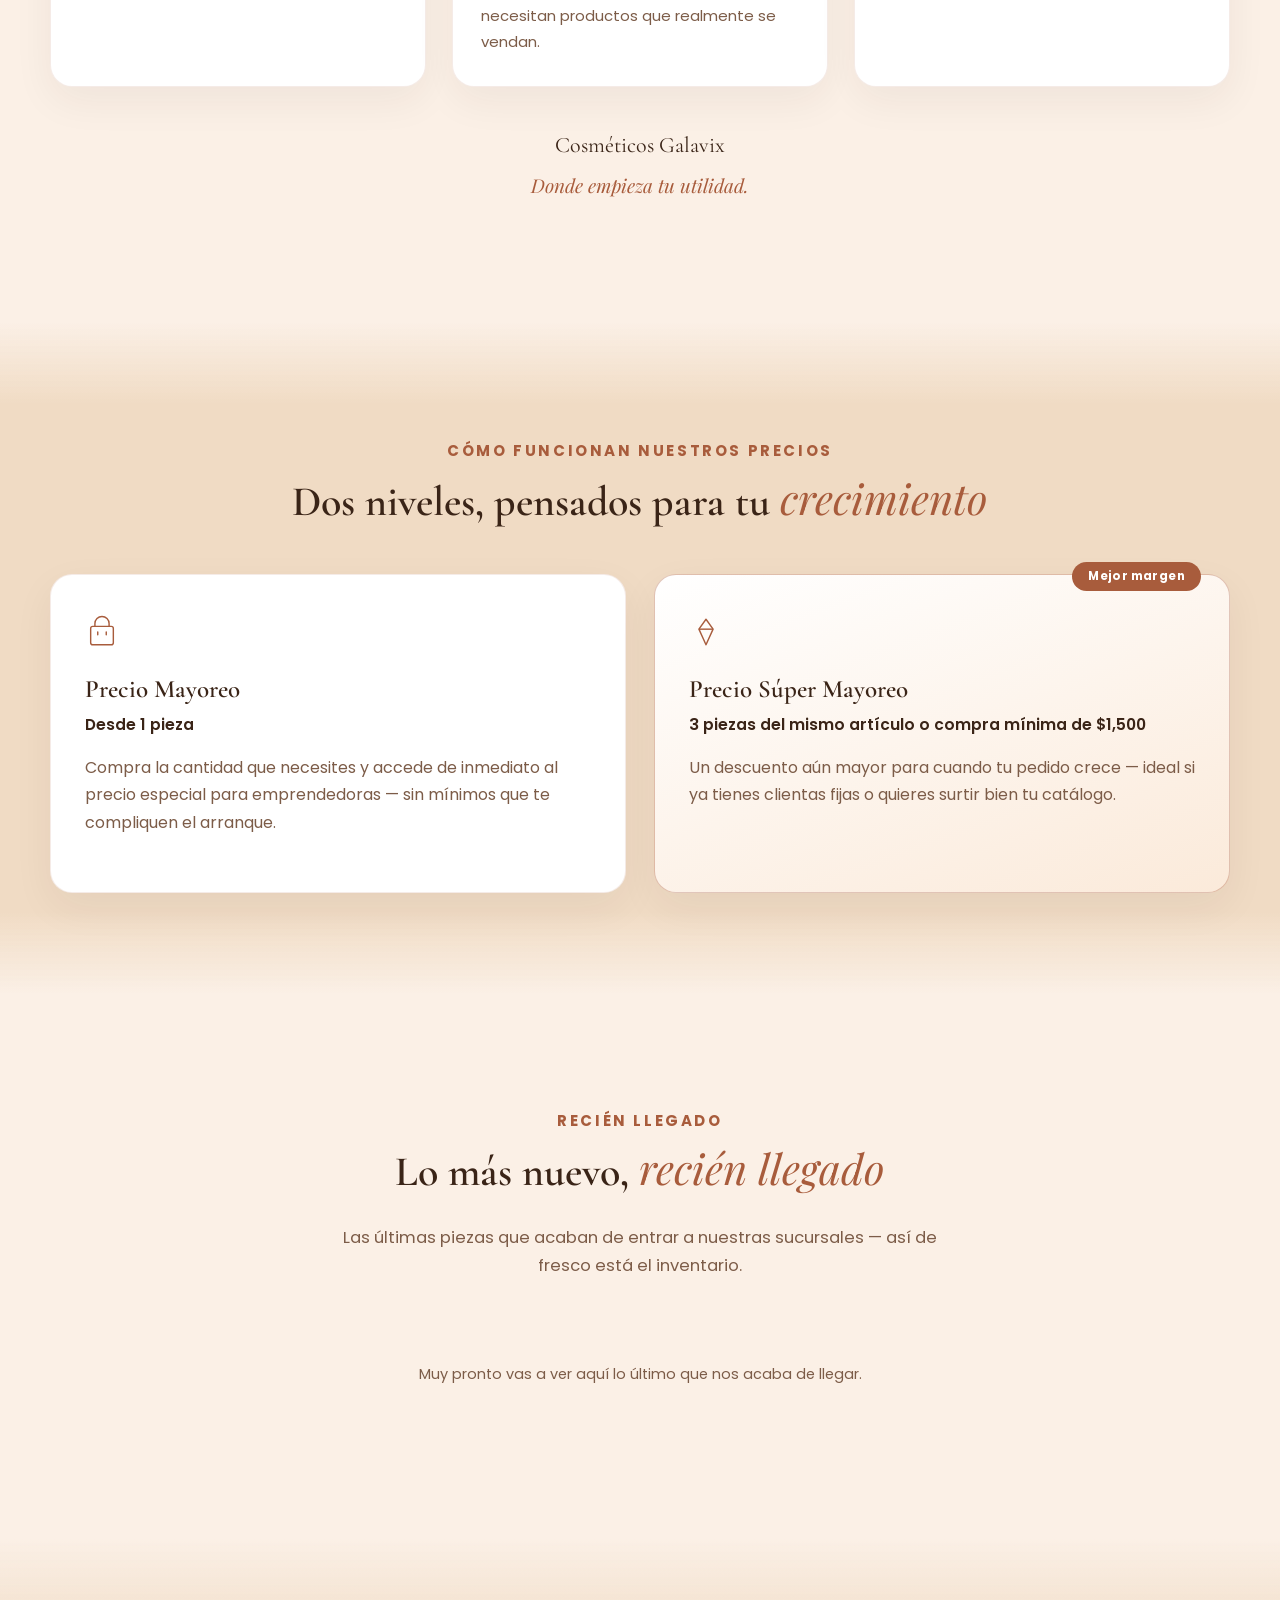
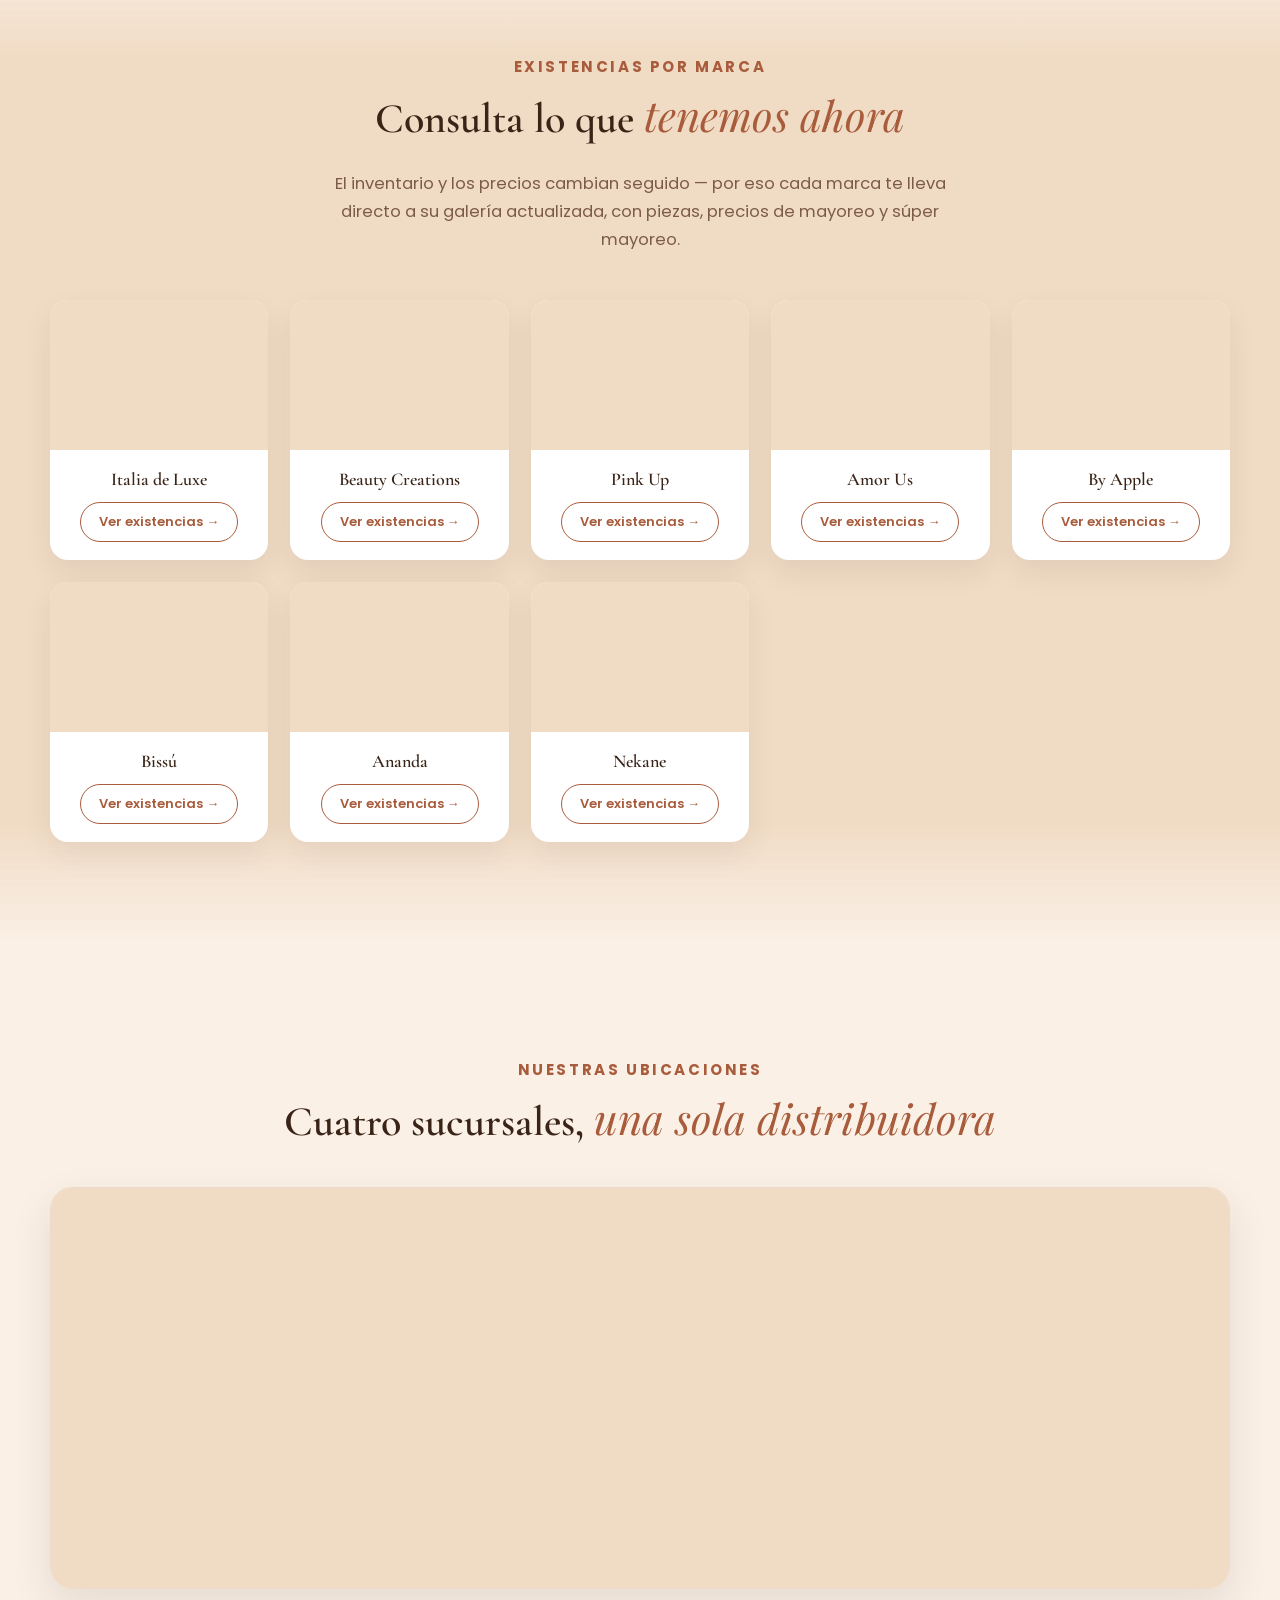
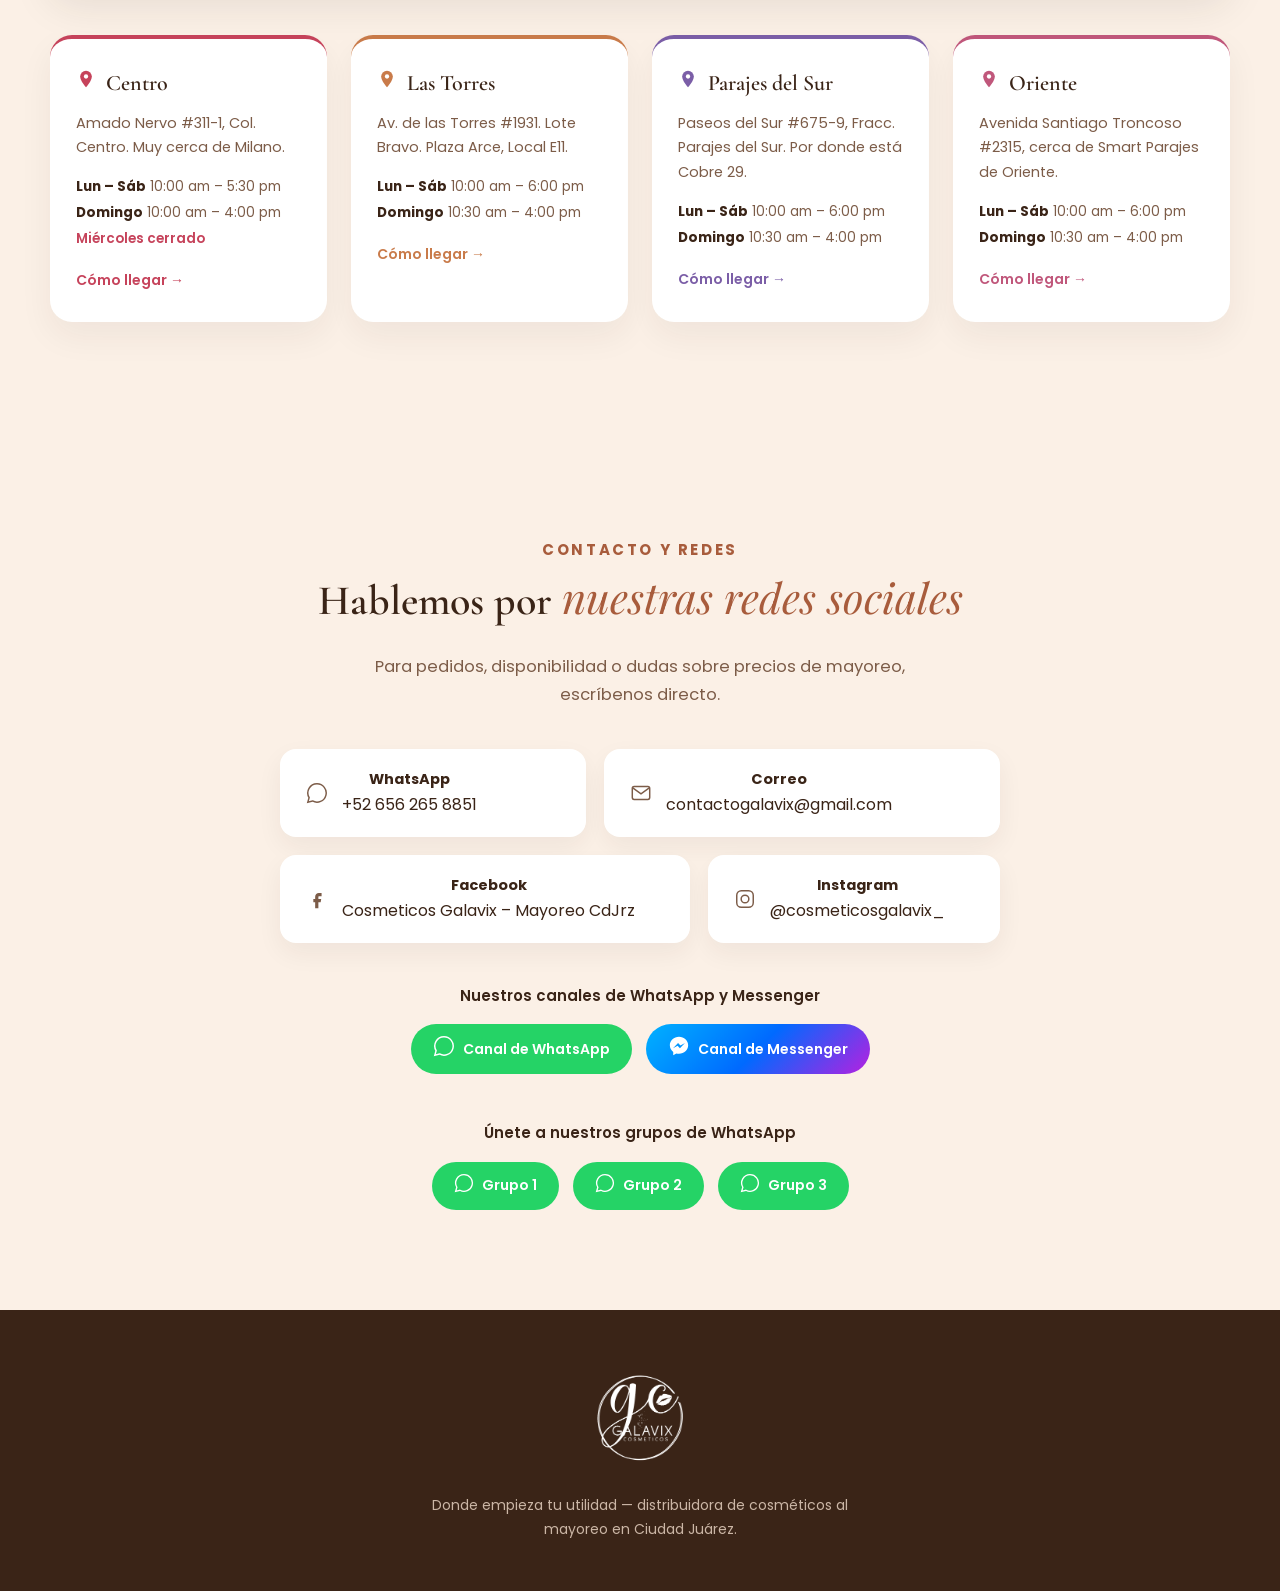
==== commit eb6f7938: "s" ====
--- a/index.html
+++ b/index.html
@@ -259,7 +259,7 @@
 
 <footer class="footer">
   <div class="footer-inner">
-    <img class="footer-logo-img" src="Circulo1.png" alt="Galavix">
+    <img class="footer-logo-img" src="Circulo1-blanco.png" alt="Galavix">
     <p data-i18n="footer_text">Donde empieza tu utilidad.</p>
   </div>
 </footer>
--- a/styles.css
+++ b/styles.css
@@ -509,7 +509,7 @@
 
 /* ---------------- FOOTER ---------------- */
 .footer { background: var(--ink); color: #EEE1D6; padding: 50px 24px; text-align: center; }
-.footer-logo-img { height: 150px; width: auto; margin: 0 auto 14px; display: block; }
+.footer-logo-img { height: 120px; width: auto; margin: 0 auto 14px; display: block; }
 .footer p { color: #CBB6A6; font-size: 14px; max-width: 420px; margin: 0 auto; }
 
 .to-top {
@@ -575,4 +575,4 @@
   .footer-logo { font-size: 20px; }
 
   .to-top { width: 40px; height: 40px; bottom: 18px; right: 18px; font-size: 16px; }
-}+}
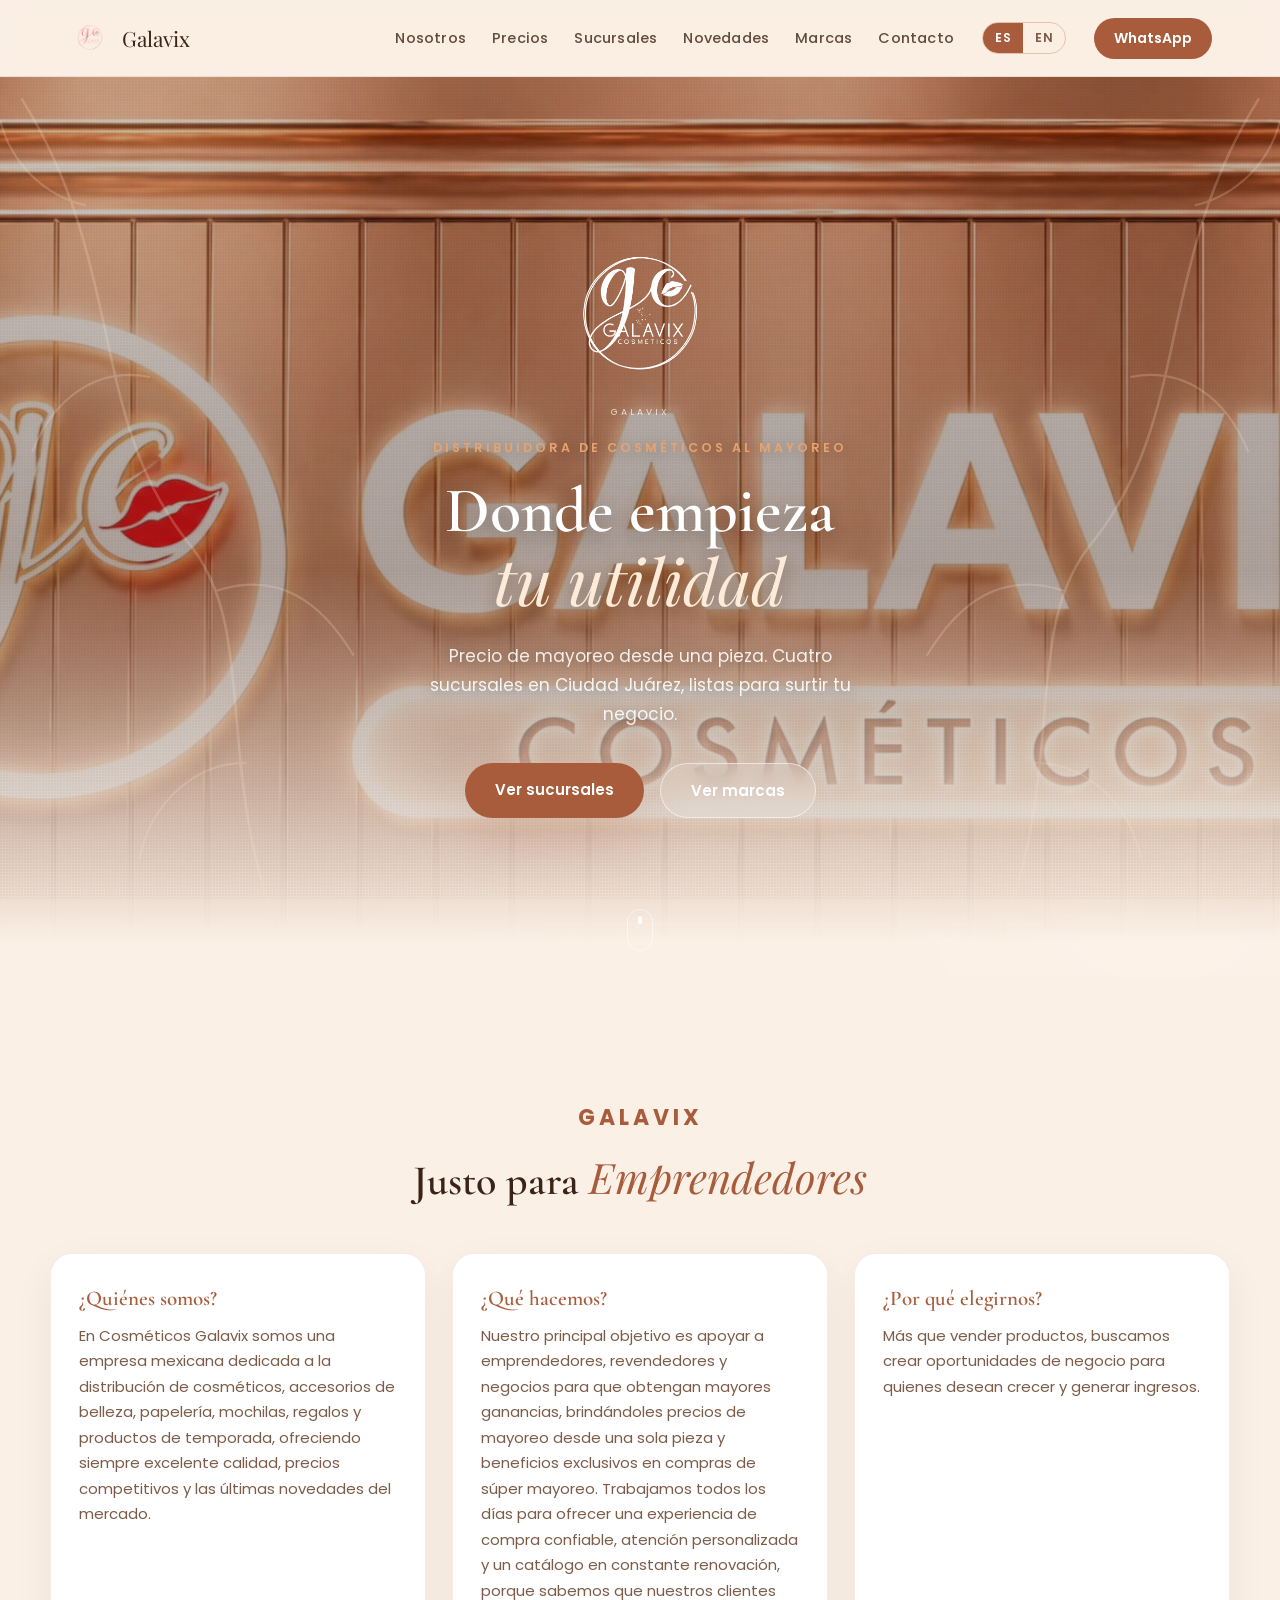
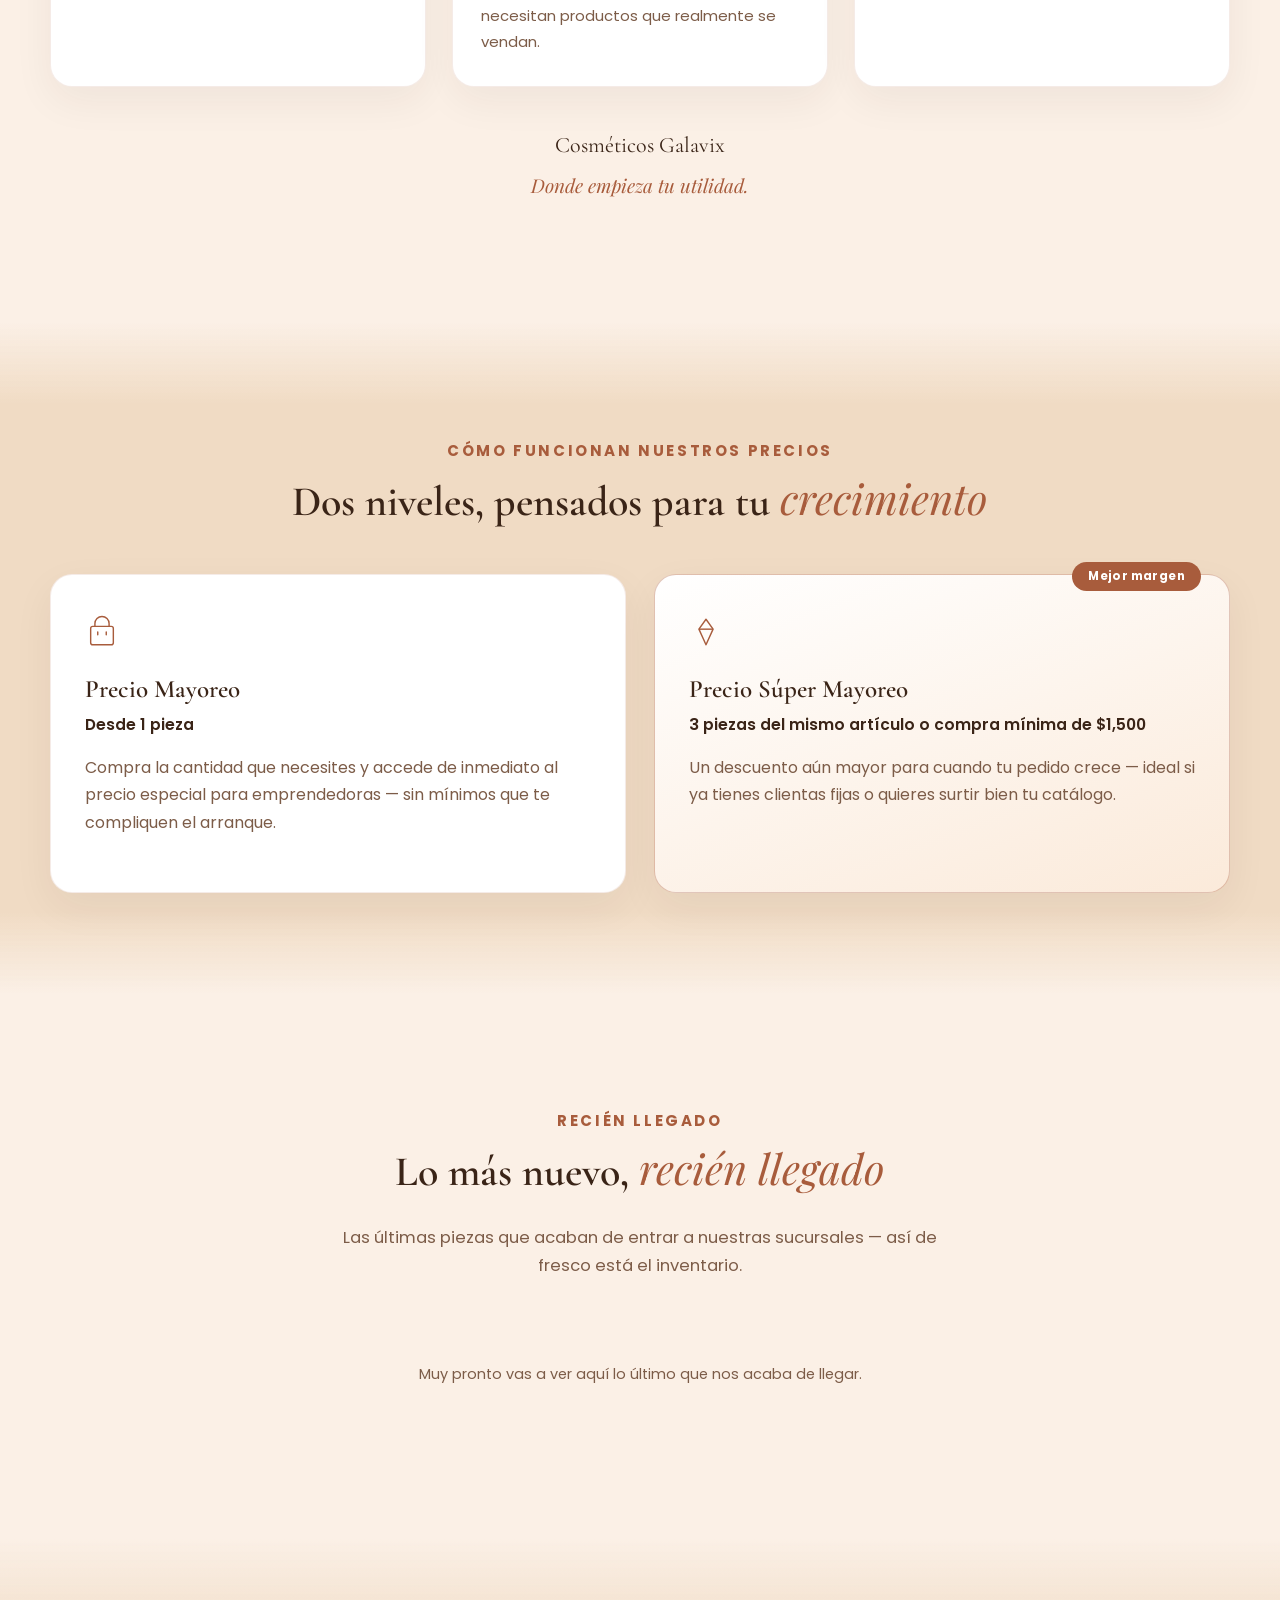
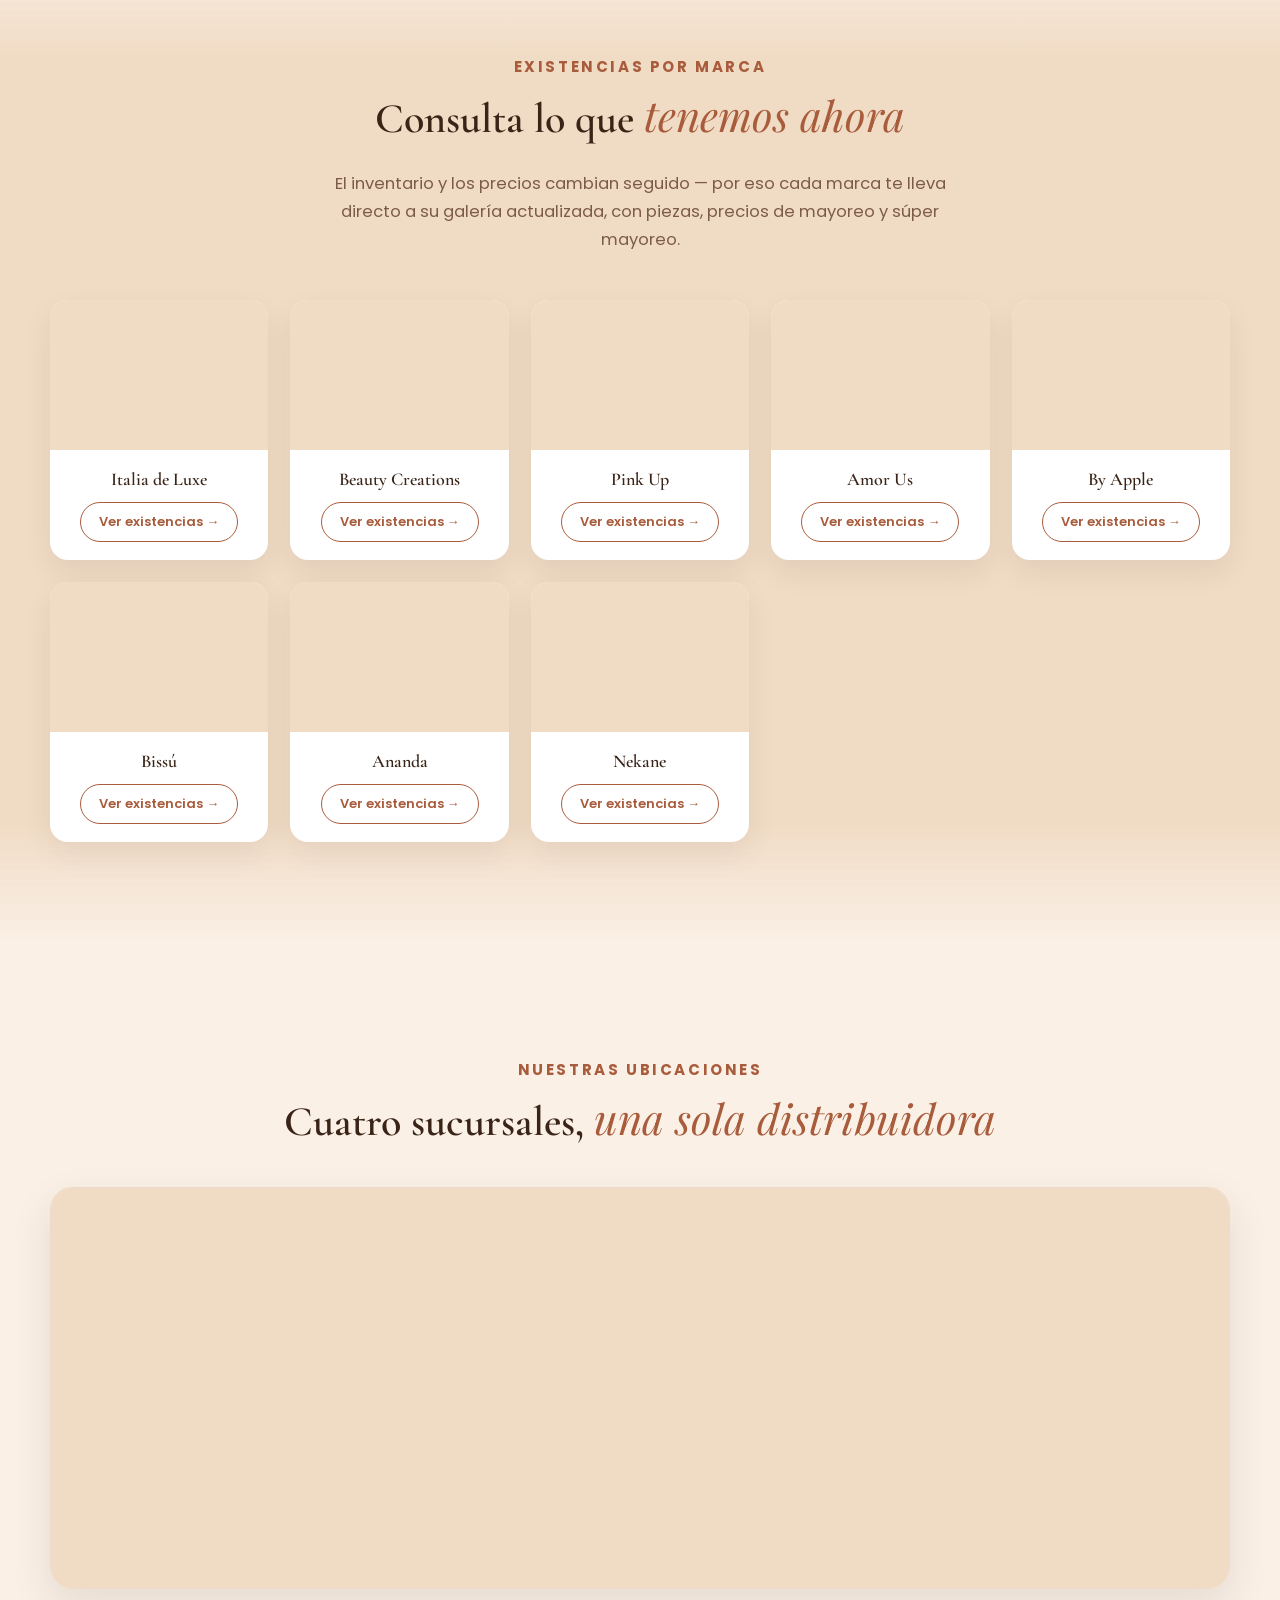
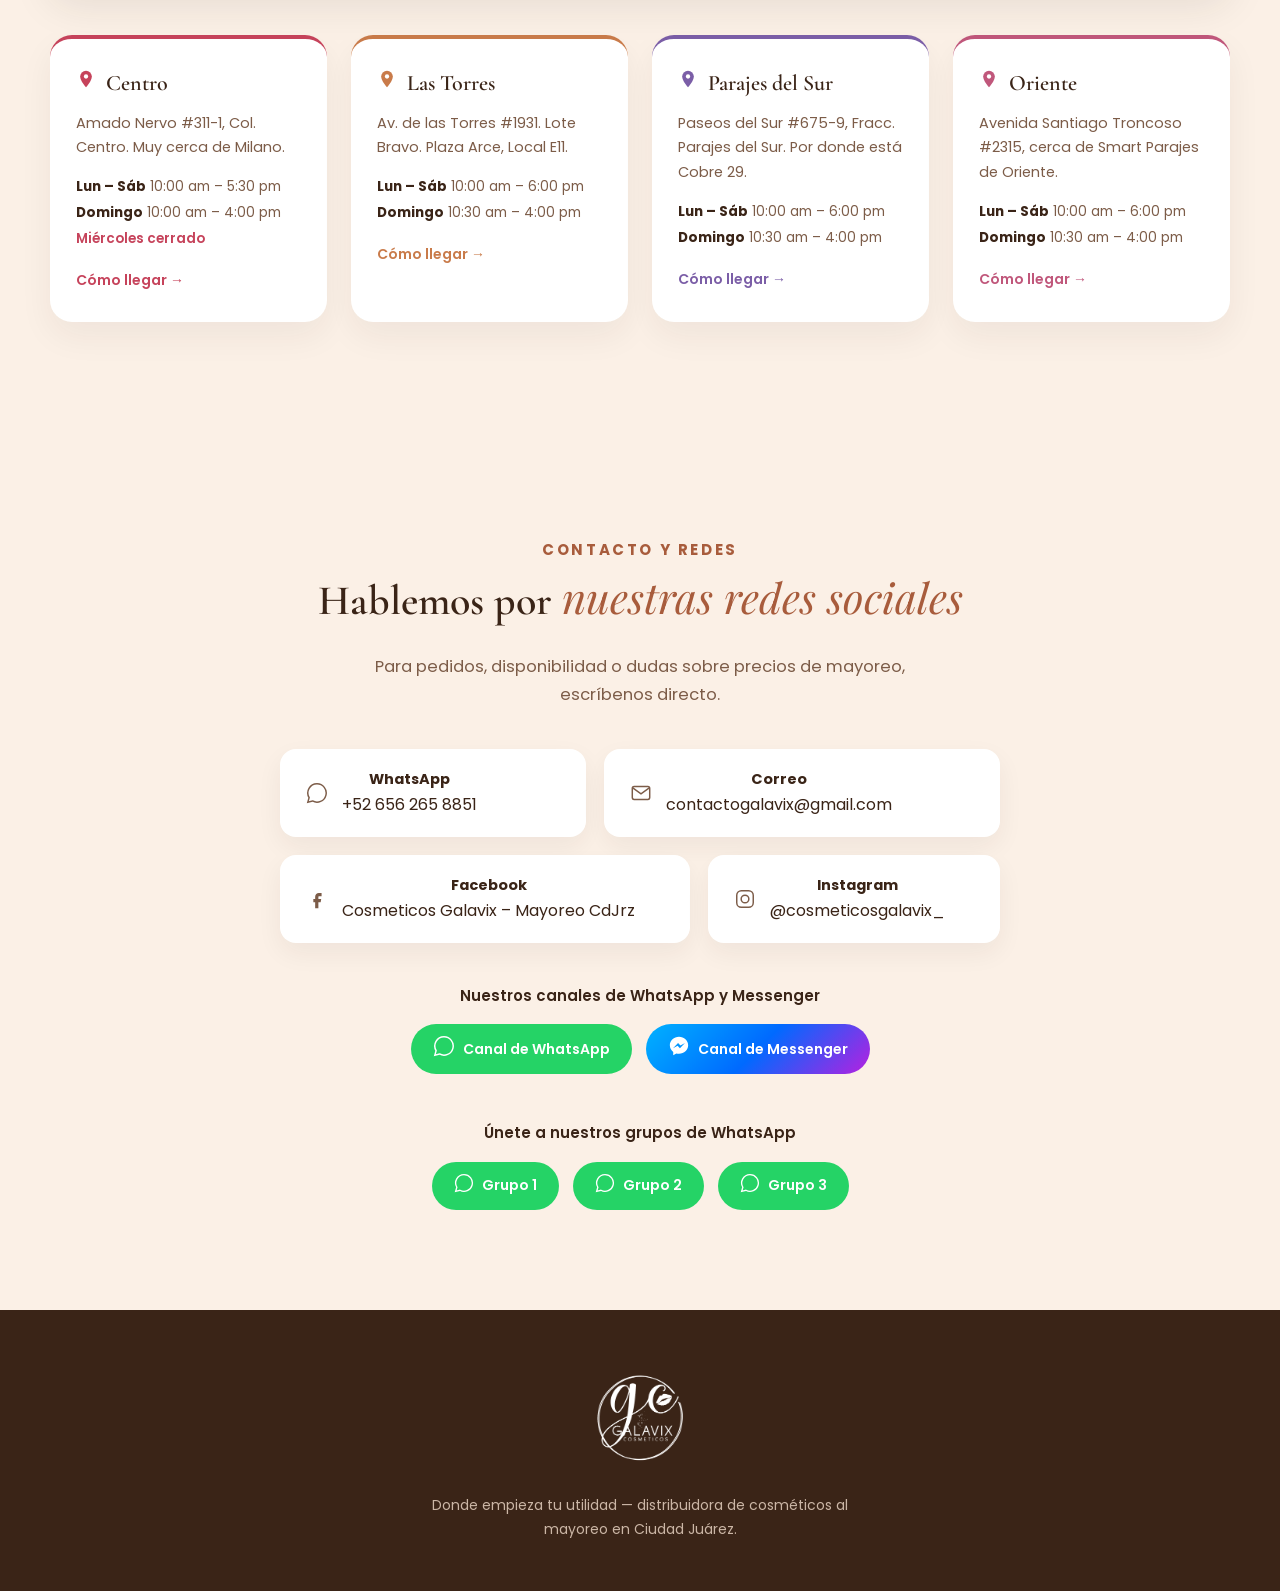
==== commit 4fb6bbae: "siu" ====
--- a/index.html
+++ b/index.html
@@ -287,14 +287,6 @@
   <button id="zoomClose" class="zoom-close" aria-label="Cerrar">✕</button>
 </div>
 
-<div id="fb-root"></div>
-<script>
-  window.fbAsyncInit = function () {
-    FB.init({ xfbml: false, version: 'v19.0' });
-  };
-</script>
-<script async defer crossorigin="anonymous" src="https://connect.facebook.net/es_LA/sdk.js"></script>
-
 <script src="https://unpkg.com/leaflet@1.9.4/dist/leaflet.js"></script>
 <script src="https://cdn.jsdelivr.net/npm/@supabase/supabase-js@2"></script>
 <script src="config.js"></script>
